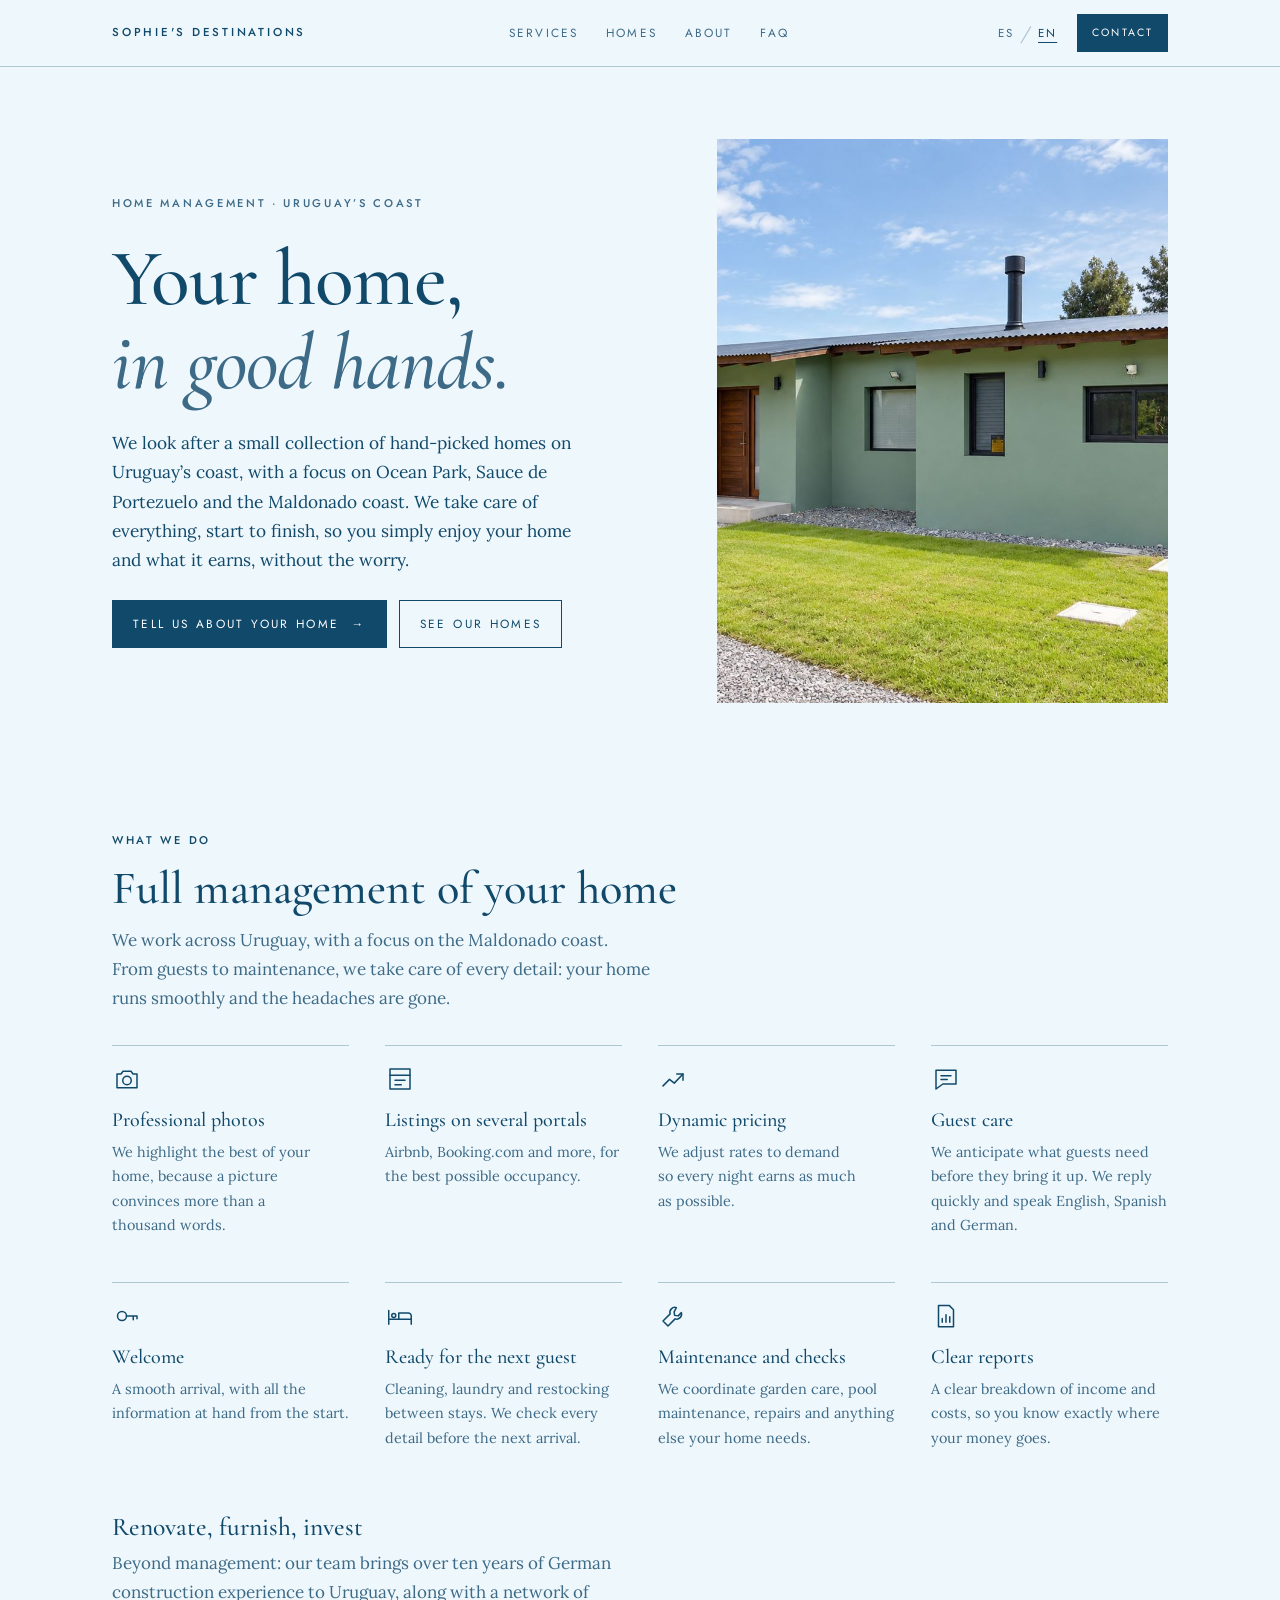
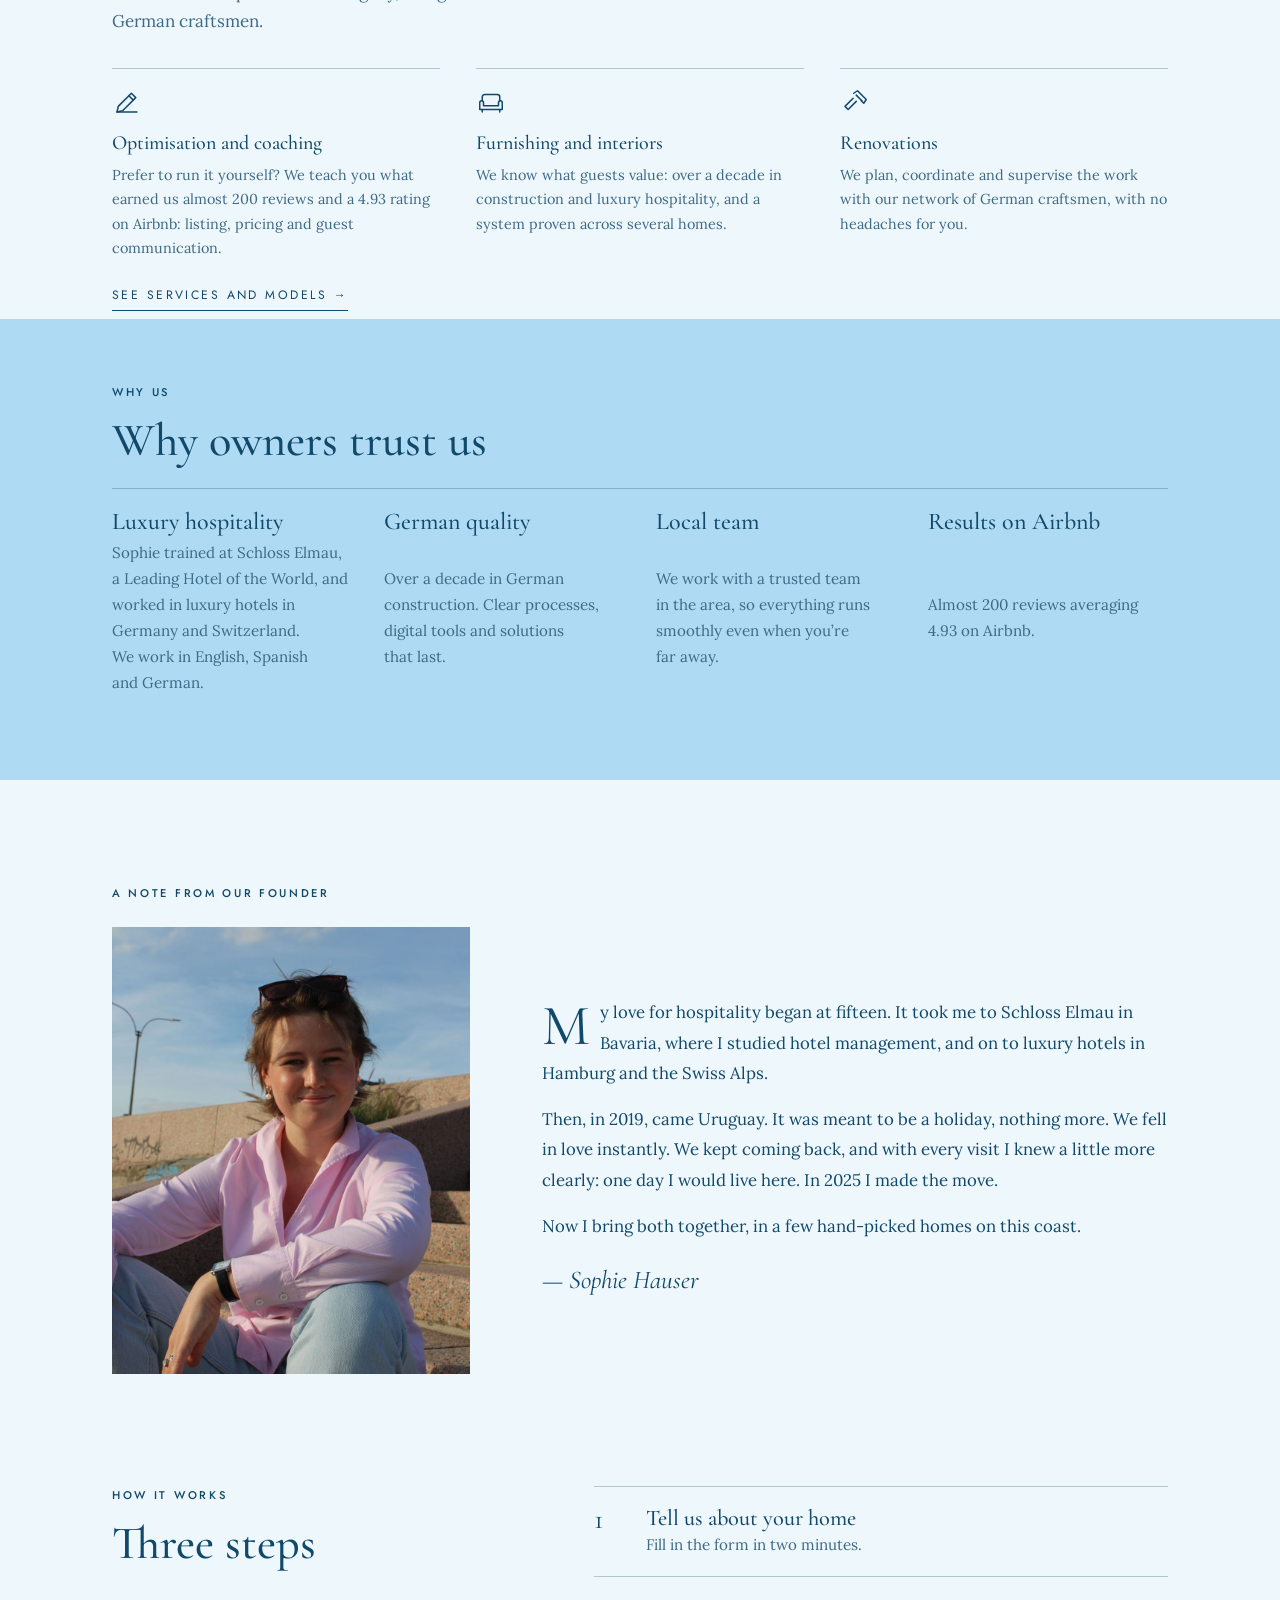
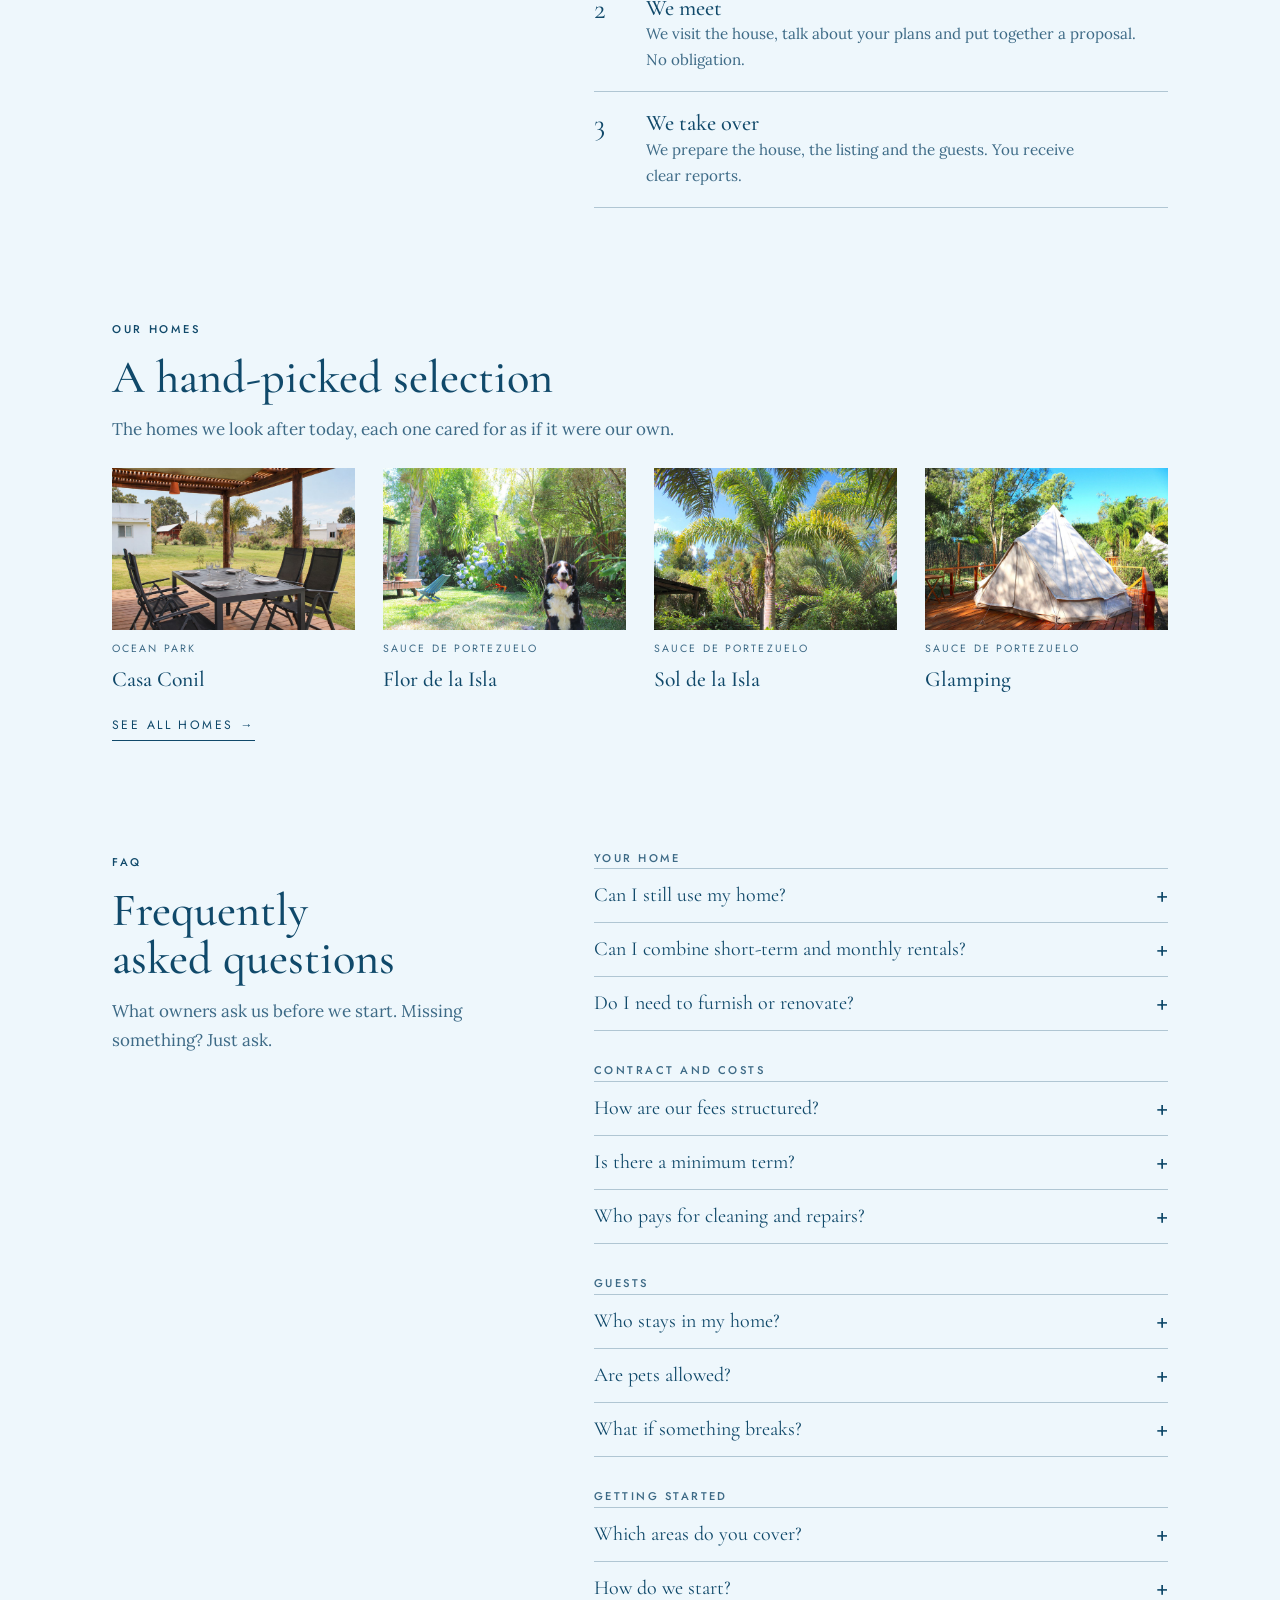
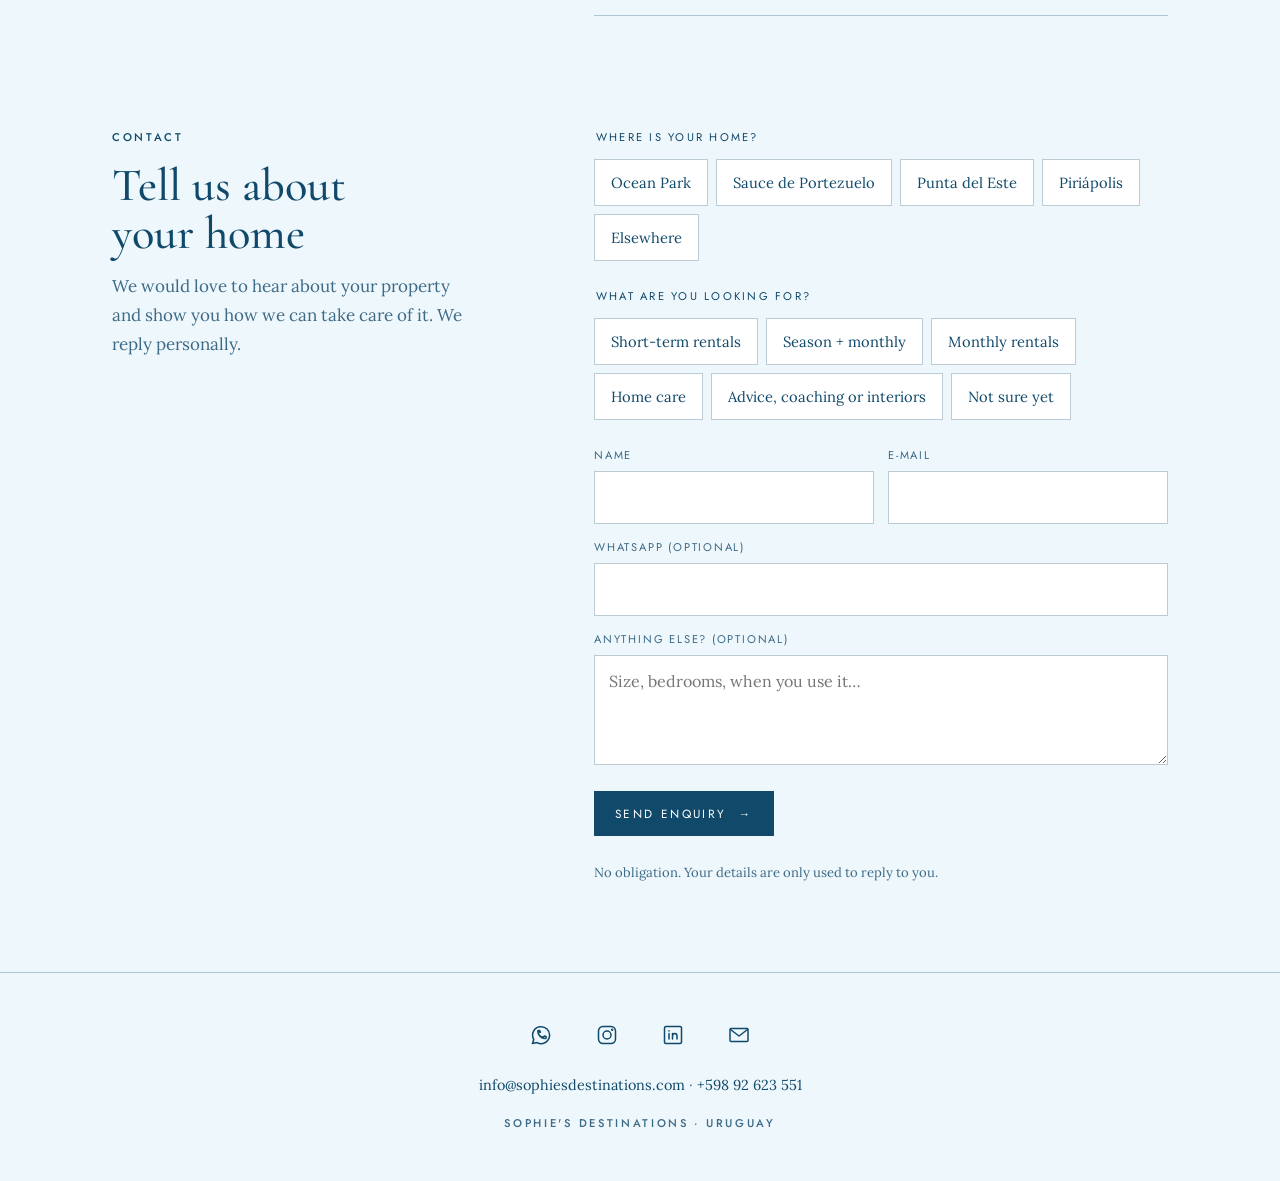
==== index.html @ c4e12b9b "FAQ Mindestlaufzeit Co-Authored-By: Claude Opus 5.5 <noreply@anthropic.com> Claude-Session: https://" ====
<!doctype html>
<html lang="es">
<head>
<meta charset="utf-8">
<meta name="viewport" content="width=device-width, initial-scale=1, viewport-fit=cover">
<title>Sophie's Destinations</title>
<meta name="description" content="Gestión de casas en la costa uruguaya: alquiler por temporada, alquiler mensual y cuidado de la casa. Ocean Park, Sauce de Portezuelo y Maldonado.">
<meta property="og:title" content="Sophie's Destinations">
<meta property="og:description" content="Gestión de casas en la costa uruguaya: alquiler por temporada, alquiler mensual y cuidado de la casa. Ocean Park, Sauce de Portezuelo y Maldonado.">
<meta property="og:image" content="https://sophiesdestinations.com/img/conil-1.jpg">
<meta property="og:type" content="website">
<link rel="preconnect" href="https://fonts.googleapis.com">
<link rel="preconnect" href="https://fonts.gstatic.com" crossorigin>
<link rel="stylesheet" href="https://fonts.googleapis.com/css2?family=Cormorant+Garamond:ital,wght@0,400;0,500;0,600;1,400;1,500&family=Lora:ital,wght@0,400;0,500;1,400&family=Jost:wght@400;500&display=swap">
<link rel="stylesheet" href="styles.css">
</head>
<body>
<header class="site-head">
  <div class="col">
    <a class="brand" href="index.html">Sophie's Destinations</a>
    <nav class="nav" aria-label="Principal"><a href="servicios.html"><span data-l="es">Servicios</span><span data-l="en">Services</span></a><a href="casas.html"><span data-l="es">Casas</span><span data-l="en">Homes</span></a><a href="index.html#nosotros"><span data-l="es">Nosotros</span><span data-l="en">About</span></a><a href="index.html#faq"><span data-l="es">FAQ</span><span data-l="en">FAQ</span></a></nav>
    <div class="head-right">
      <div class="lang" role="group" aria-label="Idioma / Language"><button type="button" id="b-es" aria-pressed="true">ES</button><span>/</span><button type="button" id="b-en" aria-pressed="false">EN</button></div>
      <a class="btn small" href="index.html#contacto"><span data-l="es">Contacto</span><span data-l="en">Contact</span></a>
    </div>
  </div>
  <div class="col mobile-nav"><a href="servicios.html"><span data-l="es">Servicios</span><span data-l="en">Services</span></a><a href="casas.html"><span data-l="es">Casas</span><span data-l="en">Homes</span></a><a href="index.html#nosotros"><span data-l="es">Nosotros</span><span data-l="en">About</span></a><a href="index.html#faq"><span data-l="es">FAQ</span><span data-l="en">FAQ</span></a><a href="index.html#contacto"><span data-l="es">Contacto</span><span data-l="en">Contact</span></a></div>
</header>
<main>
<div class="col">
  <section class="hero">
    <div class="hero-img"><img src="img/conil-1.jpg" alt="Casa Conil, Ocean Park"></div>
    <div style="display:grid;gap:24px">
      <span class="label soft"><span data-l="es">Gestión de casas · Costa uruguaya</span><span data-l="en">Home management · Uruguay’s coast</span></span>
      <h1><span data-l="es">Tu casa, <em>en buenas manos.</em></span><span data-l="en">Your home, <em>in good hands.</em></span></h1>
      <p class="lead"><span data-l="es">Cuidamos una pequeña colección de casas elegidas a mano en la costa uruguaya, con foco en Ocean Park, Sauce de Portezuelo y la costa de Maldonado. Nos ocupamos de todo, de principio a fin, para que vos solo disfrutes tu casa y lo que te deja, sin preocupaciones.</span><span data-l="en">We look after a small collection of hand-picked homes on Uruguay’s coast, with a focus on Ocean Park, Sauce de Portezuelo and the Maldonado coast. We take care of everything, start to finish, so you simply enjoy your home and what it earns, without the worry.</span></p>
      <div class="ctas"><a class="btn" href="#contacto"><span data-l="es">Contanos sobre tu casa</span><span data-l="en">Tell us about your home</span> <span aria-hidden="true">→</span></a><a class="btn ghost" href="casas.html"><span data-l="es">Ver nuestras casas</span><span data-l="en">See our homes</span></a></div>
    </div>
  </section>

  <section class="sec">
    <div class="sec-head">
      <span class="label"><span data-l="es">Qué hacemos</span><span data-l="en">What we do</span></span>
      <h2><span data-l="es">Gestión integral de tu casa</span><span data-l="en">Full management of your home</span></h2>
      <p><span data-l="es">Trabajamos en todo Uruguay, con foco en la costa de Maldonado.<br>De los huéspedes al mantenimiento, nos ocupamos de cada detalle: tu casa funciona sola y vos te olvidás de los dolores de cabeza.</span><span data-l="en">We work across Uruguay, with a focus on the Maldonado coast.<br>From guests to maintenance, we take care of every detail: your home runs smoothly and the headaches are gone.</span></p>
    </div>
    <div class="tiles"><div class="tile"><svg viewBox="0 0 24 24" aria-hidden="true"><path d="M4 8h3.2l1.6-2.2h6.4L16.8 8H20v11H4z"/><circle cx="12" cy="13.2" r="3.4"/></svg><h3><span data-l="es">Fotos profesionales</span><span data-l="en">Professional photos</span></h3><p><span data-l="es">Destacamos lo mejor de tu casa, porque una imagen convence más que mil palabras.</span><span data-l="en">We highlight the best of your home, because a picture convinces more than a thousand words.</span></p></div><div class="tile"><svg viewBox="0 0 24 24" aria-hidden="true"><rect x="4" y="4" width="16" height="16"/><path d="M4 9h16M8 13h8M8 16.5h5"/></svg><h3><span data-l="es">Anuncios en varios portales</span><span data-l="en">Listings on several portals</span></h3><p><span data-l="es">Airbnb, Booking.com y más, para lograr la mejor ocupación.</span><span data-l="en">Airbnb, Booking.com and more, for the best possible occupancy.</span></p></div><div class="tile"><svg viewBox="0 0 24 24" aria-hidden="true"><path d="M4 17.5l5.2-5.2 3.8 3 7-7.3"/><path d="M15 8h5v5"/></svg><h3><span data-l="es">Precios dinámicos</span><span data-l="en">Dynamic pricing</span></h3><p><span data-l="es">Ajustamos las tarifas a la demanda para que cada noche rinda al máximo.</span><span data-l="en">We adjust rates to demand so every night earns as much as possible.</span></p></div><div class="tile"><svg viewBox="0 0 24 24" aria-hidden="true"><path d="M4 5h16v11H9.5L4 20z"/><path d="M8 9.3h8M8 12.3h5"/></svg><h3><span data-l="es">Atención al huésped</span><span data-l="en">Guest care</span></h3><p><span data-l="es">Nos anticipamos a lo que el huésped necesita antes de que lo pida. Respondemos rápido, en español, inglés y alemán.</span><span data-l="en">We anticipate what guests need before they bring it up. We reply quickly and speak English, Spanish and German.</span></p></div><div class="tile"><svg viewBox="0 0 24 24" aria-hidden="true"><circle cx="8" cy="12" r="3.6"/><path d="M11.6 12H20M17 12v3M20 12v2.2"/></svg><h3><span data-l="es">Bienvenida</span><span data-l="en">Welcome</span></h3><p><span data-l="es">Una llegada fluida, con toda la información a mano desde el primer momento.</span><span data-l="en">A smooth arrival, with all the information at hand from the start.</span></p></div><div class="tile"><svg viewBox="0 0 24 24" aria-hidden="true"><path d="M3 18.5V7.5M3 14.5h18v4M21 14.5V12a2.5 2.5 0 0 0-2.5-2.5H11v5"/><circle cx="7" cy="11.5" r="1.6"/></svg><h3><span data-l="es">Lista para el próximo huésped</span><span data-l="en">Ready for the next guest</span></h3><p><span data-l="es">Limpieza, lavandería y reposición entre estadías. Revisamos cada detalle antes de la próxima llegada.</span><span data-l="en">Cleaning, laundry and restocking between stays. We check every detail before the next arrival.</span></p></div><div class="tile"><svg viewBox="0 0 24 24" aria-hidden="true"><path d="M14.7 5.3a4 4 0 0 0-5 5L4 16l4 4 5.7-5.7a4 4 0 0 0 5-5l-2.6 2.6-2.8-.4-.4-2.8z"/></svg><h3><span data-l="es">Mantenimiento y controles</span><span data-l="en">Maintenance and checks</span></h3><p><span data-l="es">Coordinamos el jardín, la piscina, las reparaciones y todo lo que tu casa necesite.</span><span data-l="en">We coordinate garden care, pool maintenance, repairs and anything else your home needs.</span></p></div><div class="tile"><svg viewBox="0 0 24 24" aria-hidden="true"><path d="M6 3.5h8.5L18 7v13.5H6z"/><path d="M9 17v-3M12 17v-6M15 17v-4.5"/></svg><h3><span data-l="es">Informes claros</span><span data-l="en">Clear reports</span></h3><p><span data-l="es">Un desglose claro de ingresos y gastos, para que sepas exactamente adónde va tu dinero.</span><span data-l="en">A clear breakdown of income and costs, so you know exactly where your money goes.</span></p></div></div>
    <div class="sub-head">
      <h3><span data-l="es">Renovar, equipar, invertir</span><span data-l="en">Renovate, furnish, invest</span></h3>
      <p><span data-l="es">Más allá de la gestión: nuestro equipo trae más de diez años de experiencia en la construcción alemana a Uruguay, junto con una red de artesanos alemanes.</span><span data-l="en">Beyond management: our team brings over ten years of German construction experience to Uruguay, along with a network of German craftsmen.</span></p>
    </div>
    <div class="tiles tiles-5"><div class="tile"><svg viewBox="0 0 24 24" aria-hidden="true"><path d="M4 20l1-4.5L15.5 5l3.5 3.5L8.5 19z"/><path d="M13.5 7l3.5 3.5M4 20h16"/></svg><h3><span data-l="es">Optimización y coaching</span><span data-l="en">Optimisation and coaching</span></h3><p><span data-l="es">¿Preferís gestionar vos? Te enseñamos lo que nos dio casi 200 reseñas y un 4,93 en Airbnb: anuncio, precios y comunicación con los huéspedes.</span><span data-l="en">Prefer to run it yourself? We teach you what earned us almost 200 reviews and a 4.93 rating on Airbnb: listing, pricing and guest communication.</span></p></div><div class="tile"><svg viewBox="0 0 24 24" aria-hidden="true"><path d="M5 11V8a2 2 0 0 1 2-2h10a2 2 0 0 1 2 2v3"/><path d="M3 12.5a1.5 1.5 0 0 1 3 0V15h12v-2.5a1.5 1.5 0 0 1 3 0V18H3z"/><path d="M5 18v2M19 18v2"/></svg><h3><span data-l="es">Equipamiento e interiorismo</span><span data-l="en">Furnishing and interiors</span></h3><p><span data-l="es">Sabemos qué valoran los huéspedes: más de una década en la construcción y en la hotelería de lujo, y un sistema probado en varias casas.</span><span data-l="en">We know what guests value: over a decade in construction and luxury hospitality, and a system proven across several homes.</span></p></div><div class="tile"><svg viewBox="0 0 24 24" aria-hidden="true"><path d="M13 6.5l4.5 4.5M10.5 9L4 15.5 6.5 18 13 11.5"/><path d="M11 5l3-2 7 7-2 3-2-2"/></svg><h3><span data-l="es">Renovaciones</span><span data-l="en">Renovations</span></h3><p><span data-l="es">Planificamos, coordinamos y supervisamos la obra con nuestra red de artesanos alemanes, sin dolores de cabeza para vos.</span><span data-l="en">We plan, coordinate and supervise the work with our network of German craftsmen, with no headaches for you.</span></p></div></div>
    <a class="more" href="servicios.html"><span data-l="es">Ver servicios y modelos →</span><span data-l="en">See services and models →</span></a>
  </section>
</div>

<div class="band">
  <div class="col">
    <section class="sec">
      <div class="sec-head">
        <span class="label"><span data-l="es">Por qué nosotros</span><span data-l="en">Why us</span></span>
        <h2><span data-l="es">Por qué confiar en nosotros</span><span data-l="en">Why owners trust us</span></h2>
      </div>
      <div class="pillars pillars-4">
        <div class="pillar"><h3><span data-l="es">Hotelería de lujo</span><span data-l="en">Luxury hospitality</span></h3><p><span data-l="es">Sophie se formó en Schloss Elmau, un Leading Hotel of the World, y trabajó en hoteles de lujo en Alemania y Suiza. Atendemos en español, inglés y alemán.</span><span data-l="en">Sophie trained at Schloss Elmau, a Leading Hotel of the World, and worked in luxury hotels in Germany and Switzerland. We work in English, Spanish and German.</span></p></div>
        <div class="pillar"><h3><span data-l="es">Calidad alemana</span><span data-l="en">German quality</span></h3><p><span data-l="es">Más de una década en la construcción alemana. Procesos claros, herramientas digitales y soluciones que duran.</span><span data-l="en">Over a decade in German construction. Clear processes, digital tools and solutions that last.</span></p></div>
        <div class="pillar"><h3><span data-l="es">Equipo local</span><span data-l="en">Local team</span></h3><p><span data-l="es">Trabajamos con un equipo de confianza en la zona, para que todo funcione aunque vos estés lejos.</span><span data-l="en">We work with a trusted team in the area, so everything runs smoothly even when you’re far away.</span></p></div>
        <div class="pillar"><h3><span data-l="es">Resultados en Airbnb</span><span data-l="en">Results on Airbnb</span></h3><p><span data-l="es">Casi 200 reseñas con un promedio de 4,93 en Airbnb.</span><span data-l="en">Almost 200 reviews averaging 4.93 on Airbnb.</span></p></div>
      </div>
    </section>
  </div>
</div>

<div class="col">
  <section class="sec" id="nosotros">
    <div class="sec-head"><span class="label"><span data-l="es">Una nota de la fundadora</span><span data-l="en">A note from our founder</span></span></div>
    <div class="note">
      <img src="img/sophie.jpg" alt="Sophie Hauser">
      <div>
        <div class="letter" data-l="es">
          <p>Mi amor por la hotelería empezó a los quince años. Me llevó a Schloss Elmau, en Baviera, donde estudié hotelería, y después a hoteles de lujo en Hamburgo y en los Alpes suizos.</p>
          <p>Y en 2019 llegó Uruguay. Iban a ser unas vacaciones, nada más. Nos enamoramos al instante. Volvimos una y otra vez, y con cada viaje lo tenía más claro: un día iba a vivir acá. En 2025 di el paso.</p>
          <p>Hoy uno las dos cosas, en unas pocas casas elegidas en esta costa.</p>
          <p class="sign">— Sophie Hauser</p>
        </div>
        <div class="letter" data-l="en">
          <p>My love for hospitality began at fifteen. It took me to Schloss Elmau in Bavaria, where I studied hotel management, and on to luxury hotels in Hamburg and the Swiss Alps.</p>
          <p>Then, in 2019, came Uruguay. It was meant to be a holiday, nothing more. We fell in love instantly. We kept coming back, and with every visit I knew a little more clearly: one day I would live here. In 2025 I made the move.</p>
          <p>Now I bring both together, in a few hand-picked homes on this coast.</p>
          <p class="sign">— Sophie Hauser</p>
        </div>
      </div>
    </div>
  </section>

  <section class="sec split">
    <div class="sec-head">
      <span class="label"><span data-l="es">Cómo funciona</span><span data-l="en">How it works</span></span>
      <h2><span data-l="es">Tres pasos</span><span data-l="en">Three steps</span></h2>
    </div>
    <ol class="steps">
      <li><span class="n">1</span><div><b><span data-l="es">Contanos sobre tu casa</span><span data-l="en">Tell us about your home</span></b><p><span data-l="es">Completás el formulario en dos minutos.</span><span data-l="en">Fill in the form in two minutes.</span></p></div></li>
      <li><span class="n">2</span><div><b><span data-l="es">Nos conocemos</span><span data-l="en">We meet</span></b><p><span data-l="es">Visitamos la casa, hablamos de tus ideas y te armamos una propuesta. Sin compromiso.</span><span data-l="en">We visit the house, talk about your plans and put together a proposal. No obligation.</span></p></div></li>
      <li><span class="n">3</span><div><b><span data-l="es">Nos ocupamos</span><span data-l="en">We take over</span></b><p><span data-l="es">Preparamos la casa, el anuncio y los huéspedes. Vos recibís informes claros.</span><span data-l="en">We prepare the house, the listing and the guests. You receive clear reports.</span></p></div></li>
    </ol>
  </section>

  <section class="sec">
    <div class="sec-head">
      <span class="label"><span data-l="es">Nuestras casas</span><span data-l="en">Our homes</span></span>
      <h2><span data-l="es">Una selección elegida a mano</span><span data-l="en">A hand-picked selection</span></h2>
      <p><span data-l="es">Las casas que cuidamos hoy, cada una como si fuera nuestra.</span><span data-l="en">The homes we look after today, each one cared for as if it were our own.</span></p>
    </div>
    <div class="teaser">
      <a href="casas.html#casa-conil"><img src="img/conil-3.jpg" alt="" loading="lazy"><span class="meta">Ocean Park</span><h3>Casa Conil</h3></a>
      <a href="casas.html#flor"><img src="img/flor-1.jpg" alt="" loading="lazy"><span class="meta">Sauce de Portezuelo</span><h3>Flor de la Isla</h3></a>
      <a href="casas.html#sol"><img src="img/sol-1.jpg" alt="" loading="lazy"><span class="meta">Sauce de Portezuelo</span><h3>Sol de la Isla</h3></a>
      <a href="casas.html#glamping"><img src="img/glamping-1.jpg" alt="" loading="lazy"><span class="meta">Sauce de Portezuelo</span><h3>Glamping</h3></a>
    </div>
    <a class="more" href="casas.html"><span data-l="es">Ver todas las casas →</span><span data-l="en">See all homes →</span></a>
  </section>

<section class="sec split faq" id="faq">
    <div class="sec-head">
      <span class="label">FAQ</span>
      <h2><span data-l="es">Preguntas frecuentes</span><span data-l="en">Frequently asked questions</span></h2>
      <p><span data-l="es">Lo que los propietarios nos preguntan antes de empezar. ¿Falta algo? Escribinos.</span><span data-l="en">What owners ask us before we start. Missing something? Just ask.</span></p>
    </div>
    <div class="faq-groups"><div class="faq-group"><h3><span data-l="es">Tu casa</span><span data-l="en">Your home</span></h3><details><summary><span data-l="es">¿Puedo seguir usando mi casa?</span><span data-l="en">Can I still use my home?</span></summary><p><span data-l="es">Sí, siempre en coordinación con nosotros. Nos avisás tus fechas con anticipación, las bloqueamos en el calendario y te preparamos la casa. Las reservas de huéspedes ya confirmadas se respetan.</span><span data-l="en">Yes, always in coordination with us. Tell us your dates in advance, we block them in the calendar and get the house ready for you. Guest bookings that are already confirmed are honoured.</span></p></details><details><summary><span data-l="es">¿Puedo combinar alquiler por temporada y mensual?</span><span data-l="en">Can I combine short-term and monthly rentals?</span></summary><p><span data-l="es">Sí. Un modelo muy común es alquilar por noche en verano y por meses el resto del año. Armamos el plan según tu casa, tus fechas y tus objetivos.</span><span data-l="en">Yes. A common model is short stays in summer and monthly tenants the rest of the year. We build the plan around your home, your dates and your goals.</span></p></details><details><summary><span data-l="es">¿Tengo que equipar o renovar la casa?</span><span data-l="en">Do I need to furnish or renovate?</span></summary><p><span data-l="es">No necesariamente. En la primera visita te decimos qué conviene mejorar para alquilar bien, desde la ropa de cama hasta pequeños detalles. Vos decidís qué se hace.</span><span data-l="en">Not necessarily. On our first visit we tell you what is worth improving to rent well, from bed linen to small details. You decide what gets done.</span></p></details></div><div class="faq-group"><h3><span data-l="es">Contrato y costos</span><span data-l="en">Contract and costs</span></h3><details><summary><span data-l="es">¿Cómo trabajamos los honorarios?</span><span data-l="en">How are our fees structured?</span></summary><p><span data-l="es">Para alquiler por temporada solemos trabajar con un porcentaje de las reservas; para el resto, con un precio fijo. Como cada propietario busca algo distinto, te preparamos una propuesta a medida.</span><span data-l="en">For short-term rentals we usually work with a percentage of bookings; otherwise, a fixed price. Since every owner is looking for something different, we prepare a tailored proposal for you.</span></p></details><details><summary><span data-l="es">¿Hay un plazo mínimo?</span><span data-l="en">Is there a minimum term?</span></summary><p><span data-l="es">Sin contratos largos. Después de los primeros 3 meses, podés cancelar con 30 días de aviso.</span><span data-l="en">No long contracts. After the first 3 months, you can cancel with 30 days’ notice.</span></p></details><details><summary><span data-l="es">¿Quién paga la limpieza y las reparaciones?</span><span data-l="en">Who pays for cleaning and repairs?</span></summary><p><span data-l="es">El propietario. Nosotros lo organizamos y lo ves detallado en tu informe. Las reparaciones que no son urgentes se hacen solo con tu aprobación.</span><span data-l="en">The owner. We organise it and you see it itemised in your report. Non-urgent repairs only go ahead with your approval.</span></p></details></div><div class="faq-group"><h3><span data-l="es">Huéspedes</span><span data-l="en">Guests</span></h3><details><summary><span data-l="es">¿Quién se queda en mi casa?</span><span data-l="en">Who stays in my home?</span></summary><p><span data-l="es">Revisamos perfiles y reseñas antes de aceptar una reserva y fijamos reglas claras: cantidad de huéspedes, ruido, fiestas y mascotas.</span><span data-l="en">We check profiles and reviews before accepting a booking and set clear house rules: number of guests, noise, parties and pets.</span></p></details><details><summary><span data-l="es">¿Se aceptan mascotas?</span><span data-l="en">Are pets allowed?</span></summary><p><span data-l="es">Vos decidís. Si las aceptás, lo indicamos en el anuncio con sus propias reglas.</span><span data-l="en">You decide. If you allow them, we state it in the listing with its own rules.</span></p></details><details><summary><span data-l="es">¿Qué pasa si se rompe algo?</span><span data-l="en">What if something breaks?</span></summary><p><span data-l="es">Te avisamos, pedimos presupuesto y coordinamos la reparación. Si lo causó un huésped, documentamos el daño y gestionamos el reclamo con la plataforma.</span><span data-l="en">We let you know, get a quote and coordinate the repair. If a guest caused it, we document the damage and handle the claim with the platform.</span></p></details></div><div class="faq-group"><h3><span data-l="es">Para empezar</span><span data-l="en">Getting started</span></h3><details><summary><span data-l="es">¿En qué zonas trabajan?</span><span data-l="en">Which areas do you cover?</span></summary><p><span data-l="es">La costa uruguaya, con foco en Ocean Park, Sauce de Portezuelo y la costa de Maldonado. Si tu casa está en otra zona, escribinos igual.</span><span data-l="en">Uruguay’s coast, with a focus on Ocean Park, Sauce de Portezuelo and the Maldonado coast. If your home is elsewhere, get in touch anyway.</span></p></details><details><summary><span data-l="es">¿Cómo empezamos?</span><span data-l="en">How do we start?</span></summary><p><span data-l="es">Completás el formulario, te contactamos personalmente y coordinamos una visita sin compromiso.</span><span data-l="en">Fill in the form, we get in touch personally and arrange a visit with no obligation.</span></p></details></div></div>
  </section>

  <section class="sec split" id="contacto">
    <div class="sec-head">
      <span class="label"><span data-l="es">Contacto</span><span data-l="en">Contact</span></span>
      <h2><span data-l="es">Contanos sobre tu casa</span><span data-l="en">Tell us about your home</span></h2>
      <p><span data-l="es">Nos encantaría conocer tu propiedad y mostrarte cómo podemos cuidarla. Te respondemos personalmente.</span><span data-l="en">We would love to hear about your property and show you how we can take care of it. We reply personally.</span></p>
    </div>
    <form class="form" action="https://formsubmit.co/sophie@isladelasrosas.com" method="POST">
      <input type="hidden" name="_subject" value="Nueva consulta – Sophie's Destinations">
      <input type="hidden" name="_next" value="https://sophiesdestinations.com/gracias.html">
      <input type="hidden" name="_template" value="table">
      <input type="hidden" name="_captcha" value="false">
      <input type="hidden" name="idioma" id="f-lang" value="es">
      <input type="text" name="_honey" class="hp" tabindex="-1" autocomplete="off" aria-hidden="true">
      <fieldset>
        <legend><span data-l="es">¿Dónde está tu casa?</span><span data-l="en">Where is your home?</span></legend>
        <div class="chips">
          <label class="chip"><input type="radio" name="ubicacion" value="Ocean Park" required><span>Ocean Park</span></label>
          <label class="chip"><input type="radio" name="ubicacion" value="Sauce de Portezuelo"><span>Sauce de Portezuelo</span></label>
          <label class="chip"><input type="radio" name="ubicacion" value="Punta del Este"><span>Punta del Este</span></label>
          <label class="chip"><input type="radio" name="ubicacion" value="Piriápolis"><span>Piriápolis</span></label>
          <label class="chip"><input type="radio" name="ubicacion" value="Otra zona"><span><span data-l="es">Otra zona</span><span data-l="en">Elsewhere</span></span></label>
        </div>
      </fieldset>
      <fieldset>
        <legend><span data-l="es">¿Qué estás buscando?</span><span data-l="en">What are you looking for?</span></legend>
        <div class="chips">
          <label class="chip"><input type="radio" name="servicio" value="Alquiler por temporada" required><span><span data-l="es">Alquiler por temporada</span><span data-l="en">Short-term rentals</span></span></label>
          <label class="chip"><input type="radio" name="servicio" value="Temporada + mensual"><span><span data-l="es">Temporada + mensual</span><span data-l="en">Season + monthly</span></span></label>
          <label class="chip"><input type="radio" name="servicio" value="Alquiler mensual"><span><span data-l="es">Alquiler mensual</span><span data-l="en">Monthly rentals</span></span></label>
          <label class="chip"><input type="radio" name="servicio" value="Cuidado de la casa"><span><span data-l="es">Cuidado de la casa</span><span data-l="en">Home care</span></span></label>
          <label class="chip"><input type="radio" name="servicio" value="Servicio individual"><span><span data-l="es">Asesoría, coaching o interiorismo</span><span data-l="en">Advice, coaching or interiors</span></span></label>
          <label class="chip"><input type="radio" name="servicio" value="Todavía no sé"><span><span data-l="es">Todavía no sé</span><span data-l="en">Not sure yet</span></span></label>
        </div>
      </fieldset>
      <div class="fields">
        <label class="field"><span data-l="es">Nombre</span><span data-l="en">Name</span><input type="text" name="nombre" autocomplete="name" required></label>
        <label class="field">E-mail<input type="email" name="email" autocomplete="email" required></label>
        <label class="field wide"><span data-l="es">WhatsApp (opcional)</span><span data-l="en">WhatsApp (optional)</span><input type="tel" name="whatsapp" autocomplete="tel"></label>
        <label class="field wide"><span data-l="es">Contanos un poco más (opcional)</span><span data-l="en">Anything else? (optional)</span><textarea name="mensaje" data-ph-es="Tamaño, dormitorios, cuándo la usás…" data-ph-en="Size, bedrooms, when you use it…"></textarea></label>
      </div>
      <div class="ctas"><button class="btn" type="submit"><span data-l="es">Enviar consulta</span><span data-l="en">Send enquiry</span> <span aria-hidden="true">→</span></button></div>
      <p class="fine"><span data-l="es">Sin compromiso. Tus datos solo se usan para responderte.</span><span data-l="en">No obligation. Your details are only used to reply to you.</span></p>
    </form>
  </section>
</div>
</main>
<footer>
  <div class="col">
    <div class="icons">
      <a href="https://wa.me/59892623551" target="_blank" rel="noopener" aria-label="WhatsApp"><svg viewBox="0 0 24 24" aria-hidden="true"><path d="M3.5 20.5l1.3-4A8.5 8.5 0 1 1 8 19.6z"/><path d="M9 8.8c.3 2.6 2.4 4.9 5.2 5.4l1.2-1.2 1.8.8-.4 1.8c-4.4.3-8.2-3.4-8-7.8l1.8-.4.8 1.8z"/></svg></a>
      <a href="https://www.instagram.com/sophie.hrs" target="_blank" rel="noopener" aria-label="Instagram"><svg viewBox="0 0 24 24" aria-hidden="true"><rect x="3.5" y="3.5" width="17" height="17" rx="4.5"/><circle cx="12" cy="12" r="4"/><circle cx="17.2" cy="6.8" r=".5"/></svg></a>
      <a href="https://www.linkedin.com/in/sophiehauser/" target="_blank" rel="noopener" aria-label="LinkedIn"><svg viewBox="0 0 24 24" aria-hidden="true"><rect x="3.5" y="3.5" width="17" height="17" rx="1.5"/><path d="M8 10.5V16M8 7.8v.1M11.5 16v-5.5M11.5 13c0-1.6 1-2.6 2.3-2.6s2.2.9 2.2 2.6V16"/></svg></a>
      <a href="mailto:info@sophiesdestinations.com" aria-label="E-mail"><svg viewBox="0 0 24 24" aria-hidden="true"><rect x="3" y="5.5" width="18" height="13" rx="1"/><path d="M3.5 6.5l8.5 6.5 8.5-6.5"/></svg></a>
    </div>
    <p class="mail"><a href="mailto:info@sophiesdestinations.com">info@sophiesdestinations.com</a> · <a href="https://wa.me/59892623551">+598 92 623 551</a></p>
    <span class="label soft">Sophie's Destinations · Uruguay</span>
  </div>
</footer>
<script src="script.js"></script>
</body>
</html>
---- styles.css ----
/* Sophie's Destinations: editorial, pale sky ground, navy ink, hairline rules, square edges. */
:root{
  --bg:#EEF7FC; --sky:#AFDAF3; --ink:#10496A; --ink-soft:#3D6A86; --rule:rgba(16,73,106,.28); --paper:#FFFFFF;
  --display:"Cormorant Garamond", "Iowan Old Style", Georgia, serif;
  --body:"Lora", Georgia, "Times New Roman", serif;
  --label:"Jost", "Futura", "Avenir Next", "Helvetica Neue", sans-serif;
  color-scheme:light;
}
*{box-sizing:border-box}
html{scroll-behavior:smooth}
@media (prefers-reduced-motion:reduce){html{scroll-behavior:auto}}
body{margin:0;background:var(--bg);color:var(--ink);font-family:var(--body);font-size:16.5px;line-height:1.7;overflow-x:hidden}
.col{max-width:620px;margin:0 auto;padding-inline:20px}
h1,h2,h3{font-family:var(--display);font-weight:500;line-height:1.05;margin:0;text-wrap:balance}
p{margin:0;text-wrap:pretty}
a{color:var(--ink)}
img{max-width:100%;display:block}
.label{font-family:var(--label);font-size:.7rem;letter-spacing:.24em;text-transform:uppercase;font-weight:500}
.soft{color:var(--ink-soft)}
:focus-visible{outline:2px solid var(--ink);outline-offset:4px}

/* header */
.site-head{position:sticky;top:0;z-index:10;background:rgba(238,247,252,.94);backdrop-filter:blur(8px);-webkit-backdrop-filter:blur(8px);border-bottom:1px solid var(--rule)}
.site-head .col{display:flex;align-items:center;justify-content:space-between;gap:16px;padding-block:14px}
.brand{font-family:var(--label);font-size:.72rem;letter-spacing:.24em;text-transform:uppercase;font-weight:500;text-decoration:none;white-space:nowrap}
.nav{display:none;gap:28px}
.nav a{font-family:var(--label);font-size:.74rem;letter-spacing:.18em;text-transform:uppercase;text-decoration:none;color:var(--ink-soft)}
.nav a:hover,.nav a[aria-current="page"]{color:var(--ink)}
.head-right{display:flex;align-items:center;gap:14px}
.lang{display:flex;align-items:center}
.lang button{border:0;background:none;font-family:var(--label);font-size:.72rem;letter-spacing:.18em;color:var(--ink-soft);padding:6px;cursor:pointer}
.lang button[aria-pressed="true"]{color:var(--ink);text-decoration:underline;text-underline-offset:5px}
.lang span{color:var(--rule)}
.btn{display:inline-flex;align-items:center;justify-content:center;gap:12px;padding:13px 20px;border:1px solid var(--ink);background:var(--ink);color:var(--paper);text-decoration:none;font-family:var(--label);font-size:.74rem;letter-spacing:.2em;text-transform:uppercase;cursor:pointer;white-space:nowrap}
.btn:hover{background:transparent;color:var(--ink)}
.btn.ghost{background:transparent;color:var(--ink)}
.btn.ghost:hover{background:var(--ink);color:var(--paper)}
.btn.small{padding:9px 14px;font-size:.66rem}
@media (max-width:520px){.head-right .btn.small{display:none}.site-head .col{gap:10px}}
.mobile-nav{display:flex;gap:20px;padding-block:0 12px;overflow-x:auto}
.mobile-nav a{font-family:var(--label);font-size:.68rem;letter-spacing:.18em;text-transform:uppercase;text-decoration:none;color:var(--ink-soft);white-space:nowrap}
.mobile-nav a[aria-current="page"]{color:var(--ink)}

/* hero */
.hero{padding-block:44px 8px;display:grid;gap:28px}
.hero-img{margin-inline:-20px}
.hero-img img{width:100%;aspect-ratio:4/3;object-fit:cover}
.hero h1{font-size:clamp(2.8rem,12vw,5rem);letter-spacing:-.01em}
.hero h1 em{font-style:italic;color:var(--ink-soft)}
.hero .lead{font-size:1.08rem;max-width:44ch}
.ctas{display:flex;flex-wrap:wrap;gap:12px}

/* sections */
.sec{padding-block:72px 8px;display:grid;gap:24px;scroll-margin-top:80px}
.sec-head{display:grid;gap:14px}
.sec-head h2{font-size:clamp(2rem,8vw,2.9rem)}
.sec-head p{color:var(--ink-soft);max-width:52ch}

/* options */
.opts{list-style:none;margin:0;padding:0;display:grid}
.opts a{display:grid;grid-template-columns:44px 1fr auto;gap:8px;align-items:baseline;padding:18px 0;border-bottom:1px solid var(--rule);text-decoration:none}
.opts .n{font-family:var(--label);font-size:.75rem;letter-spacing:.12em;color:var(--ink-soft)}
.opts .t{font-family:var(--display);font-size:1.6rem;line-height:1.15}
.opts .d{grid-column:2;font-size:.95rem;color:var(--ink-soft)}
.opts .arr{font-family:var(--label)}
.opts a:hover .t{text-decoration:underline;text-underline-offset:6px;text-decoration-thickness:1px}

/* pillars */
.pillars{display:grid;gap:0;border-top:1px solid var(--rule)}
.pillar{padding:20px 0;border-bottom:1px solid var(--rule);display:grid;gap:6px}
.pillar h3{font-size:1.5rem}
.pillar p{font-size:.95rem;color:var(--ink-soft)}

/* band */
.band{background:var(--sky)}
.band .sec{padding-block:64px}

/* founder note */
.note{display:grid;gap:24px}
.note img{width:min(70%,300px);aspect-ratio:4/5;object-fit:cover;object-position:50% 25%}
.letter{display:grid;gap:16px;font-size:1.05rem;line-height:1.8}
.letter p:first-child::first-letter{font-family:var(--display);font-size:3.4em;float:left;line-height:.8;padding:6px 10px 0 0}
.sign{font-family:var(--display);font-style:italic;font-size:1.6rem}

/* steps */
.steps{list-style:none;margin:0;padding:0;display:grid;border-top:1px solid var(--rule)}
.steps li{display:grid;grid-template-columns:44px 1fr;gap:8px;padding:18px 0;border-bottom:1px solid var(--rule)}
.steps .n{font-family:var(--display);font-size:1.8rem;line-height:1}
.steps b{display:block;font-family:var(--display);font-weight:500;font-size:1.4rem;line-height:1.2}
.steps p{font-size:.95rem;color:var(--ink-soft)}

/* homes teaser */
.teaser{display:grid;grid-template-columns:repeat(2,minmax(0,1fr));gap:22px 14px}
.teaser a{display:grid;gap:10px;text-decoration:none}
.teaser img{width:100%;aspect-ratio:3/2;object-fit:cover}
.teaser .meta{font-family:var(--label);font-size:.66rem;letter-spacing:.2em;text-transform:uppercase;color:var(--ink-soft)}
.teaser h3{font-size:1.35rem}
.more{justify-self:start;font-family:var(--label);font-size:.76rem;letter-spacing:.2em;text-transform:uppercase;text-decoration:none;border-bottom:1px solid var(--ink);padding-bottom:4px}

/* form */
.form{display:grid;gap:26px}
fieldset{border:0;margin:0;padding:0;display:grid;gap:12px;min-width:0}
legend{font-family:var(--label);font-size:.7rem;letter-spacing:.2em;text-transform:uppercase;margin-bottom:12px}
.chips{display:flex;flex-wrap:wrap;gap:8px}
.chip{position:relative}
.chip input{position:absolute;opacity:0;inset:0;margin:0;cursor:pointer}
.chip > span{display:inline-block;padding:10px 16px;border:1px solid var(--rule);font-size:.92rem;background:var(--paper)}
.chip input:checked + span{border-color:var(--ink);background:var(--ink);color:var(--paper)}
.chip input:focus-visible + span{outline:2px solid var(--ink);outline-offset:3px}
.fields{display:grid;gap:14px}
.field{display:grid;gap:6px;font-family:var(--label);font-size:.7rem;letter-spacing:.16em;text-transform:uppercase;color:var(--ink-soft)}
.field input,.field textarea{font:inherit;font-family:var(--body);font-size:1rem;letter-spacing:0;text-transform:none;color:var(--ink);background:var(--paper);border:1px solid var(--rule);padding:12px 14px;border-radius:0;width:100%}
.field textarea{min-height:110px;resize:vertical}
.field input:focus,.field textarea:focus{outline:none;border-color:var(--ink)}
.hp{position:absolute;left:-9999px}
.fine{font-size:.82rem;color:var(--ink-soft)}

/* services page */
.svc-block{display:grid;gap:16px;padding-block:28px;border-bottom:1px solid var(--rule)}
.svc-block h3{font-size:2rem}
.svc-block ul{margin:0;padding:0;list-style:none;display:grid;gap:8px}
.svc-block li{padding-left:22px;position:relative;font-size:.98rem}
.svc-block li::before{content:"";position:absolute;left:0;top:.8em;width:12px;height:1px;background:var(--ink)}
.faq details{border-bottom:1px solid var(--rule);padding:16px 0}
.faq summary{cursor:pointer;list-style:none;display:block;position:relative;padding-right:28px;font-family:var(--display);font-size:1.35rem;line-height:1.25}
.faq summary::-webkit-details-marker{display:none}
.faq summary::after{content:"+";position:absolute;right:0;top:0;font-family:var(--label)}
.faq details[open] > summary::after{content:"–"}
.faq details p{margin-top:10px;color:var(--ink-soft)}

/* homes page */
.stay{display:grid;gap:14px;padding-bottom:44px}
.gal{display:flex;overflow-x:auto;scroll-snap-type:x mandatory;margin-inline:-20px;scrollbar-width:none;outline:none}
.gal::-webkit-scrollbar{display:none}
.gal img{flex:0 0 100%;width:100%;aspect-ratio:3/2;object-fit:cover;scroll-snap-align:start}
.galbar{display:flex;justify-content:space-between;align-items:center;border-bottom:1px solid var(--rule);padding-bottom:10px}
.galbar .count{font-family:var(--label);font-size:.72rem;letter-spacing:.18em;color:var(--ink-soft);font-variant-numeric:tabular-nums}
.galbar button{border:1px solid var(--ink);background:transparent;color:var(--ink);width:40px;height:40px;font-family:var(--label);font-size:1rem;cursor:pointer}
.galbar button + button{margin-left:6px}
.galbar button:hover{background:var(--ink);color:var(--paper)}
.stay h3{font-size:2.3rem}
.stay .meta{font-family:var(--label);font-size:.68rem;letter-spacing:.2em;text-transform:uppercase;color:var(--ink-soft)}
.facts-line{font-family:var(--label);font-size:.72rem;letter-spacing:.12em;text-transform:uppercase}
.booklinks{display:flex;flex-wrap:wrap;gap:12px 24px;align-items:baseline}
.book{font-family:var(--label);font-size:.76rem;letter-spacing:.2em;text-transform:uppercase;text-decoration:none;border-bottom:1px solid var(--ink);padding-bottom:4px}
.book.soft{border-bottom-color:var(--rule);color:var(--ink-soft)}

/* footer */
footer{margin-top:80px;border-top:1px solid var(--rule)}
footer .col{padding-block:40px 48px;display:grid;gap:16px;justify-items:center;text-align:center}
.icons{display:flex;gap:22px}
.icons a{width:44px;height:44px;display:grid;place-items:center;color:var(--ink)}
.icons a:hover{color:var(--ink-soft)}
.icons svg{width:24px;height:24px;stroke:currentColor;fill:none;stroke-width:1.5;stroke-linecap:round;stroke-linejoin:round}
.mail{font-size:.9rem;color:var(--ink-soft);user-select:all}

html[lang="es"] [data-l="en"], html[lang="en"] [data-l="es"]{display:none !important}

@media (min-width:900px){
  body{font-size:17px}
  .col{max-width:1120px;padding-inline:32px}
  .nav{display:flex}
  .site-head .mobile-nav{display:none}
  .hero{grid-template-columns:minmax(0,6fr) minmax(0,5fr);gap:64px;align-items:center;padding-block:72px 24px}
  .hero-img{margin-inline:0;order:2}
  .hero-img img{aspect-ratio:4/5}
  .sec{padding-block:104px 8px}
  .sec.split{grid-template-columns:minmax(0,5fr) minmax(0,7fr);column-gap:72px;align-items:start}
  .sec.split > .sec-head{position:sticky;top:110px}
  .pillars{grid-template-columns:repeat(3,minmax(0,1fr));column-gap:40px}
  .pillar{border-bottom:0}
  .note{grid-template-columns:minmax(0,4fr) minmax(0,7fr);gap:72px;align-items:center}
  .note img{width:100%}
  .teaser{grid-template-columns:repeat(4,minmax(0,1fr));gap:28px}
  .fields{grid-template-columns:repeat(2,minmax(0,1fr))}
  .fields .wide{grid-column:1/-1}
  .gal{margin-inline:0}
  .stays{display:grid;grid-template-columns:repeat(2,minmax(0,1fr));column-gap:56px}
  .svc-grid{display:grid;grid-template-columns:repeat(3,minmax(0,1fr));column-gap:40px}
  .svc-block{border-bottom:0;border-top:1px solid var(--ink)}
}

/* models + service groups */
.models{display:grid;border-top:1px solid var(--rule)}
.model{display:grid;grid-template-columns:44px 1fr;column-gap:8px;row-gap:8px;padding:22px 0;border-bottom:1px solid var(--rule);scroll-margin-top:90px}
.model .n{font-family:var(--label);font-size:.75rem;letter-spacing:.12em;color:var(--ink-soft);padding-top:.5em}
.model h3{font-size:1.7rem}
.model p{grid-column:2;color:var(--ink-soft);font-size:.98rem}
.model:target h3{text-decoration:underline;text-underline-offset:6px;text-decoration-thickness:1px}
.svc-groups{display:grid;gap:8px}
.svc-group{display:grid;gap:10px;padding-block:18px;border-top:1px solid var(--ink)}
.svc-group h3{font-family:var(--label);font-size:.72rem;letter-spacing:.22em;text-transform:uppercase;font-weight:500}
.svc-group ul{list-style:none;margin:0;padding:0;display:grid}
.svc-group li{display:grid;gap:2px;padding:12px 0;border-bottom:1px solid var(--rule)}
.svc-group li:last-child{border-bottom:0}
.svc-group b{font-family:var(--display);font-weight:500;font-size:1.3rem;line-height:1.2}
.svc-group li > span{font-size:.94rem;color:var(--ink-soft)}
.mail a{text-decoration:none}
@media (min-width:900px){
  .svc-groups{grid-template-columns:repeat(4,minmax(0,1fr));column-gap:32px}
}

/* tiles with line icons */
.tiles{display:grid;grid-template-columns:repeat(2,minmax(0,1fr));gap:30px 18px;margin-top:8px}
.tile{display:grid;gap:8px;align-content:start;padding-top:18px;border-top:1px solid var(--rule)}
.tile svg{width:30px;height:30px;fill:none;stroke:var(--ink);stroke-width:1.2;stroke-linecap:round;stroke-linejoin:round;margin-bottom:6px}
.tile h3{font-size:1.25rem;line-height:1.2}
.tile p{font-size:.9rem;color:var(--ink-soft)}
/* grouped FAQ */
.faq-groups{display:grid;gap:34px}
.faq-group h3{font-family:var(--label);font-size:.7rem;letter-spacing:.22em;text-transform:uppercase;font-weight:500;color:var(--ink-soft);padding-bottom:4px;border-bottom:1px solid var(--rule)}
.faq-group details{border-bottom:1px solid var(--rule);padding:14px 0}
.faq-group summary{font-size:1.25rem}
@media (min-width:900px){
  .tiles{grid-template-columns:repeat(4,minmax(0,1fr));gap:44px 36px}
}
.sub-head{display:grid;gap:8px;margin-top:40px}
.sub-head h3{font-size:1.6rem}
.sub-head p{color:var(--ink-soft);max-width:52ch}
@media (min-width:900px){.tiles-5{grid-template-columns:repeat(3,minmax(0,1fr));gap:44px 36px}}
@media (min-width:900px){.pillars.pillars-4{grid-template-columns:repeat(4,minmax(0,1fr));column-gap:32px}}
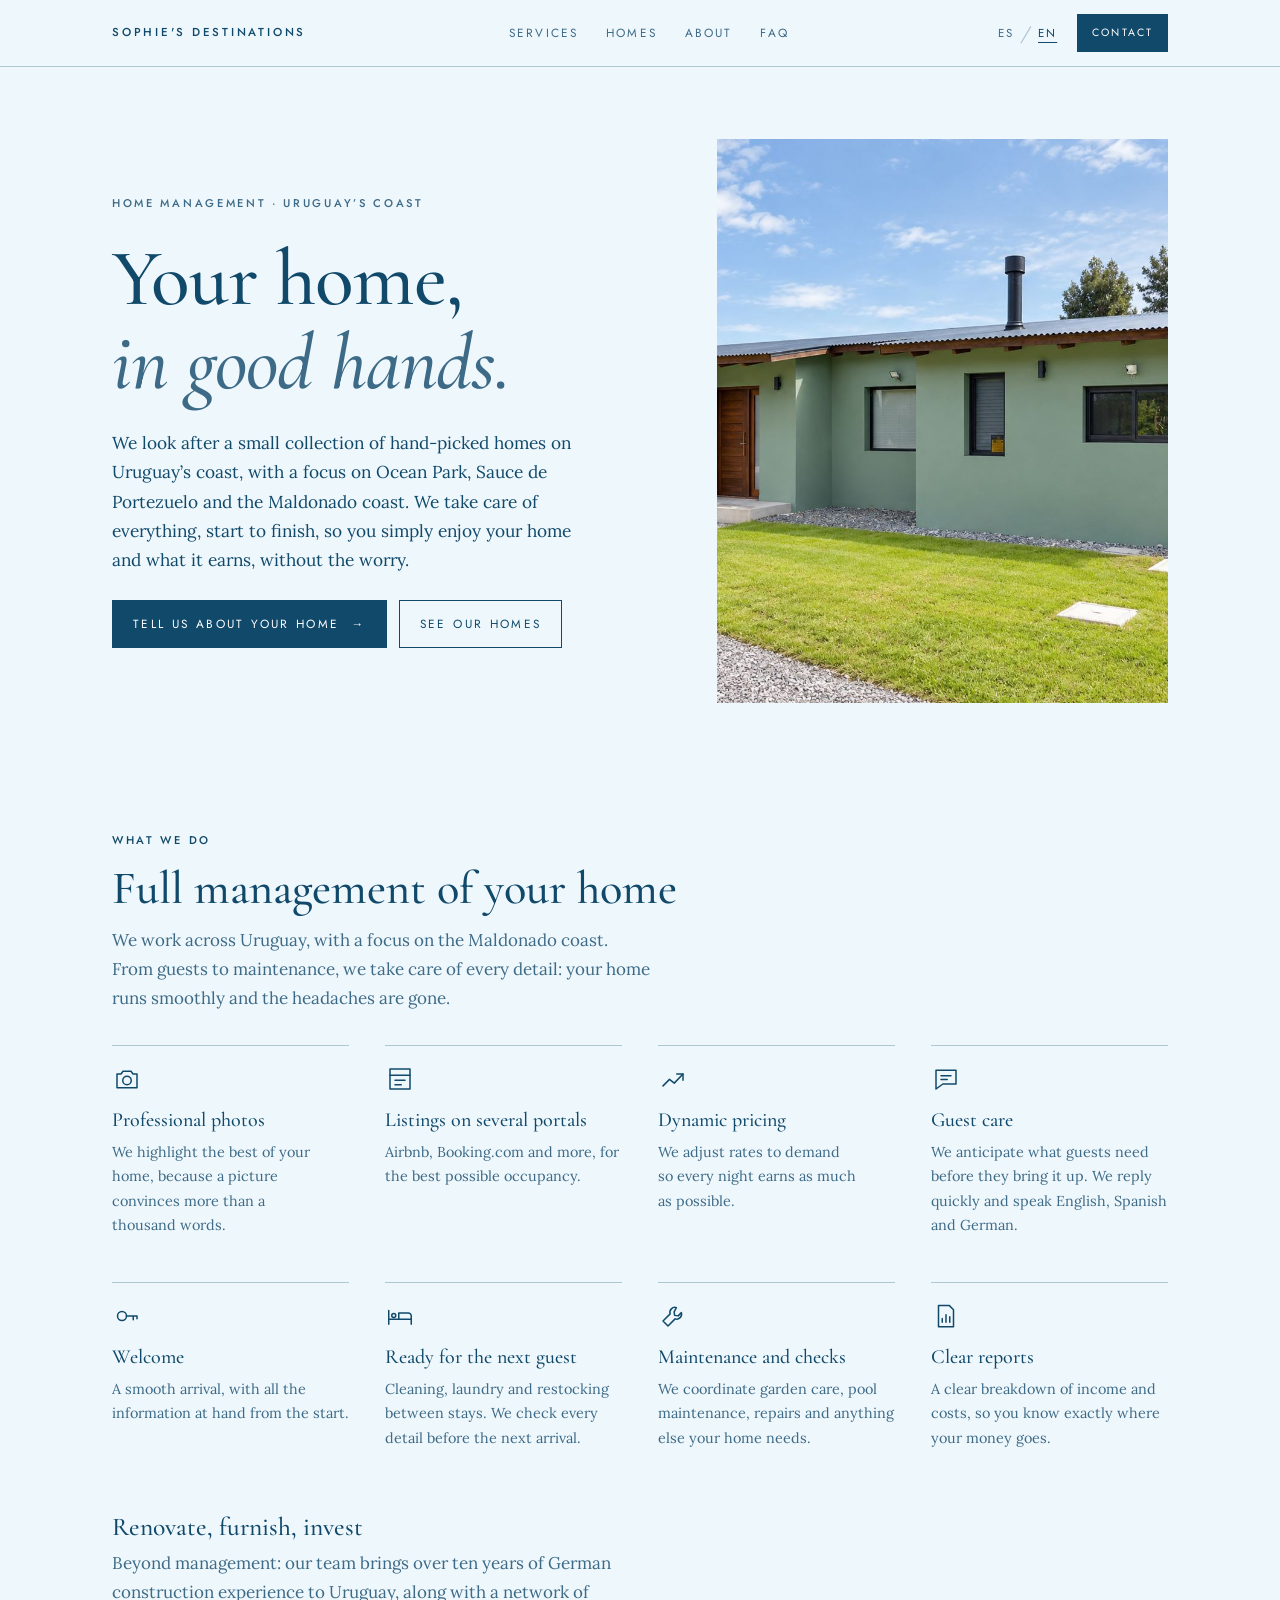
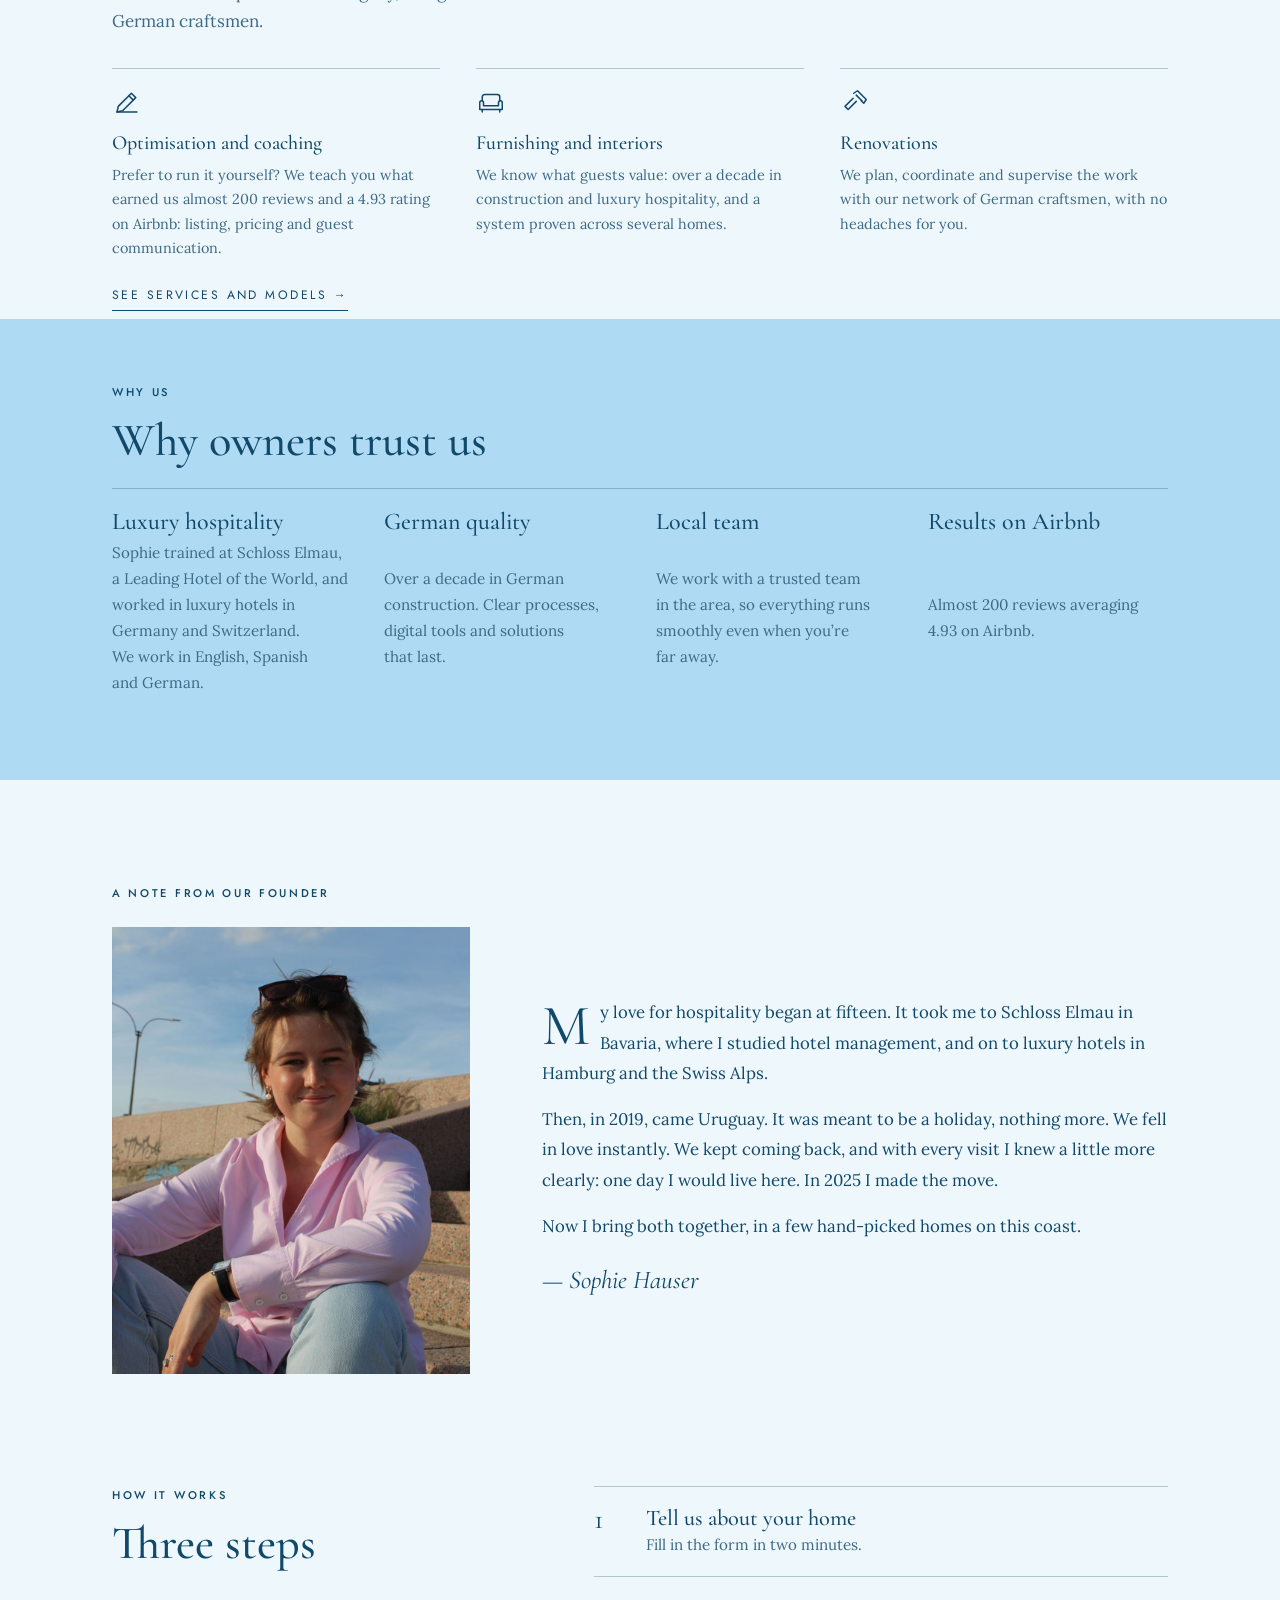
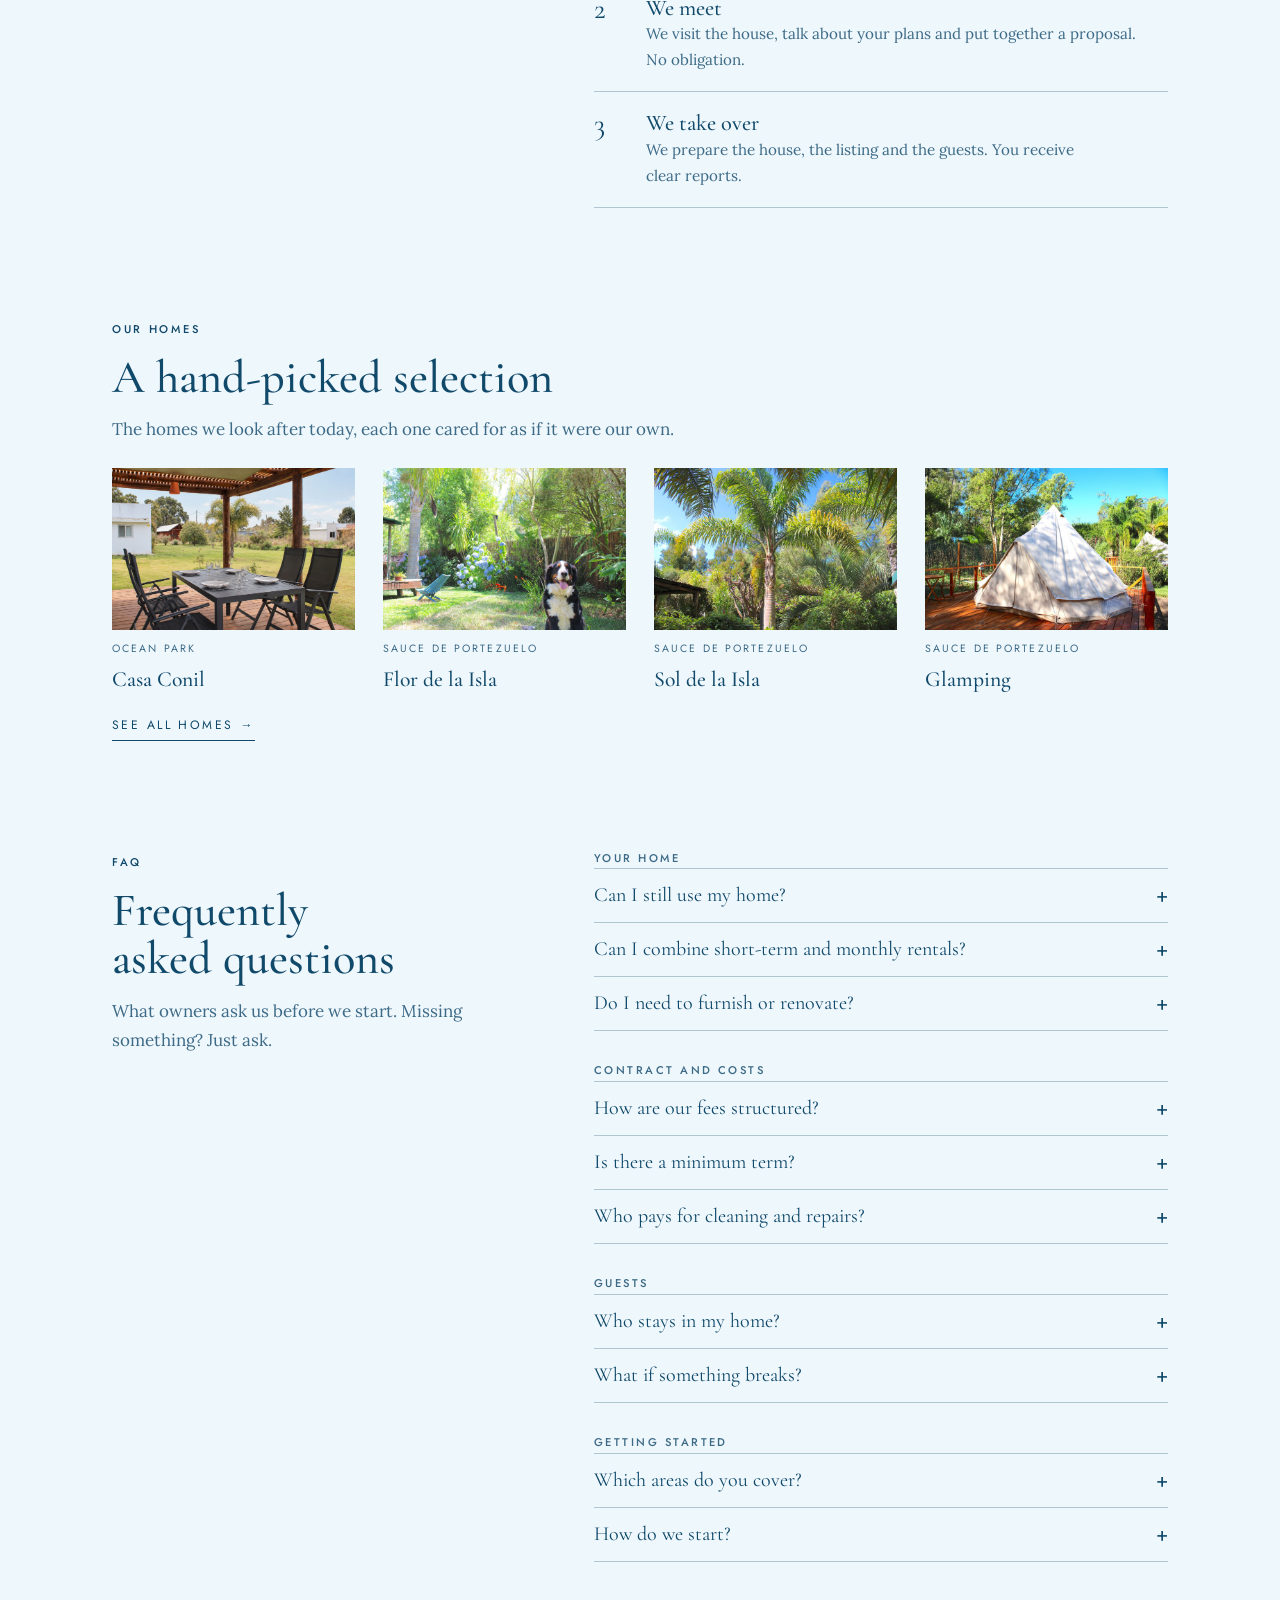
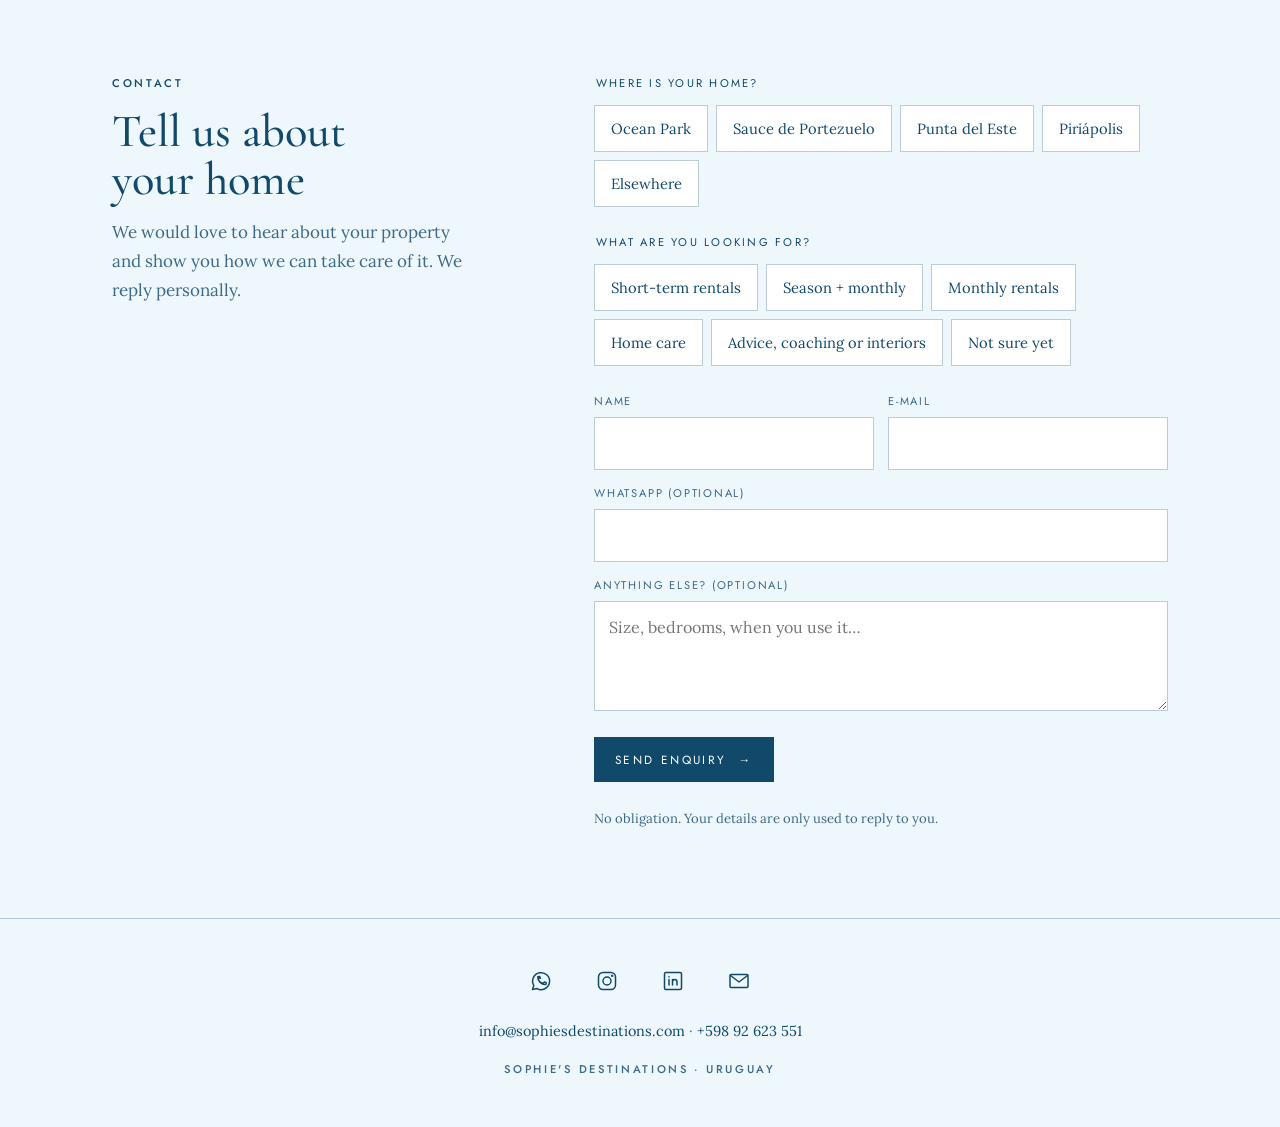
==== commit c31e10a0: "FAQ Haustiere entfernt Co-Authored-By: Claude Opus 5.5 <noreply@anthropic.com> Claude-Session: https" ====
--- a/index.html
+++ b/index.html
@@ -126,7 +126,7 @@
       <h2><span data-l="es">Preguntas frecuentes</span><span data-l="en">Frequently asked questions</span></h2>
       <p><span data-l="es">Lo que los propietarios nos preguntan antes de empezar. ¿Falta algo? Escribinos.</span><span data-l="en">What owners ask us before we start. Missing something? Just ask.</span></p>
     </div>
-    <div class="faq-groups"><div class="faq-group"><h3><span data-l="es">Tu casa</span><span data-l="en">Your home</span></h3><details><summary><span data-l="es">¿Puedo seguir usando mi casa?</span><span data-l="en">Can I still use my home?</span></summary><p><span data-l="es">Sí, siempre en coordinación con nosotros. Nos avisás tus fechas con anticipación, las bloqueamos en el calendario y te preparamos la casa. Las reservas de huéspedes ya confirmadas se respetan.</span><span data-l="en">Yes, always in coordination with us. Tell us your dates in advance, we block them in the calendar and get the house ready for you. Guest bookings that are already confirmed are honoured.</span></p></details><details><summary><span data-l="es">¿Puedo combinar alquiler por temporada y mensual?</span><span data-l="en">Can I combine short-term and monthly rentals?</span></summary><p><span data-l="es">Sí. Un modelo muy común es alquilar por noche en verano y por meses el resto del año. Armamos el plan según tu casa, tus fechas y tus objetivos.</span><span data-l="en">Yes. A common model is short stays in summer and monthly tenants the rest of the year. We build the plan around your home, your dates and your goals.</span></p></details><details><summary><span data-l="es">¿Tengo que equipar o renovar la casa?</span><span data-l="en">Do I need to furnish or renovate?</span></summary><p><span data-l="es">No necesariamente. En la primera visita te decimos qué conviene mejorar para alquilar bien, desde la ropa de cama hasta pequeños detalles. Vos decidís qué se hace.</span><span data-l="en">Not necessarily. On our first visit we tell you what is worth improving to rent well, from bed linen to small details. You decide what gets done.</span></p></details></div><div class="faq-group"><h3><span data-l="es">Contrato y costos</span><span data-l="en">Contract and costs</span></h3><details><summary><span data-l="es">¿Cómo trabajamos los honorarios?</span><span data-l="en">How are our fees structured?</span></summary><p><span data-l="es">Para alquiler por temporada solemos trabajar con un porcentaje de las reservas; para el resto, con un precio fijo. Como cada propietario busca algo distinto, te preparamos una propuesta a medida.</span><span data-l="en">For short-term rentals we usually work with a percentage of bookings; otherwise, a fixed price. Since every owner is looking for something different, we prepare a tailored proposal for you.</span></p></details><details><summary><span data-l="es">¿Hay un plazo mínimo?</span><span data-l="en">Is there a minimum term?</span></summary><p><span data-l="es">Sin contratos largos. Después de los primeros 3 meses, podés cancelar con 30 días de aviso.</span><span data-l="en">No long contracts. After the first 3 months, you can cancel with 30 days’ notice.</span></p></details><details><summary><span data-l="es">¿Quién paga la limpieza y las reparaciones?</span><span data-l="en">Who pays for cleaning and repairs?</span></summary><p><span data-l="es">El propietario. Nosotros lo organizamos y lo ves detallado en tu informe. Las reparaciones que no son urgentes se hacen solo con tu aprobación.</span><span data-l="en">The owner. We organise it and you see it itemised in your report. Non-urgent repairs only go ahead with your approval.</span></p></details></div><div class="faq-group"><h3><span data-l="es">Huéspedes</span><span data-l="en">Guests</span></h3><details><summary><span data-l="es">¿Quién se queda en mi casa?</span><span data-l="en">Who stays in my home?</span></summary><p><span data-l="es">Revisamos perfiles y reseñas antes de aceptar una reserva y fijamos reglas claras: cantidad de huéspedes, ruido, fiestas y mascotas.</span><span data-l="en">We check profiles and reviews before accepting a booking and set clear house rules: number of guests, noise, parties and pets.</span></p></details><details><summary><span data-l="es">¿Se aceptan mascotas?</span><span data-l="en">Are pets allowed?</span></summary><p><span data-l="es">Vos decidís. Si las aceptás, lo indicamos en el anuncio con sus propias reglas.</span><span data-l="en">You decide. If you allow them, we state it in the listing with its own rules.</span></p></details><details><summary><span data-l="es">¿Qué pasa si se rompe algo?</span><span data-l="en">What if something breaks?</span></summary><p><span data-l="es">Te avisamos, pedimos presupuesto y coordinamos la reparación. Si lo causó un huésped, documentamos el daño y gestionamos el reclamo con la plataforma.</span><span data-l="en">We let you know, get a quote and coordinate the repair. If a guest caused it, we document the damage and handle the claim with the platform.</span></p></details></div><div class="faq-group"><h3><span data-l="es">Para empezar</span><span data-l="en">Getting started</span></h3><details><summary><span data-l="es">¿En qué zonas trabajan?</span><span data-l="en">Which areas do you cover?</span></summary><p><span data-l="es">La costa uruguaya, con foco en Ocean Park, Sauce de Portezuelo y la costa de Maldonado. Si tu casa está en otra zona, escribinos igual.</span><span data-l="en">Uruguay’s coast, with a focus on Ocean Park, Sauce de Portezuelo and the Maldonado coast. If your home is elsewhere, get in touch anyway.</span></p></details><details><summary><span data-l="es">¿Cómo empezamos?</span><span data-l="en">How do we start?</span></summary><p><span data-l="es">Completás el formulario, te contactamos personalmente y coordinamos una visita sin compromiso.</span><span data-l="en">Fill in the form, we get in touch personally and arrange a visit with no obligation.</span></p></details></div></div>
+    <div class="faq-groups"><div class="faq-group"><h3><span data-l="es">Tu casa</span><span data-l="en">Your home</span></h3><details><summary><span data-l="es">¿Puedo seguir usando mi casa?</span><span data-l="en">Can I still use my home?</span></summary><p><span data-l="es">Sí, siempre en coordinación con nosotros. Nos avisás tus fechas con anticipación, las bloqueamos en el calendario y te preparamos la casa. Las reservas de huéspedes ya confirmadas se respetan.</span><span data-l="en">Yes, always in coordination with us. Tell us your dates in advance, we block them in the calendar and get the house ready for you. Guest bookings that are already confirmed are honoured.</span></p></details><details><summary><span data-l="es">¿Puedo combinar alquiler por temporada y mensual?</span><span data-l="en">Can I combine short-term and monthly rentals?</span></summary><p><span data-l="es">Sí. Un modelo muy común es alquilar por noche en verano y por meses el resto del año. Armamos el plan según tu casa, tus fechas y tus objetivos.</span><span data-l="en">Yes. A common model is short stays in summer and monthly tenants the rest of the year. We build the plan around your home, your dates and your goals.</span></p></details><details><summary><span data-l="es">¿Tengo que equipar o renovar la casa?</span><span data-l="en">Do I need to furnish or renovate?</span></summary><p><span data-l="es">No necesariamente. En la primera visita te decimos qué conviene mejorar para alquilar bien, desde la ropa de cama hasta pequeños detalles. Vos decidís qué se hace.</span><span data-l="en">Not necessarily. On our first visit we tell you what is worth improving to rent well, from bed linen to small details. You decide what gets done.</span></p></details></div><div class="faq-group"><h3><span data-l="es">Contrato y costos</span><span data-l="en">Contract and costs</span></h3><details><summary><span data-l="es">¿Cómo trabajamos los honorarios?</span><span data-l="en">How are our fees structured?</span></summary><p><span data-l="es">Para alquiler por temporada solemos trabajar con un porcentaje de las reservas; para el resto, con un precio fijo. Como cada propietario busca algo distinto, te preparamos una propuesta a medida.</span><span data-l="en">For short-term rentals we usually work with a percentage of bookings; otherwise, a fixed price. Since every owner is looking for something different, we prepare a tailored proposal for you.</span></p></details><details><summary><span data-l="es">¿Hay un plazo mínimo?</span><span data-l="en">Is there a minimum term?</span></summary><p><span data-l="es">Sin contratos largos. Después de los primeros 3 meses, podés cancelar con 30 días de aviso.</span><span data-l="en">No long contracts. After the first 3 months, you can cancel with 30 days’ notice.</span></p></details><details><summary><span data-l="es">¿Quién paga la limpieza y las reparaciones?</span><span data-l="en">Who pays for cleaning and repairs?</span></summary><p><span data-l="es">El propietario. Nosotros lo organizamos y lo ves detallado en tu informe. Las reparaciones que no son urgentes se hacen solo con tu aprobación.</span><span data-l="en">The owner. We organise it and you see it itemised in your report. Non-urgent repairs only go ahead with your approval.</span></p></details></div><div class="faq-group"><h3><span data-l="es">Huéspedes</span><span data-l="en">Guests</span></h3><details><summary><span data-l="es">¿Quién se queda en mi casa?</span><span data-l="en">Who stays in my home?</span></summary><p><span data-l="es">Revisamos perfiles y reseñas antes de aceptar una reserva y fijamos reglas claras: cantidad de huéspedes, ruido, fiestas y mascotas.</span><span data-l="en">We check profiles and reviews before accepting a booking and set clear house rules: number of guests, noise, parties and pets.</span></p></details><details><summary><span data-l="es">¿Qué pasa si se rompe algo?</span><span data-l="en">What if something breaks?</span></summary><p><span data-l="es">Te avisamos, pedimos presupuesto y coordinamos la reparación. Si lo causó un huésped, documentamos el daño y gestionamos el reclamo con la plataforma.</span><span data-l="en">We let you know, get a quote and coordinate the repair. If a guest caused it, we document the damage and handle the claim with the platform.</span></p></details></div><div class="faq-group"><h3><span data-l="es">Para empezar</span><span data-l="en">Getting started</span></h3><details><summary><span data-l="es">¿En qué zonas trabajan?</span><span data-l="en">Which areas do you cover?</span></summary><p><span data-l="es">La costa uruguaya, con foco en Ocean Park, Sauce de Portezuelo y la costa de Maldonado. Si tu casa está en otra zona, escribinos igual.</span><span data-l="en">Uruguay’s coast, with a focus on Ocean Park, Sauce de Portezuelo and the Maldonado coast. If your home is elsewhere, get in touch anyway.</span></p></details><details><summary><span data-l="es">¿Cómo empezamos?</span><span data-l="en">How do we start?</span></summary><p><span data-l="es">Completás el formulario, te contactamos personalmente y coordinamos una visita sin compromiso.</span><span data-l="en">Fill in the form, we get in touch personally and arrange a visit with no obligation.</span></p></details></div></div>
   </section>
 
   <section class="sec split" id="contacto">
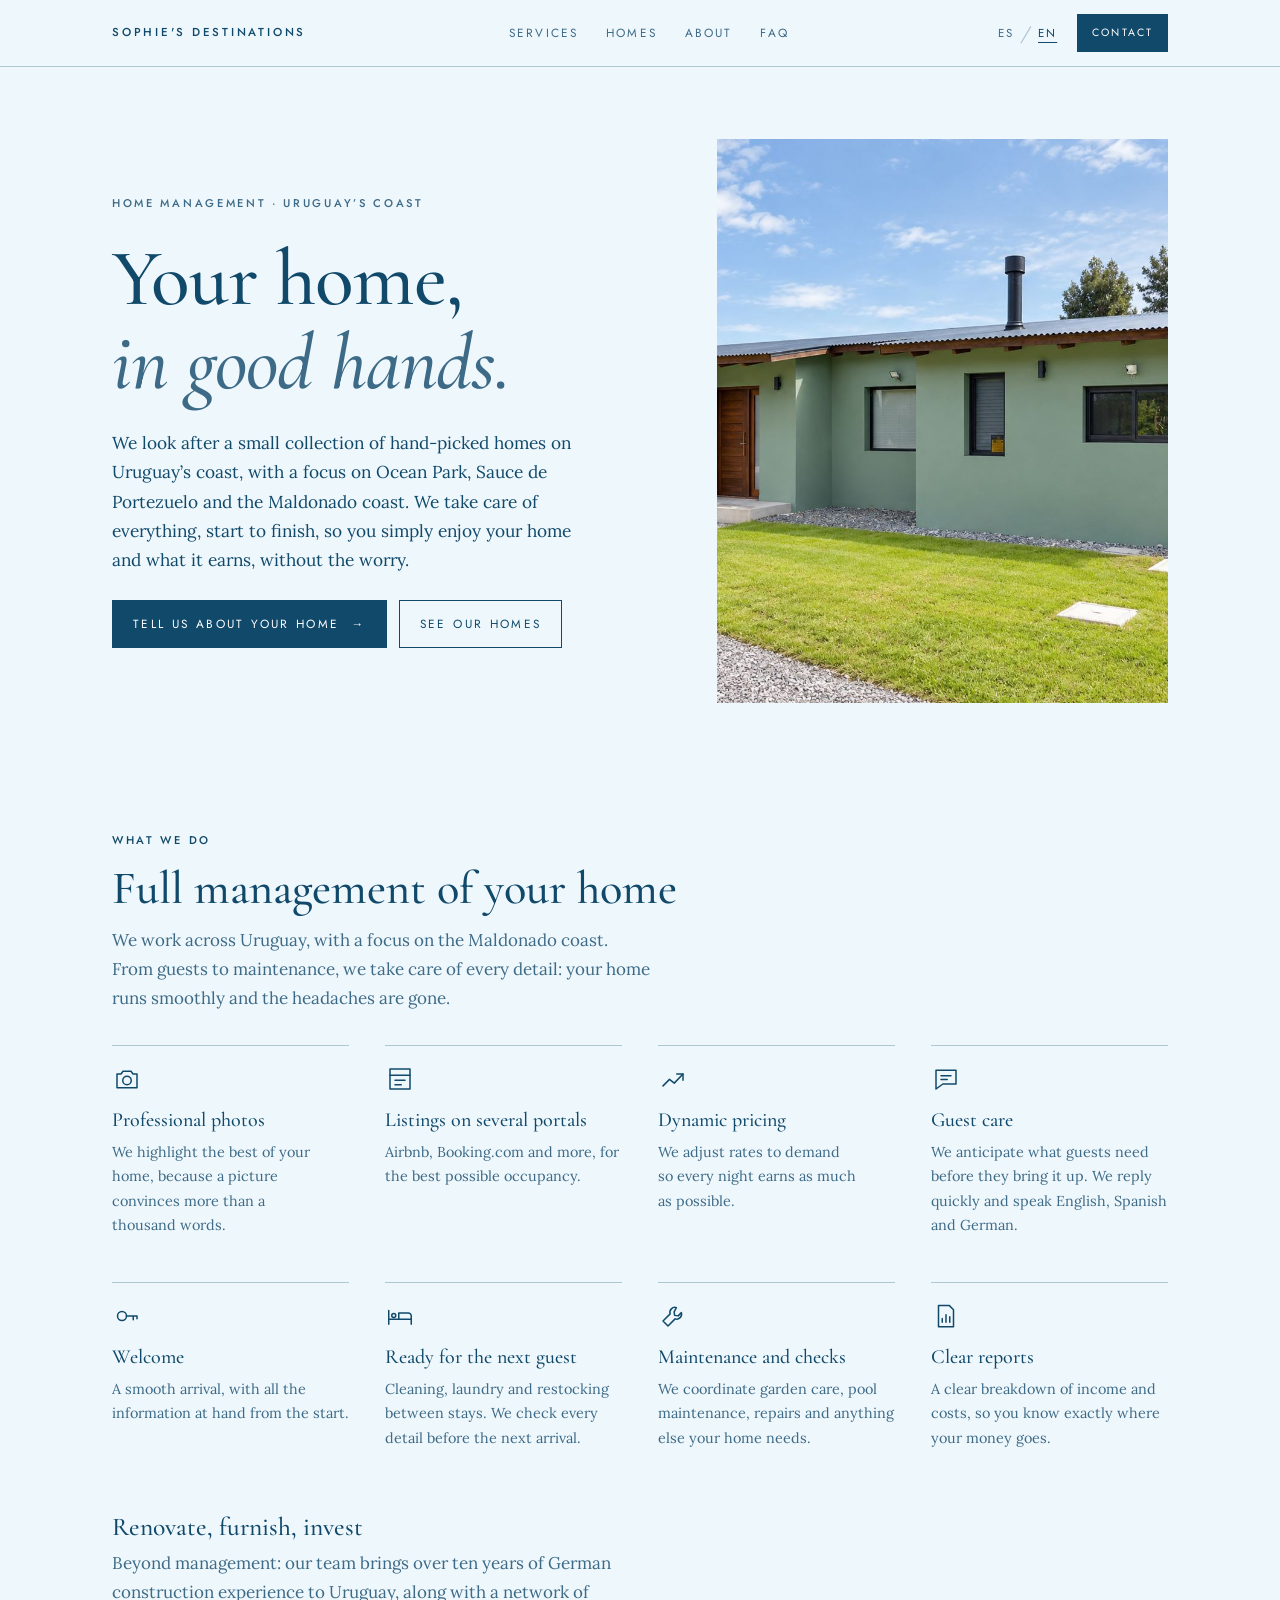
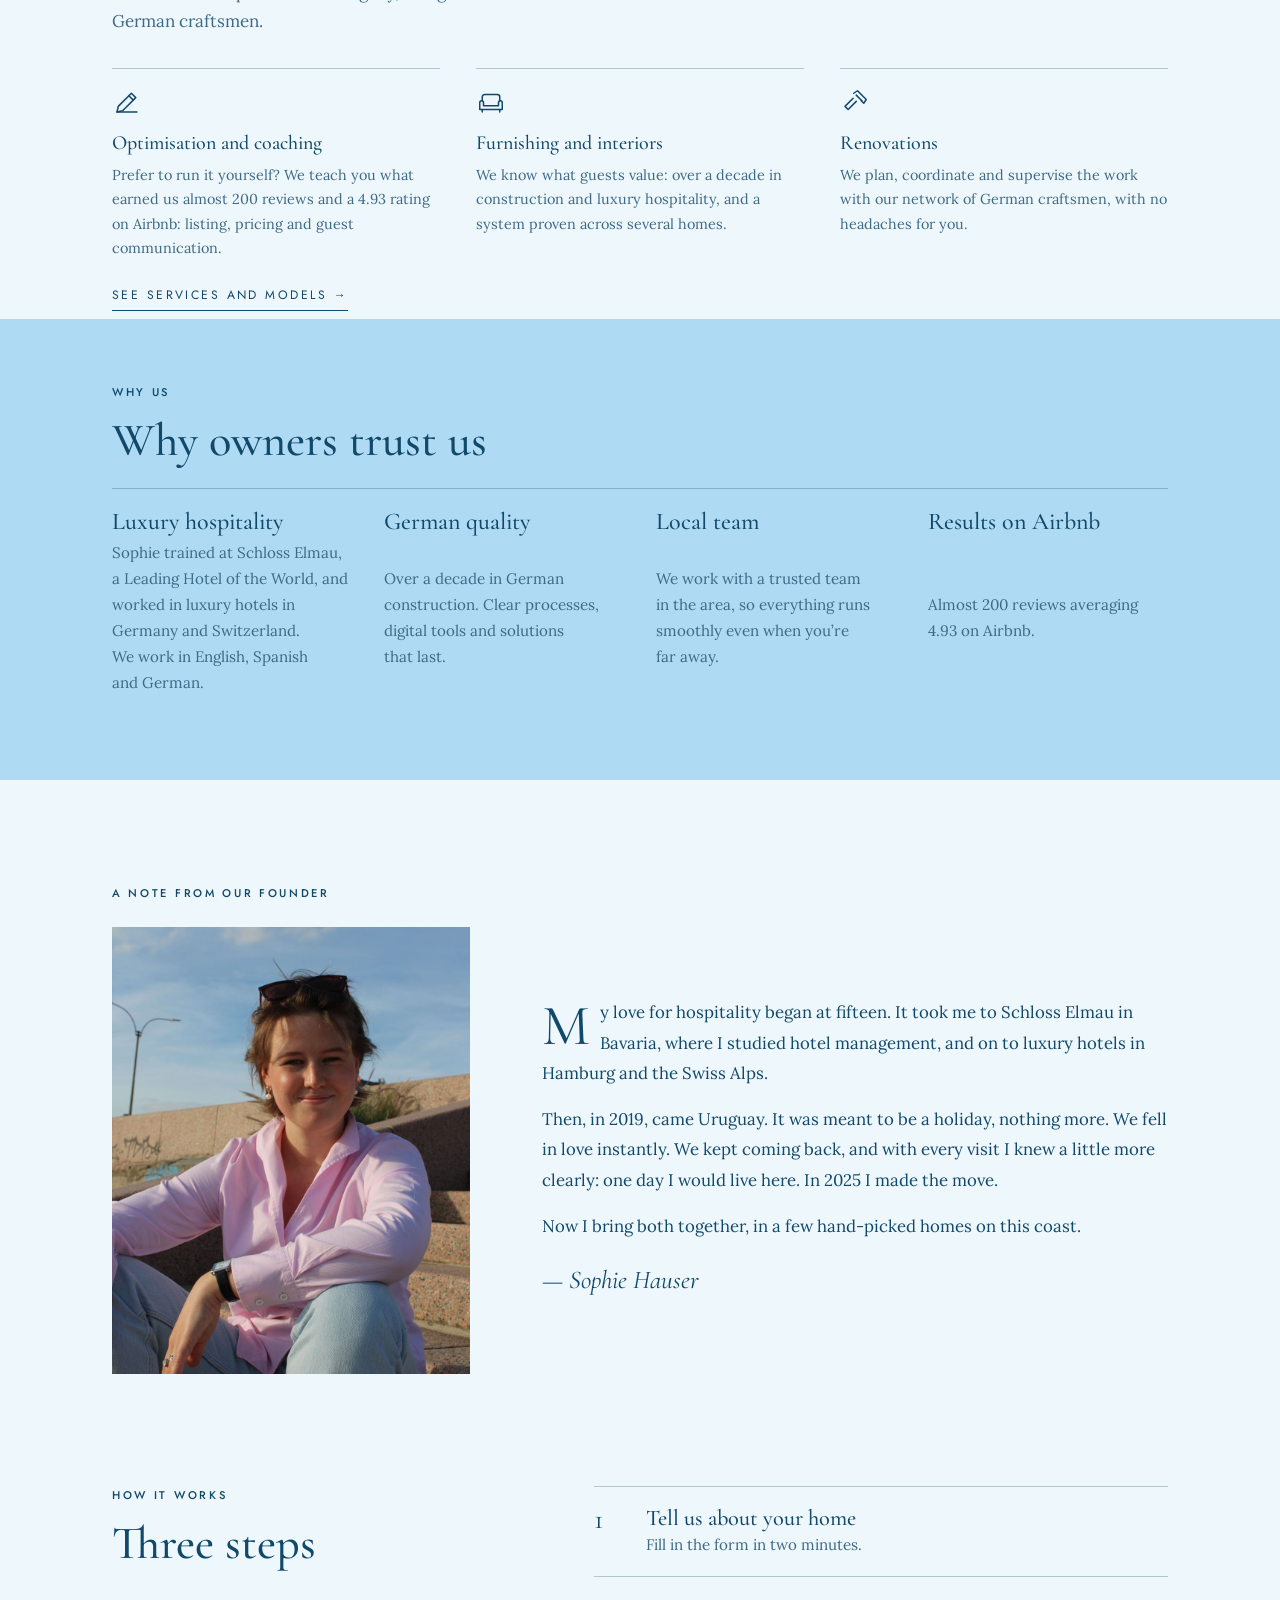
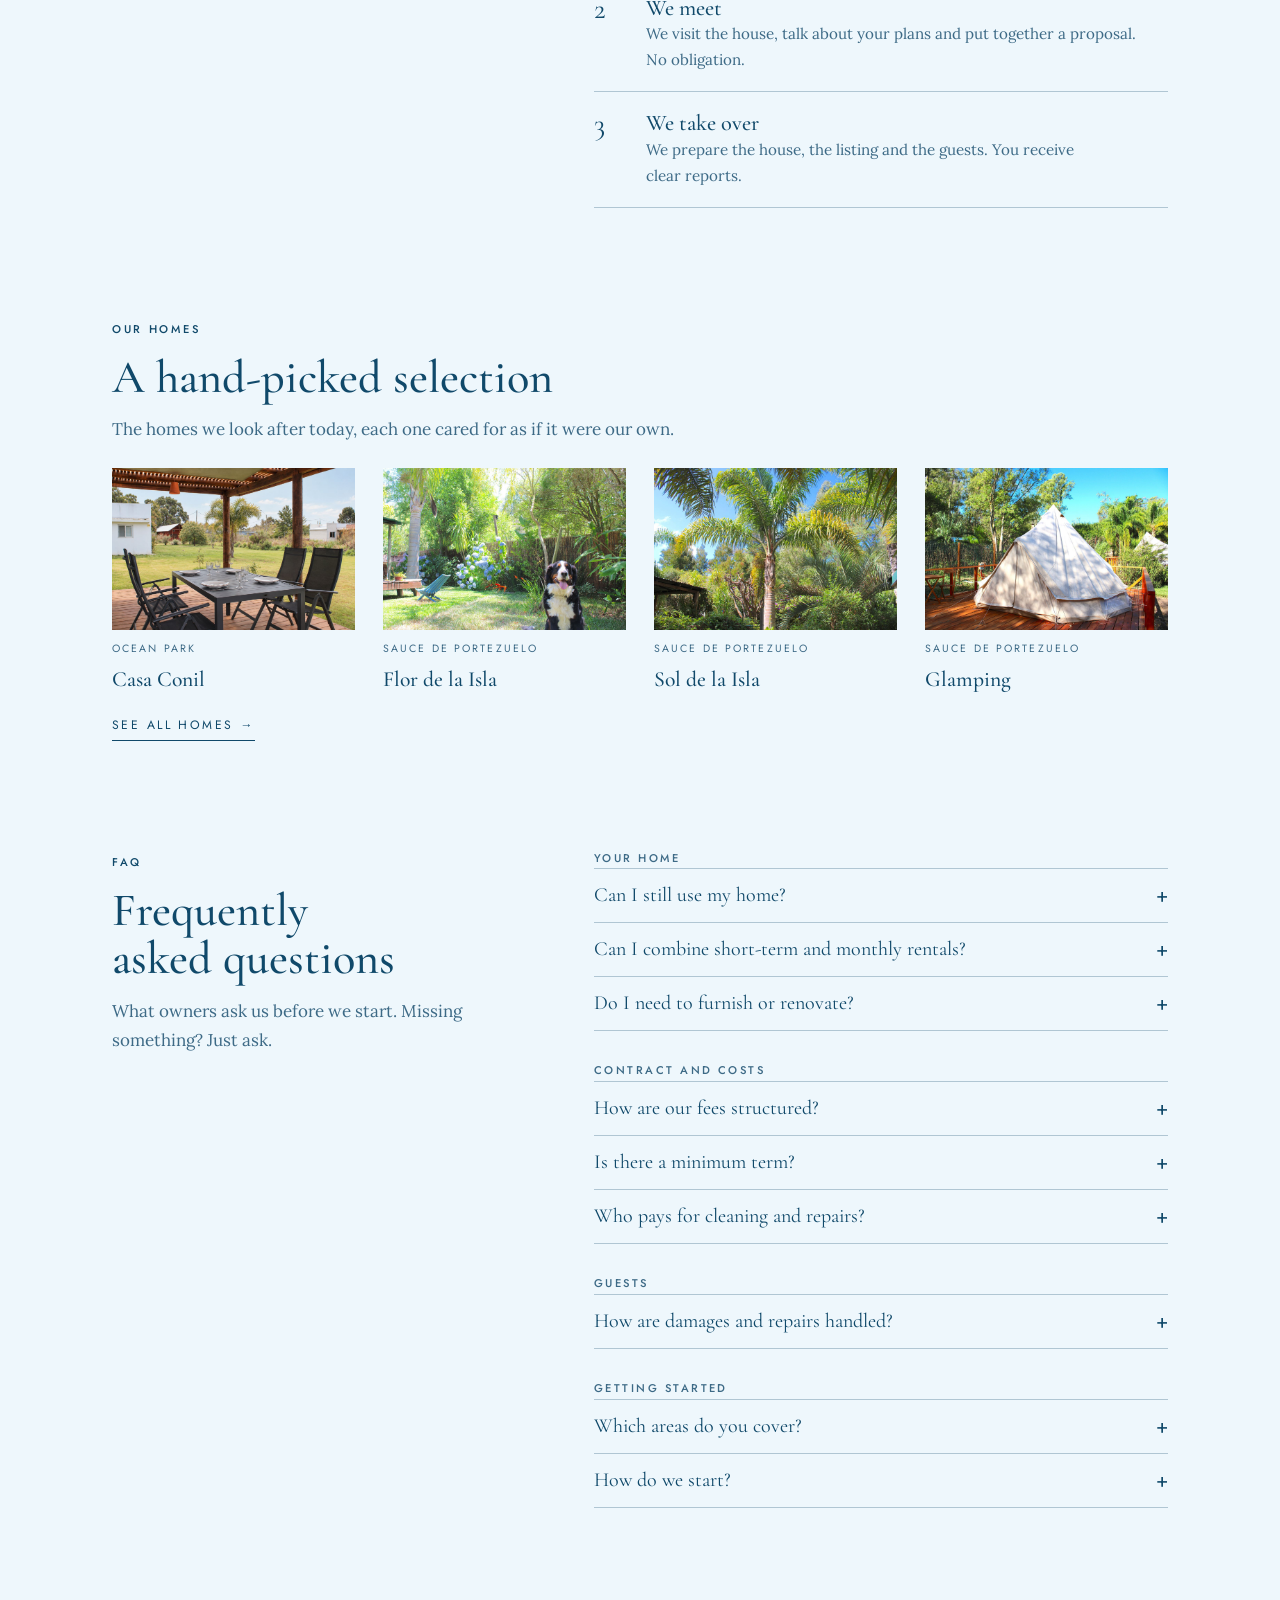
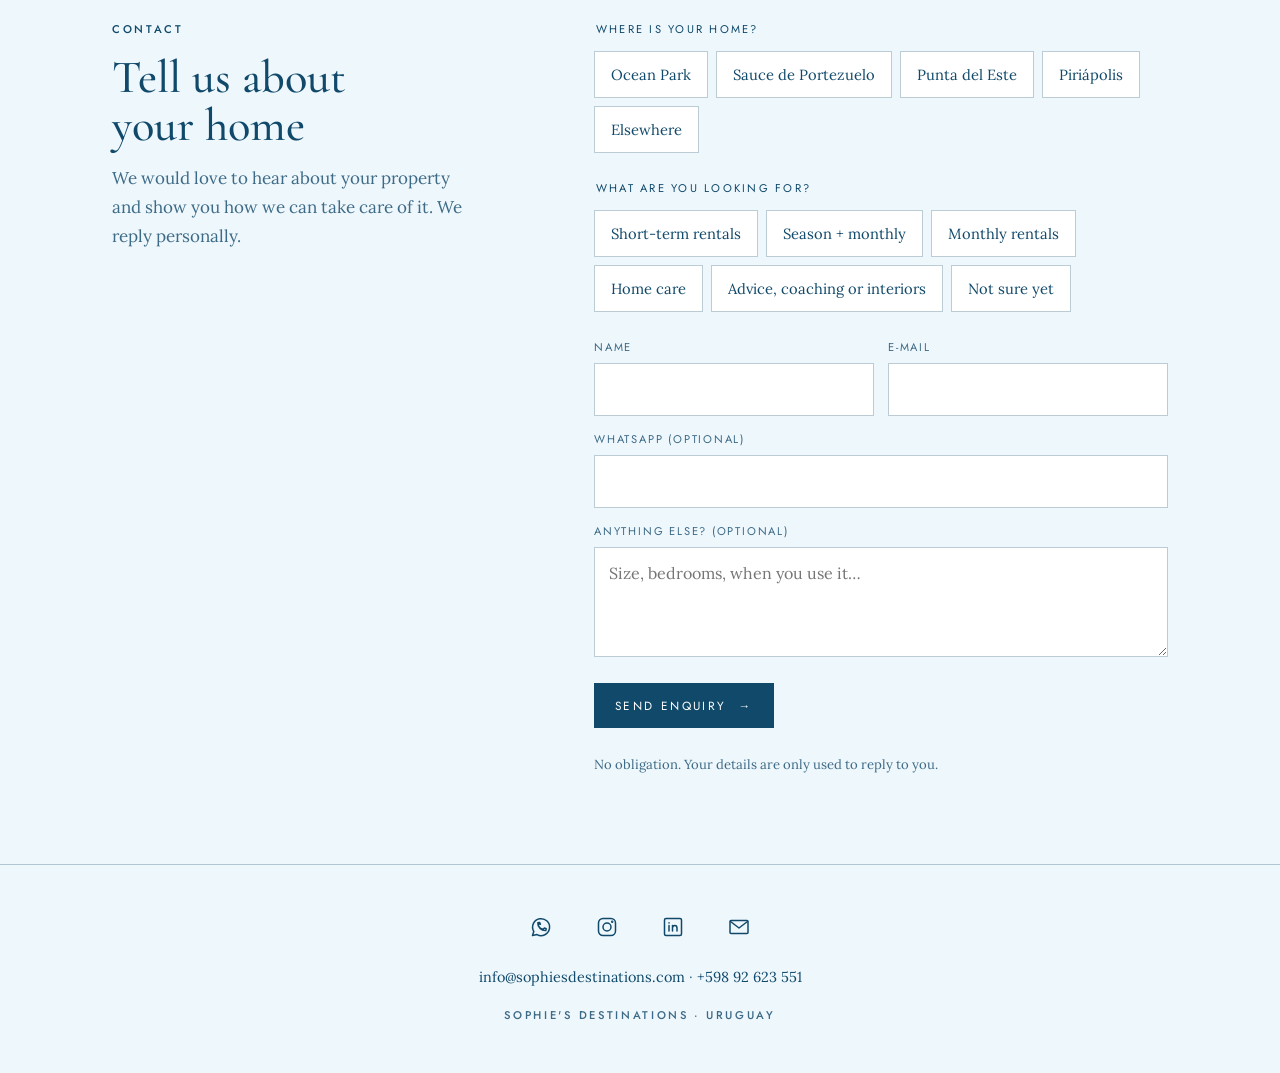
==== commit a5f50b60: "FAQ: Schäden umbenannt, Gäste-Frage entfernt Co-Authored-By: Claude Opus 5.5 <noreply@anthropic.com>" ====
--- a/index.html
+++ b/index.html
@@ -126,7 +126,7 @@
       <h2><span data-l="es">Preguntas frecuentes</span><span data-l="en">Frequently asked questions</span></h2>
       <p><span data-l="es">Lo que los propietarios nos preguntan antes de empezar. ¿Falta algo? Escribinos.</span><span data-l="en">What owners ask us before we start. Missing something? Just ask.</span></p>
     </div>
-    <div class="faq-groups"><div class="faq-group"><h3><span data-l="es">Tu casa</span><span data-l="en">Your home</span></h3><details><summary><span data-l="es">¿Puedo seguir usando mi casa?</span><span data-l="en">Can I still use my home?</span></summary><p><span data-l="es">Sí, siempre en coordinación con nosotros. Nos avisás tus fechas con anticipación, las bloqueamos en el calendario y te preparamos la casa. Las reservas de huéspedes ya confirmadas se respetan.</span><span data-l="en">Yes, always in coordination with us. Tell us your dates in advance, we block them in the calendar and get the house ready for you. Guest bookings that are already confirmed are honoured.</span></p></details><details><summary><span data-l="es">¿Puedo combinar alquiler por temporada y mensual?</span><span data-l="en">Can I combine short-term and monthly rentals?</span></summary><p><span data-l="es">Sí. Un modelo muy común es alquilar por noche en verano y por meses el resto del año. Armamos el plan según tu casa, tus fechas y tus objetivos.</span><span data-l="en">Yes. A common model is short stays in summer and monthly tenants the rest of the year. We build the plan around your home, your dates and your goals.</span></p></details><details><summary><span data-l="es">¿Tengo que equipar o renovar la casa?</span><span data-l="en">Do I need to furnish or renovate?</span></summary><p><span data-l="es">No necesariamente. En la primera visita te decimos qué conviene mejorar para alquilar bien, desde la ropa de cama hasta pequeños detalles. Vos decidís qué se hace.</span><span data-l="en">Not necessarily. On our first visit we tell you what is worth improving to rent well, from bed linen to small details. You decide what gets done.</span></p></details></div><div class="faq-group"><h3><span data-l="es">Contrato y costos</span><span data-l="en">Contract and costs</span></h3><details><summary><span data-l="es">¿Cómo trabajamos los honorarios?</span><span data-l="en">How are our fees structured?</span></summary><p><span data-l="es">Para alquiler por temporada solemos trabajar con un porcentaje de las reservas; para el resto, con un precio fijo. Como cada propietario busca algo distinto, te preparamos una propuesta a medida.</span><span data-l="en">For short-term rentals we usually work with a percentage of bookings; otherwise, a fixed price. Since every owner is looking for something different, we prepare a tailored proposal for you.</span></p></details><details><summary><span data-l="es">¿Hay un plazo mínimo?</span><span data-l="en">Is there a minimum term?</span></summary><p><span data-l="es">Sin contratos largos. Después de los primeros 3 meses, podés cancelar con 30 días de aviso.</span><span data-l="en">No long contracts. After the first 3 months, you can cancel with 30 days’ notice.</span></p></details><details><summary><span data-l="es">¿Quién paga la limpieza y las reparaciones?</span><span data-l="en">Who pays for cleaning and repairs?</span></summary><p><span data-l="es">El propietario. Nosotros lo organizamos y lo ves detallado en tu informe. Las reparaciones que no son urgentes se hacen solo con tu aprobación.</span><span data-l="en">The owner. We organise it and you see it itemised in your report. Non-urgent repairs only go ahead with your approval.</span></p></details></div><div class="faq-group"><h3><span data-l="es">Huéspedes</span><span data-l="en">Guests</span></h3><details><summary><span data-l="es">¿Quién se queda en mi casa?</span><span data-l="en">Who stays in my home?</span></summary><p><span data-l="es">Revisamos perfiles y reseñas antes de aceptar una reserva y fijamos reglas claras: cantidad de huéspedes, ruido, fiestas y mascotas.</span><span data-l="en">We check profiles and reviews before accepting a booking and set clear house rules: number of guests, noise, parties and pets.</span></p></details><details><summary><span data-l="es">¿Qué pasa si se rompe algo?</span><span data-l="en">What if something breaks?</span></summary><p><span data-l="es">Te avisamos, pedimos presupuesto y coordinamos la reparación. Si lo causó un huésped, documentamos el daño y gestionamos el reclamo con la plataforma.</span><span data-l="en">We let you know, get a quote and coordinate the repair. If a guest caused it, we document the damage and handle the claim with the platform.</span></p></details></div><div class="faq-group"><h3><span data-l="es">Para empezar</span><span data-l="en">Getting started</span></h3><details><summary><span data-l="es">¿En qué zonas trabajan?</span><span data-l="en">Which areas do you cover?</span></summary><p><span data-l="es">La costa uruguaya, con foco en Ocean Park, Sauce de Portezuelo y la costa de Maldonado. Si tu casa está en otra zona, escribinos igual.</span><span data-l="en">Uruguay’s coast, with a focus on Ocean Park, Sauce de Portezuelo and the Maldonado coast. If your home is elsewhere, get in touch anyway.</span></p></details><details><summary><span data-l="es">¿Cómo empezamos?</span><span data-l="en">How do we start?</span></summary><p><span data-l="es">Completás el formulario, te contactamos personalmente y coordinamos una visita sin compromiso.</span><span data-l="en">Fill in the form, we get in touch personally and arrange a visit with no obligation.</span></p></details></div></div>
+    <div class="faq-groups"><div class="faq-group"><h3><span data-l="es">Tu casa</span><span data-l="en">Your home</span></h3><details><summary><span data-l="es">¿Puedo seguir usando mi casa?</span><span data-l="en">Can I still use my home?</span></summary><p><span data-l="es">Sí, siempre en coordinación con nosotros. Nos avisás tus fechas con anticipación, las bloqueamos en el calendario y te preparamos la casa. Las reservas de huéspedes ya confirmadas se respetan.</span><span data-l="en">Yes, always in coordination with us. Tell us your dates in advance, we block them in the calendar and get the house ready for you. Guest bookings that are already confirmed are honoured.</span></p></details><details><summary><span data-l="es">¿Puedo combinar alquiler por temporada y mensual?</span><span data-l="en">Can I combine short-term and monthly rentals?</span></summary><p><span data-l="es">Sí. Un modelo muy común es alquilar por noche en verano y por meses el resto del año. Armamos el plan según tu casa, tus fechas y tus objetivos.</span><span data-l="en">Yes. A common model is short stays in summer and monthly tenants the rest of the year. We build the plan around your home, your dates and your goals.</span></p></details><details><summary><span data-l="es">¿Tengo que equipar o renovar la casa?</span><span data-l="en">Do I need to furnish or renovate?</span></summary><p><span data-l="es">No necesariamente. En la primera visita te decimos qué conviene mejorar para alquilar bien, desde la ropa de cama hasta pequeños detalles. Vos decidís qué se hace.</span><span data-l="en">Not necessarily. On our first visit we tell you what is worth improving to rent well, from bed linen to small details. You decide what gets done.</span></p></details></div><div class="faq-group"><h3><span data-l="es">Contrato y costos</span><span data-l="en">Contract and costs</span></h3><details><summary><span data-l="es">¿Cómo trabajamos los honorarios?</span><span data-l="en">How are our fees structured?</span></summary><p><span data-l="es">Para alquiler por temporada solemos trabajar con un porcentaje de las reservas; para el resto, con un precio fijo. Como cada propietario busca algo distinto, te preparamos una propuesta a medida.</span><span data-l="en">For short-term rentals we usually work with a percentage of bookings; otherwise, a fixed price. Since every owner is looking for something different, we prepare a tailored proposal for you.</span></p></details><details><summary><span data-l="es">¿Hay un plazo mínimo?</span><span data-l="en">Is there a minimum term?</span></summary><p><span data-l="es">Sin contratos largos. Después de los primeros 3 meses, podés cancelar con 30 días de aviso.</span><span data-l="en">No long contracts. After the first 3 months, you can cancel with 30 days’ notice.</span></p></details><details><summary><span data-l="es">¿Quién paga la limpieza y las reparaciones?</span><span data-l="en">Who pays for cleaning and repairs?</span></summary><p><span data-l="es">El propietario. Nosotros lo organizamos y lo ves detallado en tu informe. Las reparaciones que no son urgentes se hacen solo con tu aprobación.</span><span data-l="en">The owner. We organise it and you see it itemised in your report. Non-urgent repairs only go ahead with your approval.</span></p></details></div><div class="faq-group"><h3><span data-l="es">Huéspedes</span><span data-l="en">Guests</span></h3><details><summary><span data-l="es">¿Cómo se gestionan los daños y reparaciones?</span><span data-l="en">How are damages and repairs handled?</span></summary><p><span data-l="es">Te avisamos, pedimos presupuesto y coordinamos la reparación. Si lo causó un huésped, documentamos el daño y gestionamos el reclamo con la plataforma.</span><span data-l="en">We let you know, get a quote and coordinate the repair. If a guest caused it, we document the damage and handle the claim with the platform.</span></p></details></div><div class="faq-group"><h3><span data-l="es">Para empezar</span><span data-l="en">Getting started</span></h3><details><summary><span data-l="es">¿En qué zonas trabajan?</span><span data-l="en">Which areas do you cover?</span></summary><p><span data-l="es">La costa uruguaya, con foco en Ocean Park, Sauce de Portezuelo y la costa de Maldonado. Si tu casa está en otra zona, escribinos igual.</span><span data-l="en">Uruguay’s coast, with a focus on Ocean Park, Sauce de Portezuelo and the Maldonado coast. If your home is elsewhere, get in touch anyway.</span></p></details><details><summary><span data-l="es">¿Cómo empezamos?</span><span data-l="en">How do we start?</span></summary><p><span data-l="es">Completás el formulario, te contactamos personalmente y coordinamos una visita sin compromiso.</span><span data-l="en">Fill in the form, we get in touch personally and arrange a visit with no obligation.</span></p></details></div></div>
   </section>
 
   <section class="sec split" id="contacto">
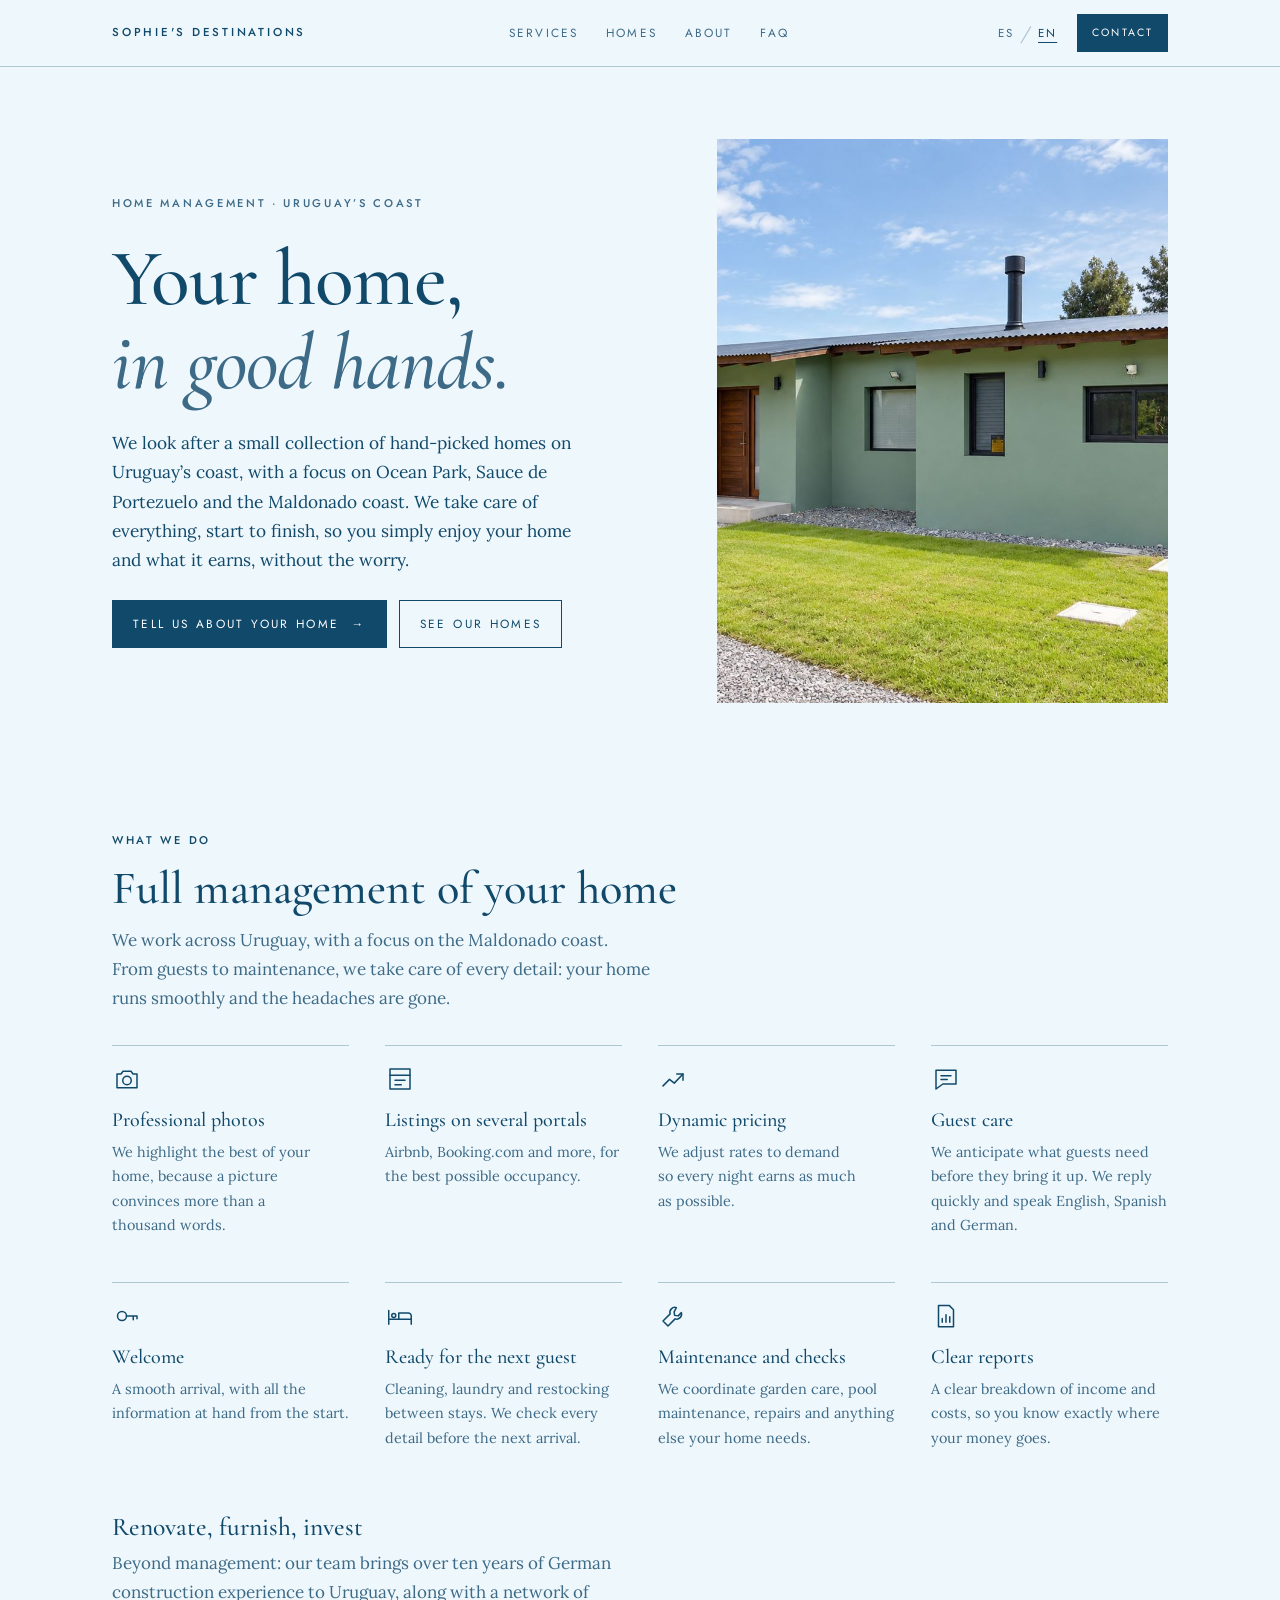
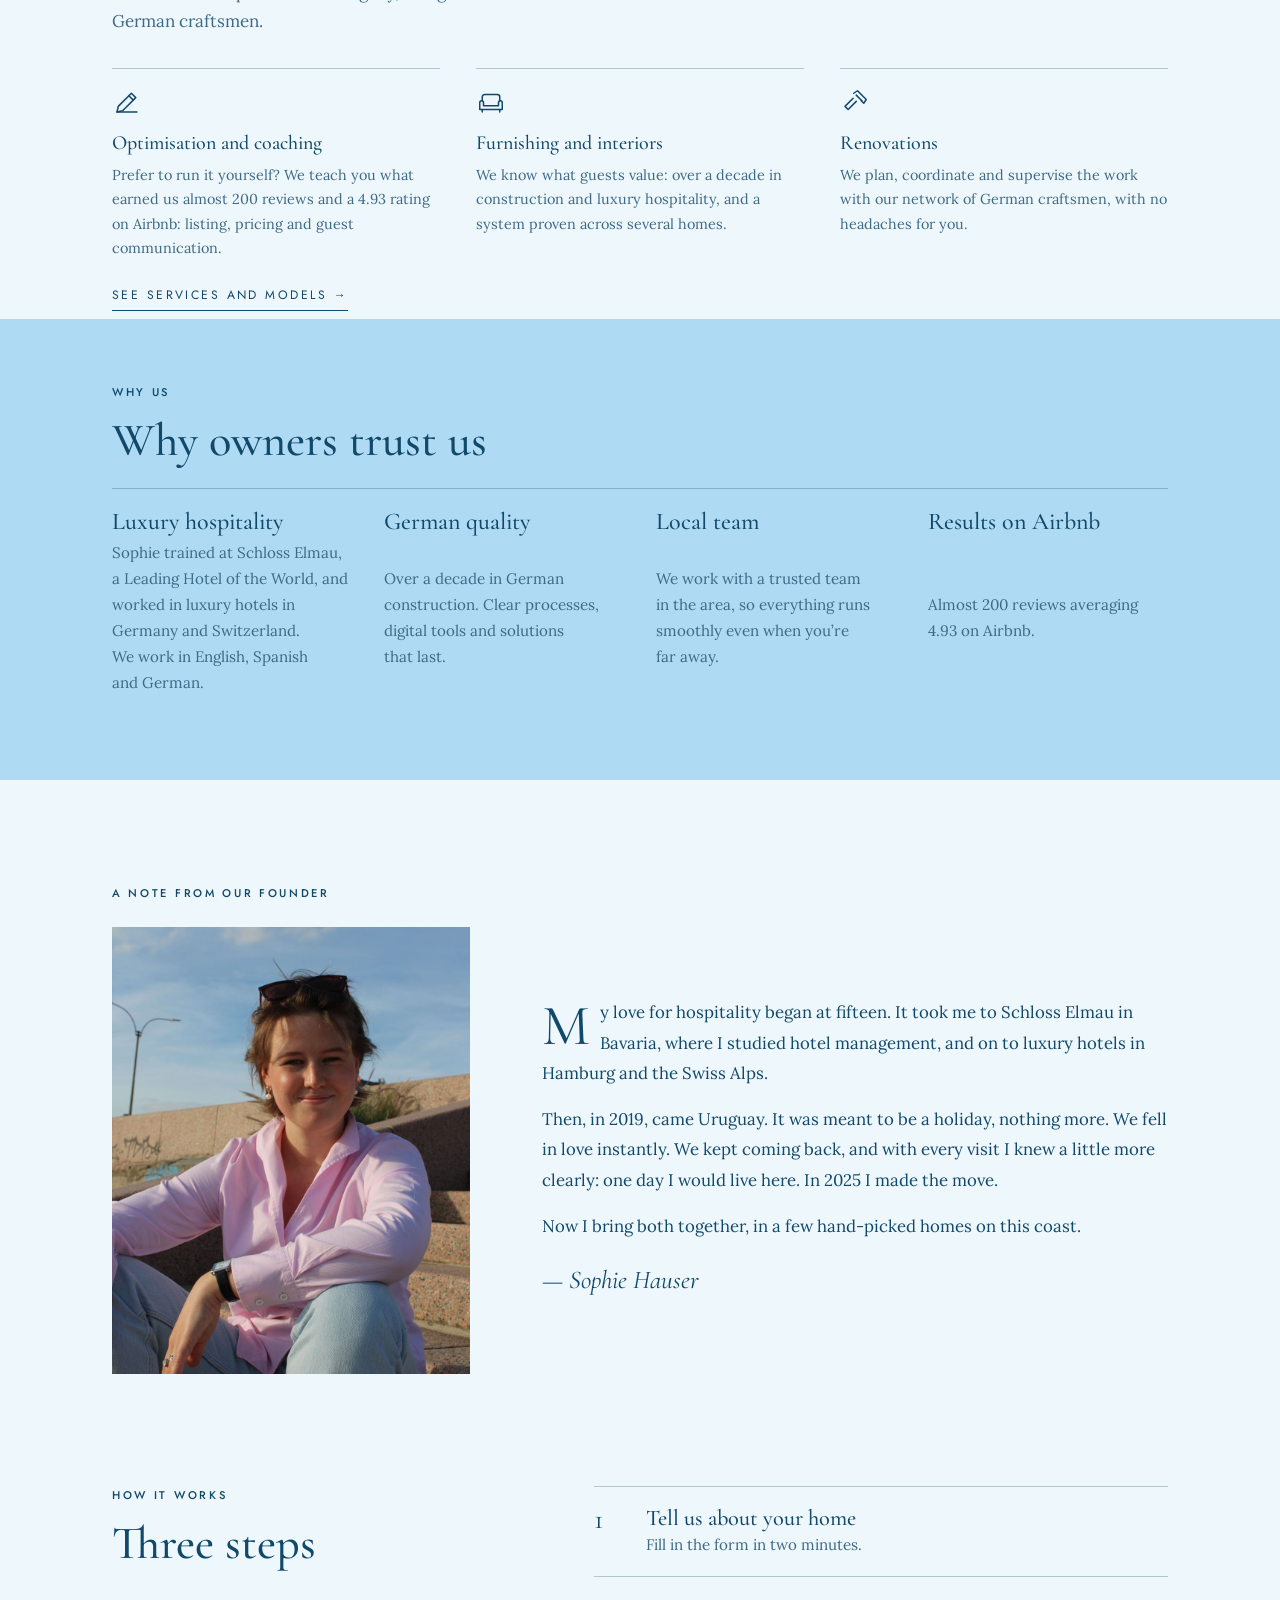
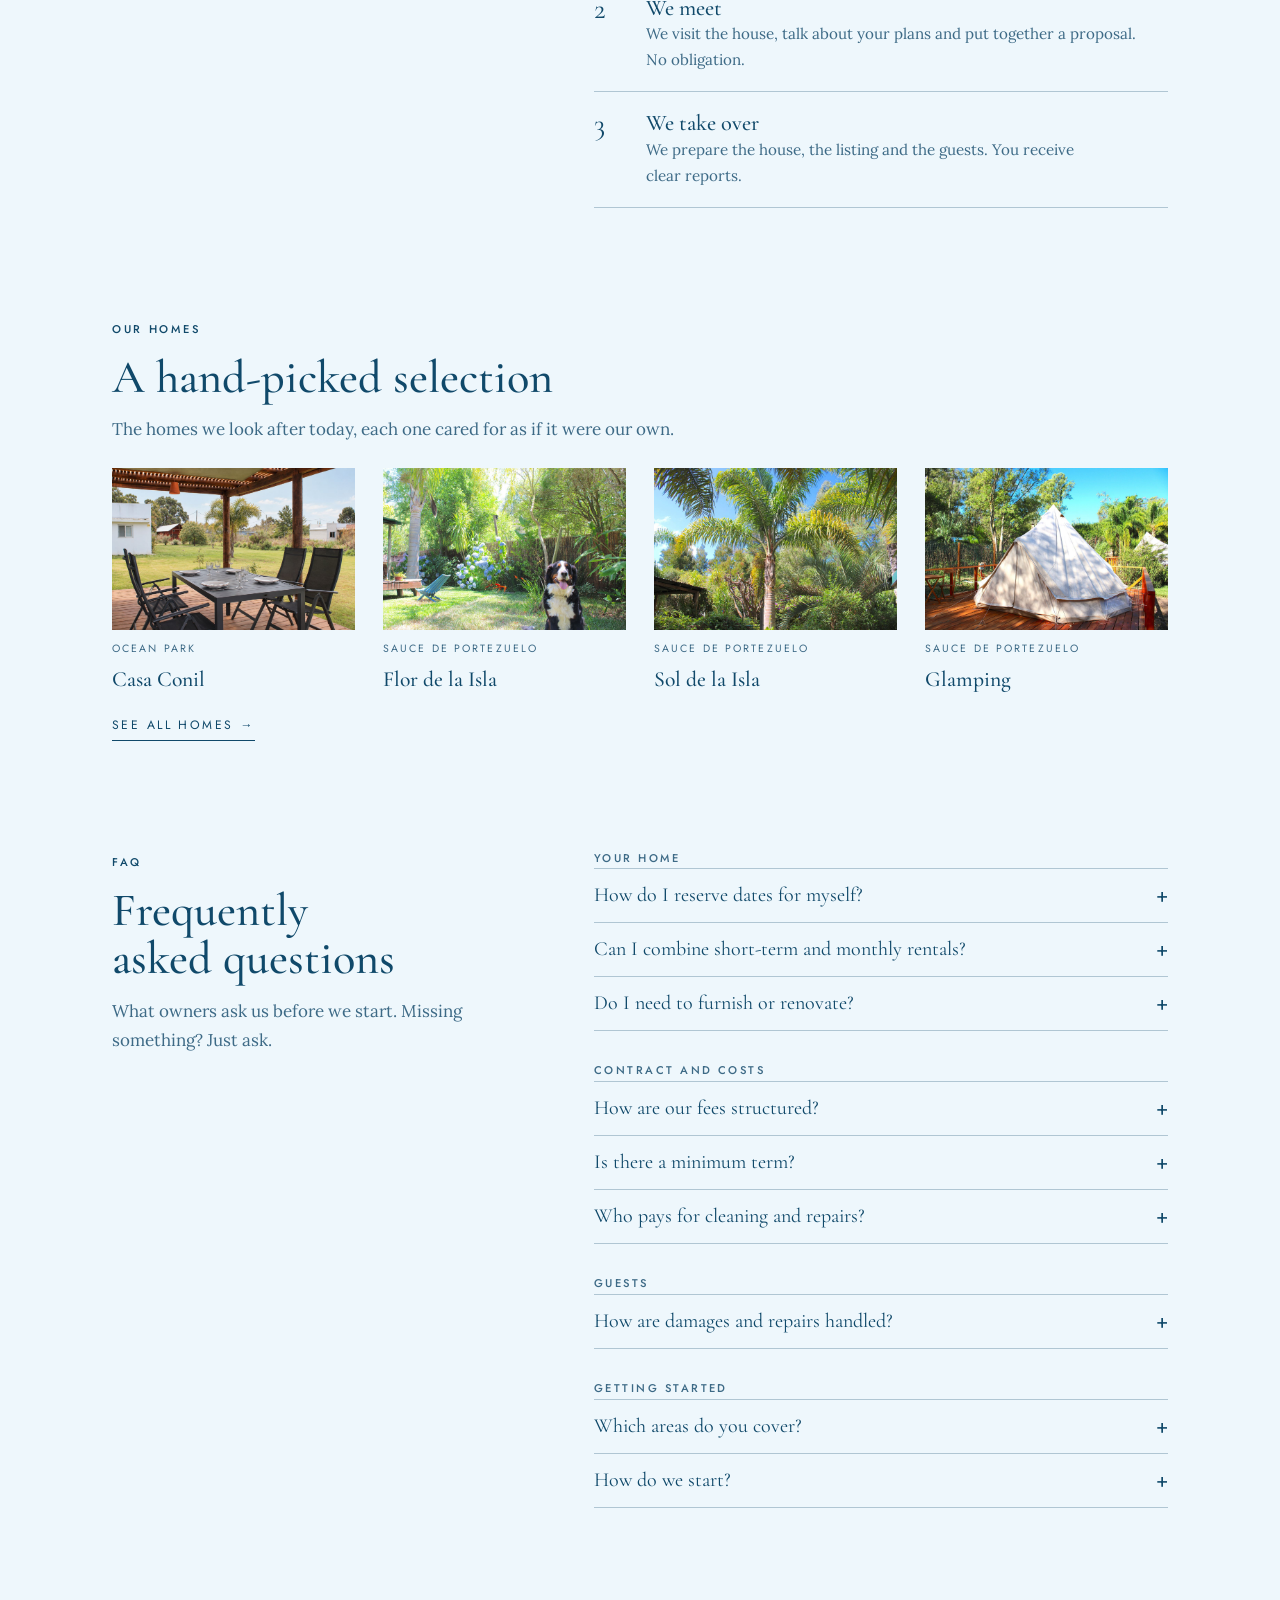
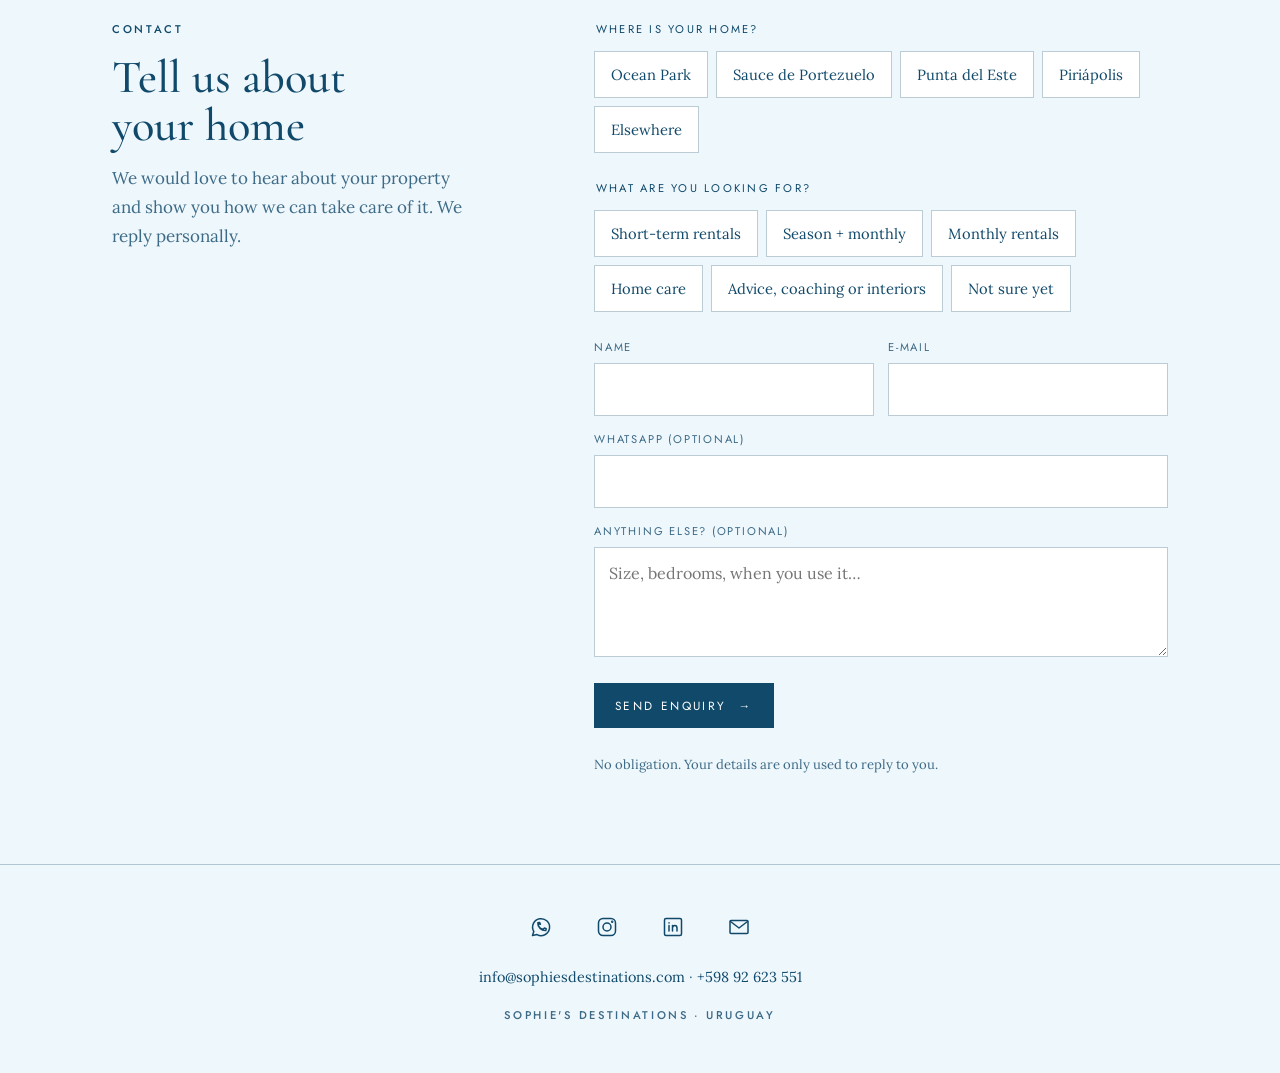
==== commit 2214eb7e: "FAQ Eigennutzung Co-Authored-By: Claude Opus 5.5 <noreply@anthropic.com> Claude-Session: https://cla" ====
--- a/index.html
+++ b/index.html
@@ -126,7 +126,7 @@
       <h2><span data-l="es">Preguntas frecuentes</span><span data-l="en">Frequently asked questions</span></h2>
       <p><span data-l="es">Lo que los propietarios nos preguntan antes de empezar. ¿Falta algo? Escribinos.</span><span data-l="en">What owners ask us before we start. Missing something? Just ask.</span></p>
     </div>
-    <div class="faq-groups"><div class="faq-group"><h3><span data-l="es">Tu casa</span><span data-l="en">Your home</span></h3><details><summary><span data-l="es">¿Puedo seguir usando mi casa?</span><span data-l="en">Can I still use my home?</span></summary><p><span data-l="es">Sí, siempre en coordinación con nosotros. Nos avisás tus fechas con anticipación, las bloqueamos en el calendario y te preparamos la casa. Las reservas de huéspedes ya confirmadas se respetan.</span><span data-l="en">Yes, always in coordination with us. Tell us your dates in advance, we block them in the calendar and get the house ready for you. Guest bookings that are already confirmed are honoured.</span></p></details><details><summary><span data-l="es">¿Puedo combinar alquiler por temporada y mensual?</span><span data-l="en">Can I combine short-term and monthly rentals?</span></summary><p><span data-l="es">Sí. Un modelo muy común es alquilar por noche en verano y por meses el resto del año. Armamos el plan según tu casa, tus fechas y tus objetivos.</span><span data-l="en">Yes. A common model is short stays in summer and monthly tenants the rest of the year. We build the plan around your home, your dates and your goals.</span></p></details><details><summary><span data-l="es">¿Tengo que equipar o renovar la casa?</span><span data-l="en">Do I need to furnish or renovate?</span></summary><p><span data-l="es">No necesariamente. En la primera visita te decimos qué conviene mejorar para alquilar bien, desde la ropa de cama hasta pequeños detalles. Vos decidís qué se hace.</span><span data-l="en">Not necessarily. On our first visit we tell you what is worth improving to rent well, from bed linen to small details. You decide what gets done.</span></p></details></div><div class="faq-group"><h3><span data-l="es">Contrato y costos</span><span data-l="en">Contract and costs</span></h3><details><summary><span data-l="es">¿Cómo trabajamos los honorarios?</span><span data-l="en">How are our fees structured?</span></summary><p><span data-l="es">Para alquiler por temporada solemos trabajar con un porcentaje de las reservas; para el resto, con un precio fijo. Como cada propietario busca algo distinto, te preparamos una propuesta a medida.</span><span data-l="en">For short-term rentals we usually work with a percentage of bookings; otherwise, a fixed price. Since every owner is looking for something different, we prepare a tailored proposal for you.</span></p></details><details><summary><span data-l="es">¿Hay un plazo mínimo?</span><span data-l="en">Is there a minimum term?</span></summary><p><span data-l="es">Sin contratos largos. Después de los primeros 3 meses, podés cancelar con 30 días de aviso.</span><span data-l="en">No long contracts. After the first 3 months, you can cancel with 30 days’ notice.</span></p></details><details><summary><span data-l="es">¿Quién paga la limpieza y las reparaciones?</span><span data-l="en">Who pays for cleaning and repairs?</span></summary><p><span data-l="es">El propietario. Nosotros lo organizamos y lo ves detallado en tu informe. Las reparaciones que no son urgentes se hacen solo con tu aprobación.</span><span data-l="en">The owner. We organise it and you see it itemised in your report. Non-urgent repairs only go ahead with your approval.</span></p></details></div><div class="faq-group"><h3><span data-l="es">Huéspedes</span><span data-l="en">Guests</span></h3><details><summary><span data-l="es">¿Cómo se gestionan los daños y reparaciones?</span><span data-l="en">How are damages and repairs handled?</span></summary><p><span data-l="es">Te avisamos, pedimos presupuesto y coordinamos la reparación. Si lo causó un huésped, documentamos el daño y gestionamos el reclamo con la plataforma.</span><span data-l="en">We let you know, get a quote and coordinate the repair. If a guest caused it, we document the damage and handle the claim with the platform.</span></p></details></div><div class="faq-group"><h3><span data-l="es">Para empezar</span><span data-l="en">Getting started</span></h3><details><summary><span data-l="es">¿En qué zonas trabajan?</span><span data-l="en">Which areas do you cover?</span></summary><p><span data-l="es">La costa uruguaya, con foco en Ocean Park, Sauce de Portezuelo y la costa de Maldonado. Si tu casa está en otra zona, escribinos igual.</span><span data-l="en">Uruguay’s coast, with a focus on Ocean Park, Sauce de Portezuelo and the Maldonado coast. If your home is elsewhere, get in touch anyway.</span></p></details><details><summary><span data-l="es">¿Cómo empezamos?</span><span data-l="en">How do we start?</span></summary><p><span data-l="es">Completás el formulario, te contactamos personalmente y coordinamos una visita sin compromiso.</span><span data-l="en">Fill in the form, we get in touch personally and arrange a visit with no obligation.</span></p></details></div></div>
+    <div class="faq-groups"><div class="faq-group"><h3><span data-l="es">Tu casa</span><span data-l="en">Your home</span></h3><details><summary><span data-l="es">¿Cómo reservo fechas para mí?</span><span data-l="en">How do I reserve dates for myself?</span></summary><p><span data-l="es">Siempre en coordinación con nosotros: nos avisás tus fechas con anticipación, las bloqueamos en el calendario y te preparamos la casa. Las reservas de huéspedes ya confirmadas se respetan.</span><span data-l="en">Always in coordination with us: tell us your dates in advance, we block them in the calendar and get the house ready for you. Guest bookings that are already confirmed are honoured.</span></p></details><details><summary><span data-l="es">¿Puedo combinar alquiler por temporada y mensual?</span><span data-l="en">Can I combine short-term and monthly rentals?</span></summary><p><span data-l="es">Sí. Un modelo muy común es alquilar por noche en verano y por meses el resto del año. Armamos el plan según tu casa, tus fechas y tus objetivos.</span><span data-l="en">Yes. A common model is short stays in summer and monthly tenants the rest of the year. We build the plan around your home, your dates and your goals.</span></p></details><details><summary><span data-l="es">¿Tengo que equipar o renovar la casa?</span><span data-l="en">Do I need to furnish or renovate?</span></summary><p><span data-l="es">No necesariamente. En la primera visita te decimos qué conviene mejorar para alquilar bien, desde la ropa de cama hasta pequeños detalles. Vos decidís qué se hace.</span><span data-l="en">Not necessarily. On our first visit we tell you what is worth improving to rent well, from bed linen to small details. You decide what gets done.</span></p></details></div><div class="faq-group"><h3><span data-l="es">Contrato y costos</span><span data-l="en">Contract and costs</span></h3><details><summary><span data-l="es">¿Cómo trabajamos los honorarios?</span><span data-l="en">How are our fees structured?</span></summary><p><span data-l="es">Para alquiler por temporada solemos trabajar con un porcentaje de las reservas; para el resto, con un precio fijo. Como cada propietario busca algo distinto, te preparamos una propuesta a medida.</span><span data-l="en">For short-term rentals we usually work with a percentage of bookings; otherwise, a fixed price. Since every owner is looking for something different, we prepare a tailored proposal for you.</span></p></details><details><summary><span data-l="es">¿Hay un plazo mínimo?</span><span data-l="en">Is there a minimum term?</span></summary><p><span data-l="es">Sin contratos largos. Después de los primeros 3 meses, podés cancelar con 30 días de aviso.</span><span data-l="en">No long contracts. After the first 3 months, you can cancel with 30 days’ notice.</span></p></details><details><summary><span data-l="es">¿Quién paga la limpieza y las reparaciones?</span><span data-l="en">Who pays for cleaning and repairs?</span></summary><p><span data-l="es">El propietario. Nosotros lo organizamos y lo ves detallado en tu informe. Las reparaciones que no son urgentes se hacen solo con tu aprobación.</span><span data-l="en">The owner. We organise it and you see it itemised in your report. Non-urgent repairs only go ahead with your approval.</span></p></details></div><div class="faq-group"><h3><span data-l="es">Huéspedes</span><span data-l="en">Guests</span></h3><details><summary><span data-l="es">¿Cómo se gestionan los daños y reparaciones?</span><span data-l="en">How are damages and repairs handled?</span></summary><p><span data-l="es">Te avisamos, pedimos presupuesto y coordinamos la reparación. Si lo causó un huésped, documentamos el daño y gestionamos el reclamo con la plataforma.</span><span data-l="en">We let you know, get a quote and coordinate the repair. If a guest caused it, we document the damage and handle the claim with the platform.</span></p></details></div><div class="faq-group"><h3><span data-l="es">Para empezar</span><span data-l="en">Getting started</span></h3><details><summary><span data-l="es">¿En qué zonas trabajan?</span><span data-l="en">Which areas do you cover?</span></summary><p><span data-l="es">La costa uruguaya, con foco en Ocean Park, Sauce de Portezuelo y la costa de Maldonado. Si tu casa está en otra zona, escribinos igual.</span><span data-l="en">Uruguay’s coast, with a focus on Ocean Park, Sauce de Portezuelo and the Maldonado coast. If your home is elsewhere, get in touch anyway.</span></p></details><details><summary><span data-l="es">¿Cómo empezamos?</span><span data-l="en">How do we start?</span></summary><p><span data-l="es">Completás el formulario, te contactamos personalmente y coordinamos una visita sin compromiso.</span><span data-l="en">Fill in the form, we get in touch personally and arrange a visit with no obligation.</span></p></details></div></div>
   </section>
 
   <section class="sec split" id="contacto">
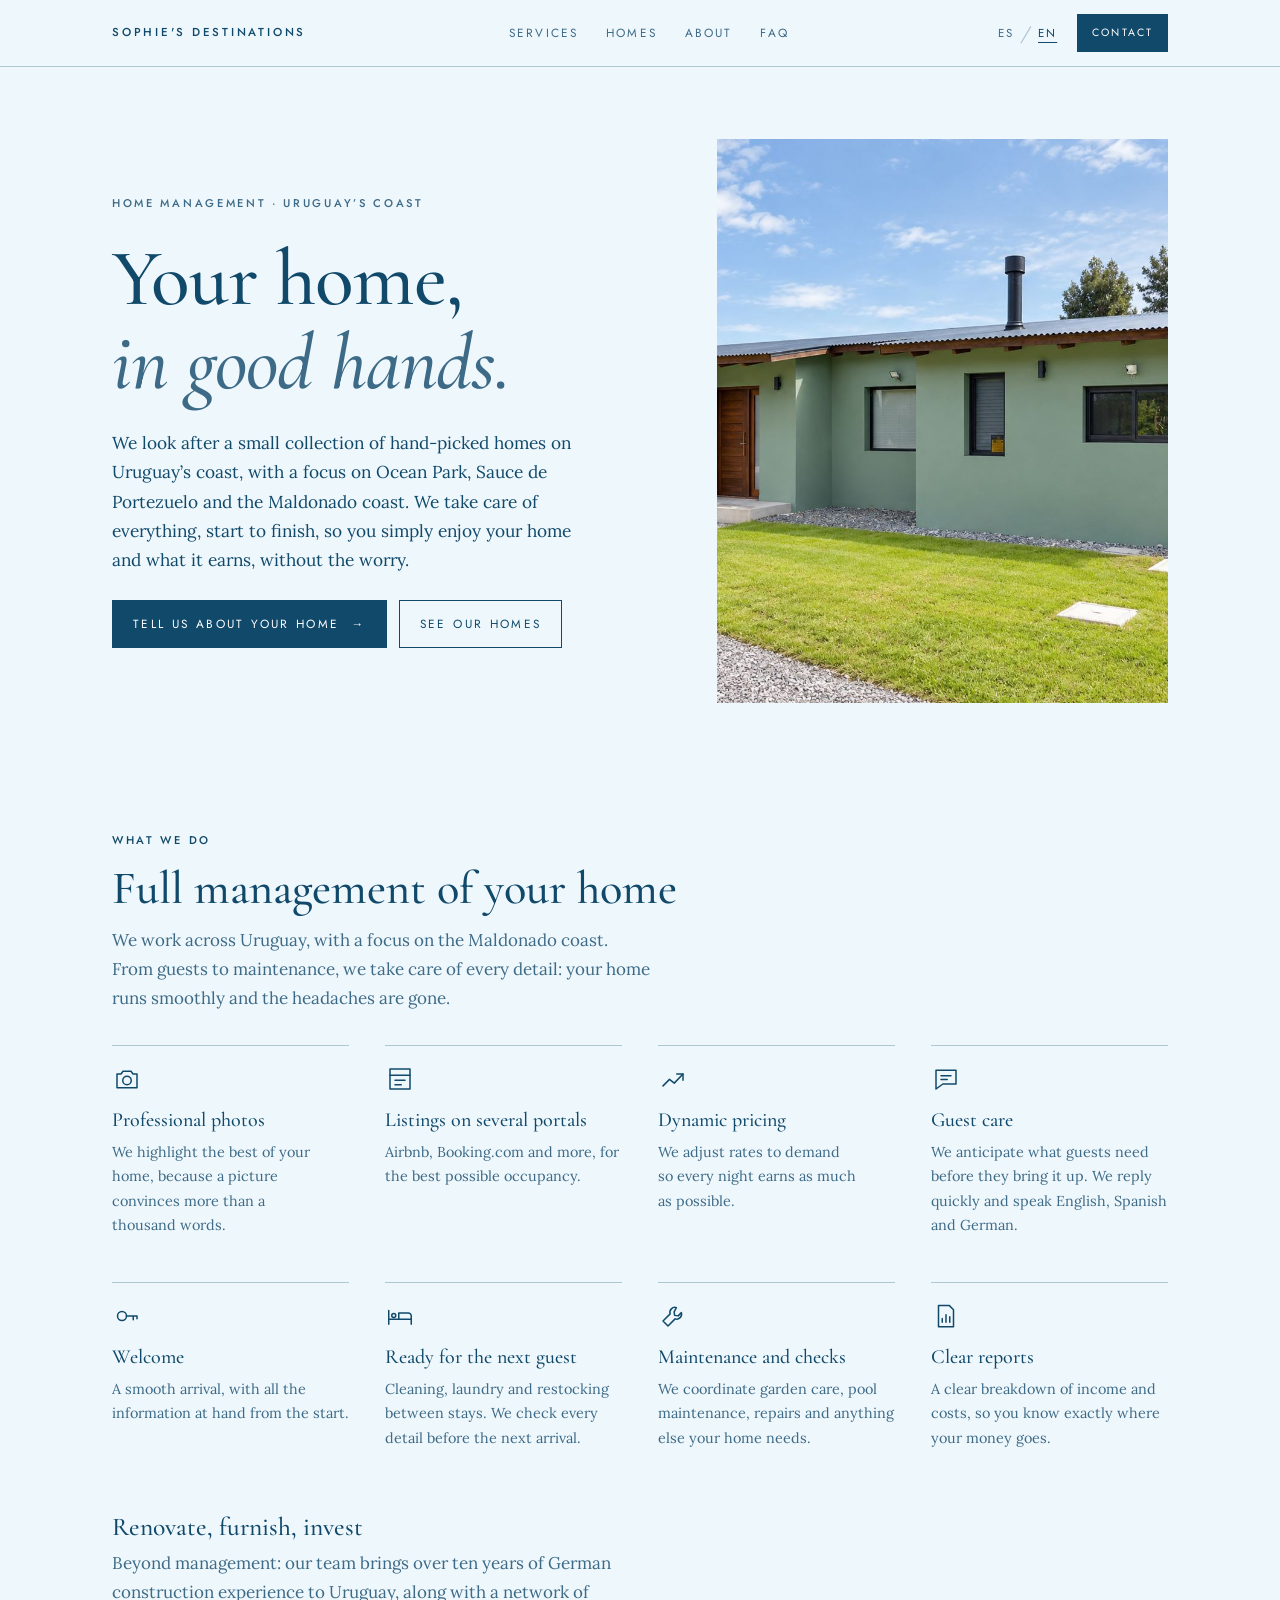
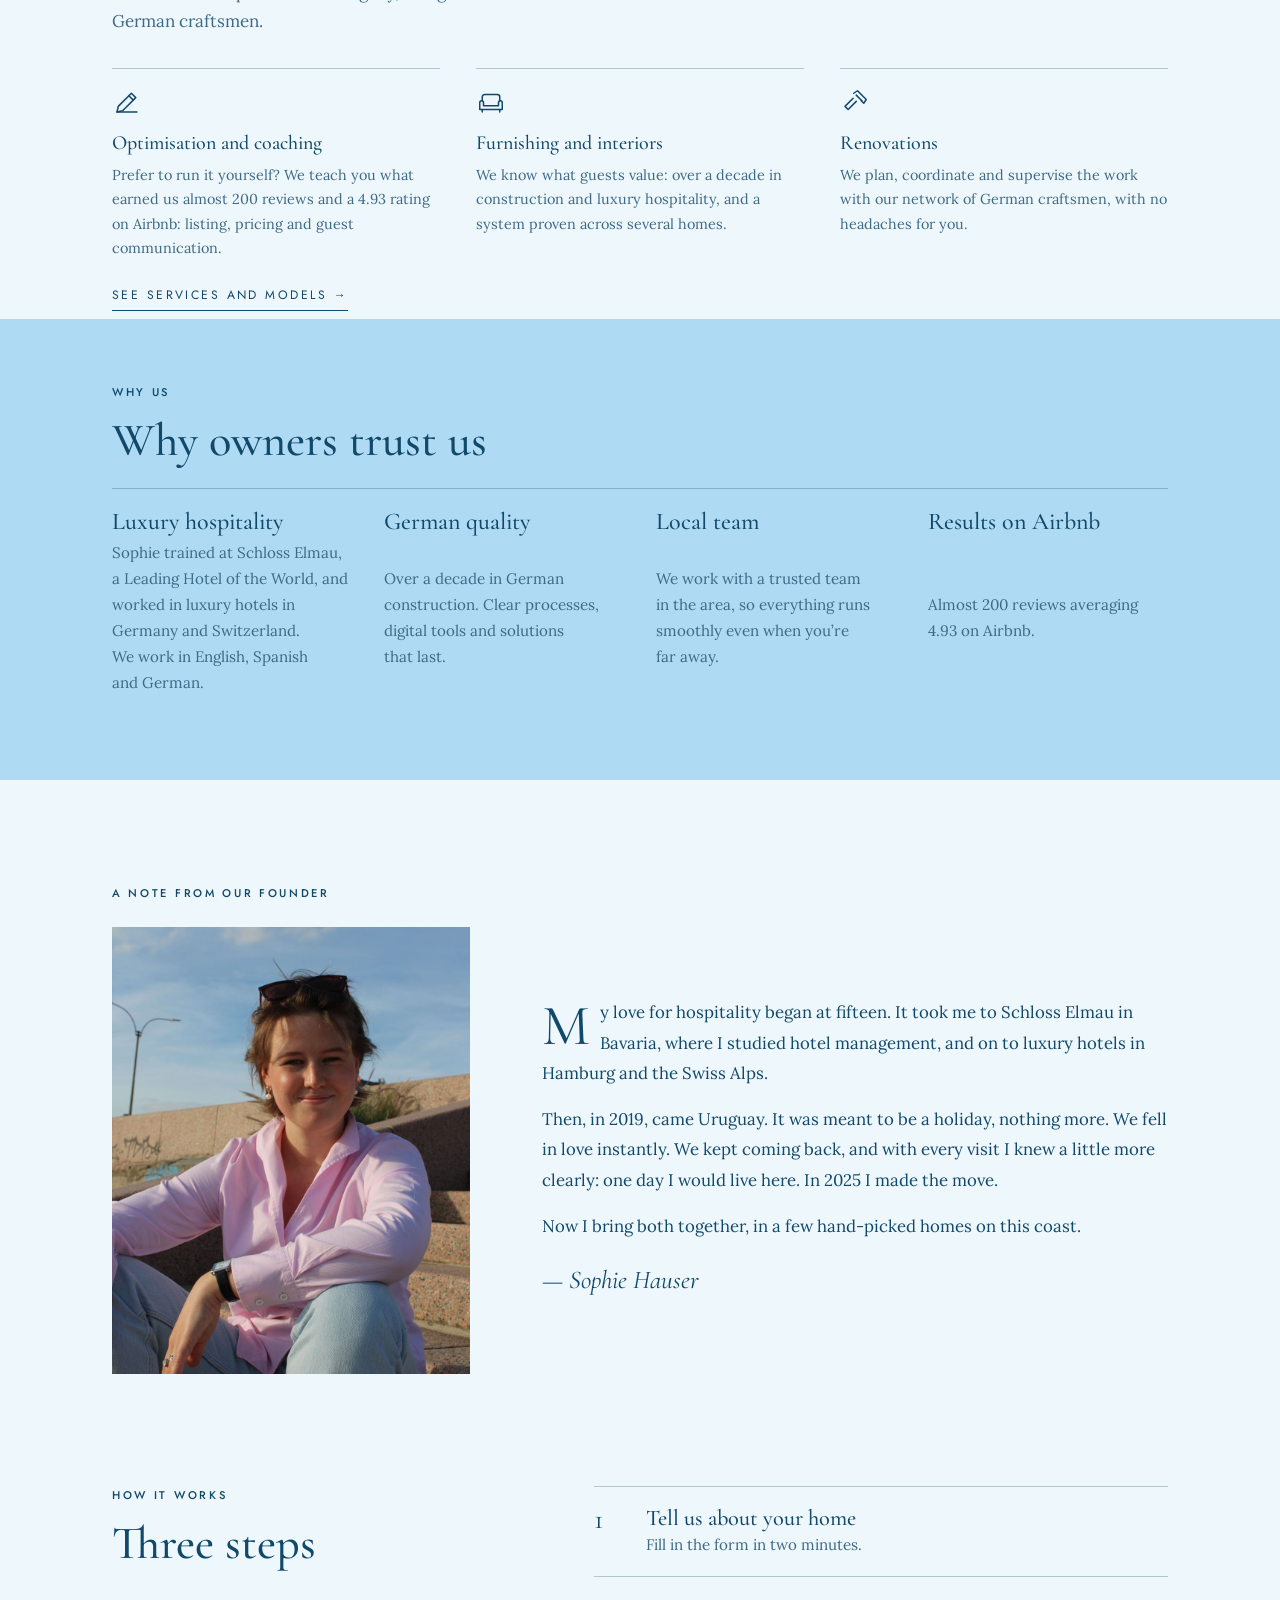
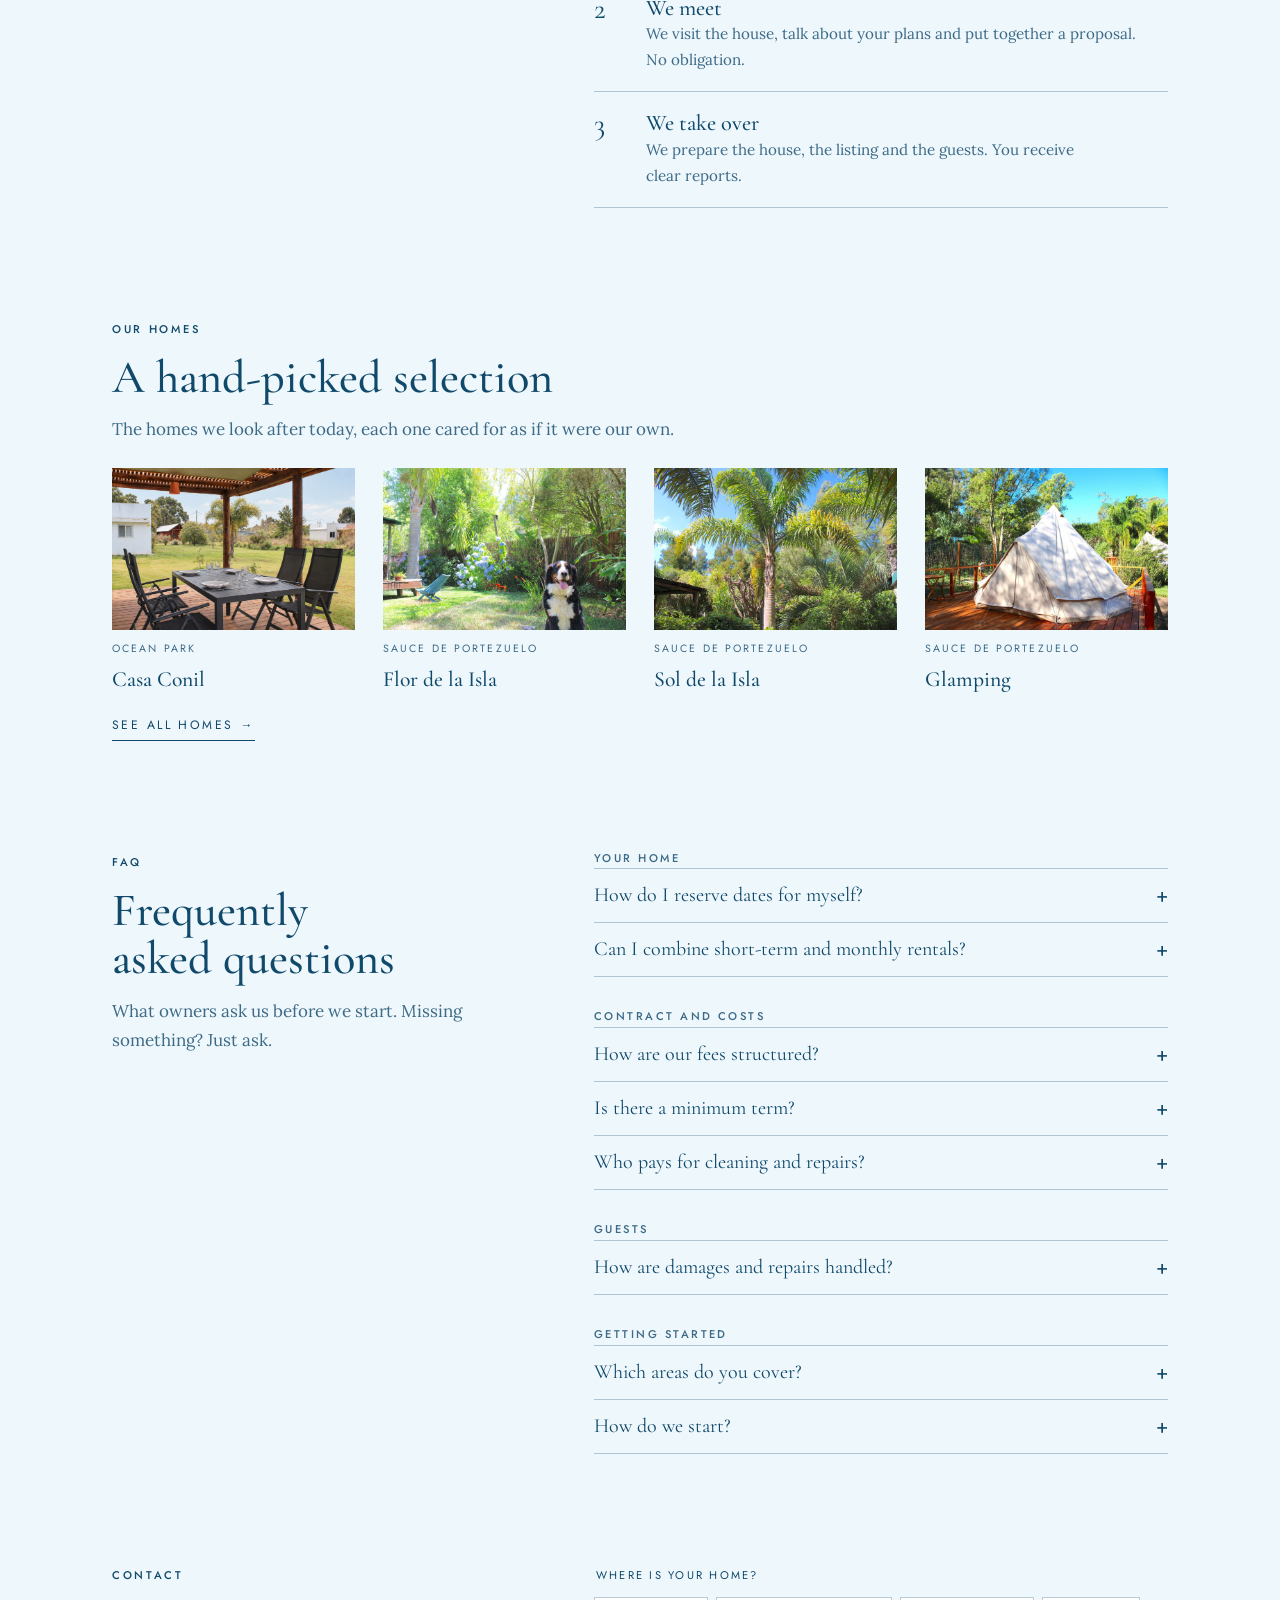
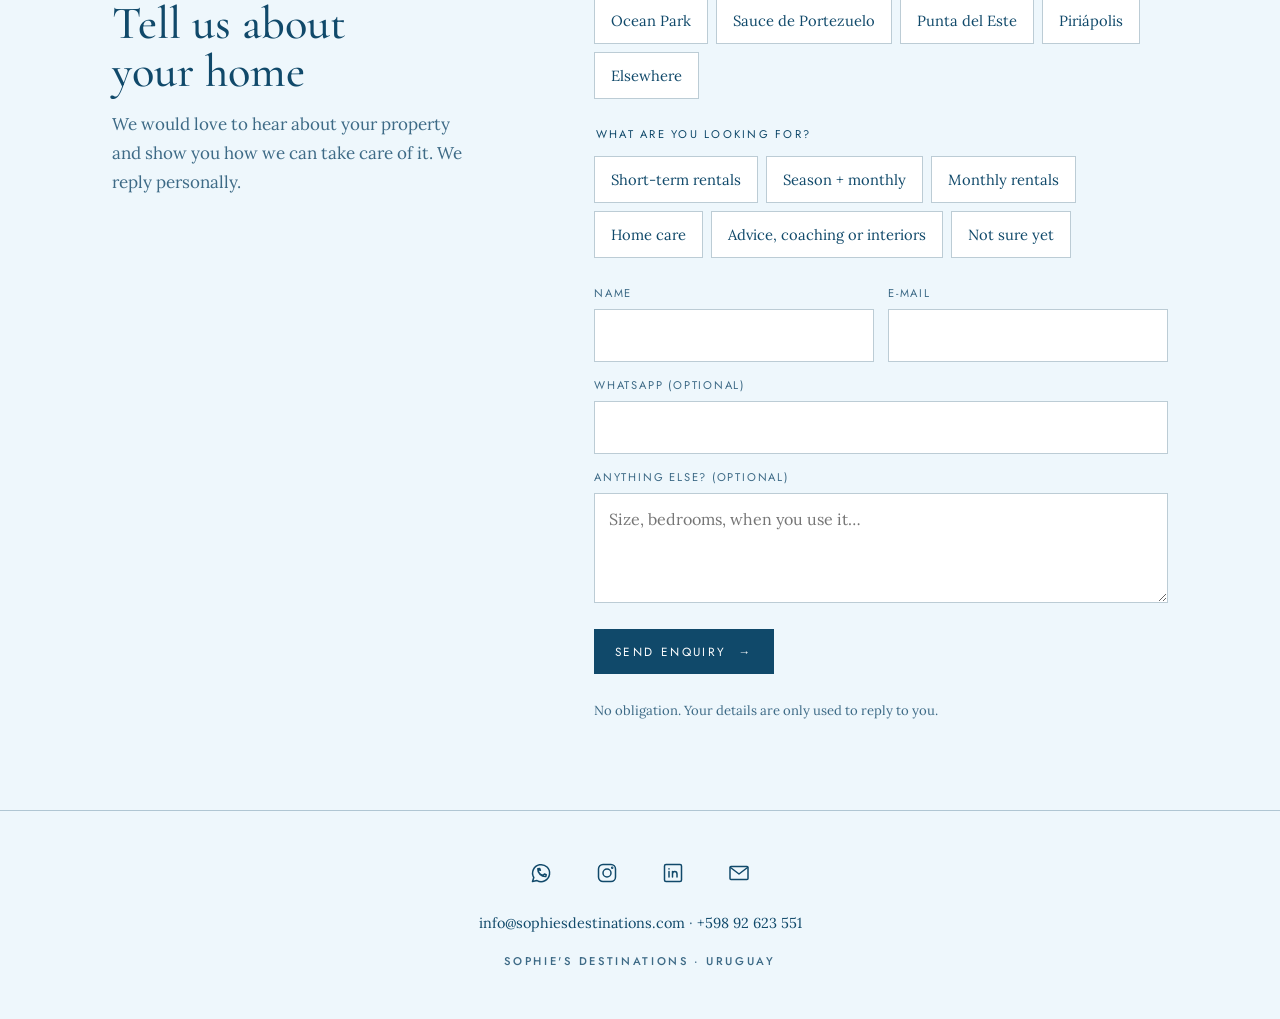
==== commit 3ac648d2: "FAQ Renovieren entfernt Co-Authored-By: Claude Opus 5.5 <noreply@anthropic.com> Claude-Session: http" ====
--- a/index.html
+++ b/index.html
@@ -126,7 +126,7 @@
       <h2><span data-l="es">Preguntas frecuentes</span><span data-l="en">Frequently asked questions</span></h2>
       <p><span data-l="es">Lo que los propietarios nos preguntan antes de empezar. ¿Falta algo? Escribinos.</span><span data-l="en">What owners ask us before we start. Missing something? Just ask.</span></p>
     </div>
-    <div class="faq-groups"><div class="faq-group"><h3><span data-l="es">Tu casa</span><span data-l="en">Your home</span></h3><details><summary><span data-l="es">¿Cómo reservo fechas para mí?</span><span data-l="en">How do I reserve dates for myself?</span></summary><p><span data-l="es">Siempre en coordinación con nosotros: nos avisás tus fechas con anticipación, las bloqueamos en el calendario y te preparamos la casa. Las reservas de huéspedes ya confirmadas se respetan.</span><span data-l="en">Always in coordination with us: tell us your dates in advance, we block them in the calendar and get the house ready for you. Guest bookings that are already confirmed are honoured.</span></p></details><details><summary><span data-l="es">¿Puedo combinar alquiler por temporada y mensual?</span><span data-l="en">Can I combine short-term and monthly rentals?</span></summary><p><span data-l="es">Sí. Un modelo muy común es alquilar por noche en verano y por meses el resto del año. Armamos el plan según tu casa, tus fechas y tus objetivos.</span><span data-l="en">Yes. A common model is short stays in summer and monthly tenants the rest of the year. We build the plan around your home, your dates and your goals.</span></p></details><details><summary><span data-l="es">¿Tengo que equipar o renovar la casa?</span><span data-l="en">Do I need to furnish or renovate?</span></summary><p><span data-l="es">No necesariamente. En la primera visita te decimos qué conviene mejorar para alquilar bien, desde la ropa de cama hasta pequeños detalles. Vos decidís qué se hace.</span><span data-l="en">Not necessarily. On our first visit we tell you what is worth improving to rent well, from bed linen to small details. You decide what gets done.</span></p></details></div><div class="faq-group"><h3><span data-l="es">Contrato y costos</span><span data-l="en">Contract and costs</span></h3><details><summary><span data-l="es">¿Cómo trabajamos los honorarios?</span><span data-l="en">How are our fees structured?</span></summary><p><span data-l="es">Para alquiler por temporada solemos trabajar con un porcentaje de las reservas; para el resto, con un precio fijo. Como cada propietario busca algo distinto, te preparamos una propuesta a medida.</span><span data-l="en">For short-term rentals we usually work with a percentage of bookings; otherwise, a fixed price. Since every owner is looking for something different, we prepare a tailored proposal for you.</span></p></details><details><summary><span data-l="es">¿Hay un plazo mínimo?</span><span data-l="en">Is there a minimum term?</span></summary><p><span data-l="es">Sin contratos largos. Después de los primeros 3 meses, podés cancelar con 30 días de aviso.</span><span data-l="en">No long contracts. After the first 3 months, you can cancel with 30 days’ notice.</span></p></details><details><summary><span data-l="es">¿Quién paga la limpieza y las reparaciones?</span><span data-l="en">Who pays for cleaning and repairs?</span></summary><p><span data-l="es">El propietario. Nosotros lo organizamos y lo ves detallado en tu informe. Las reparaciones que no son urgentes se hacen solo con tu aprobación.</span><span data-l="en">The owner. We organise it and you see it itemised in your report. Non-urgent repairs only go ahead with your approval.</span></p></details></div><div class="faq-group"><h3><span data-l="es">Huéspedes</span><span data-l="en">Guests</span></h3><details><summary><span data-l="es">¿Cómo se gestionan los daños y reparaciones?</span><span data-l="en">How are damages and repairs handled?</span></summary><p><span data-l="es">Te avisamos, pedimos presupuesto y coordinamos la reparación. Si lo causó un huésped, documentamos el daño y gestionamos el reclamo con la plataforma.</span><span data-l="en">We let you know, get a quote and coordinate the repair. If a guest caused it, we document the damage and handle the claim with the platform.</span></p></details></div><div class="faq-group"><h3><span data-l="es">Para empezar</span><span data-l="en">Getting started</span></h3><details><summary><span data-l="es">¿En qué zonas trabajan?</span><span data-l="en">Which areas do you cover?</span></summary><p><span data-l="es">La costa uruguaya, con foco en Ocean Park, Sauce de Portezuelo y la costa de Maldonado. Si tu casa está en otra zona, escribinos igual.</span><span data-l="en">Uruguay’s coast, with a focus on Ocean Park, Sauce de Portezuelo and the Maldonado coast. If your home is elsewhere, get in touch anyway.</span></p></details><details><summary><span data-l="es">¿Cómo empezamos?</span><span data-l="en">How do we start?</span></summary><p><span data-l="es">Completás el formulario, te contactamos personalmente y coordinamos una visita sin compromiso.</span><span data-l="en">Fill in the form, we get in touch personally and arrange a visit with no obligation.</span></p></details></div></div>
+    <div class="faq-groups"><div class="faq-group"><h3><span data-l="es">Tu casa</span><span data-l="en">Your home</span></h3><details><summary><span data-l="es">¿Cómo reservo fechas para mí?</span><span data-l="en">How do I reserve dates for myself?</span></summary><p><span data-l="es">Siempre en coordinación con nosotros: nos avisás tus fechas con anticipación, las bloqueamos en el calendario y te preparamos la casa. Las reservas de huéspedes ya confirmadas se respetan.</span><span data-l="en">Always in coordination with us: tell us your dates in advance, we block them in the calendar and get the house ready for you. Guest bookings that are already confirmed are honoured.</span></p></details><details><summary><span data-l="es">¿Puedo combinar alquiler por temporada y mensual?</span><span data-l="en">Can I combine short-term and monthly rentals?</span></summary><p><span data-l="es">Sí. Un modelo muy común es alquilar por noche en verano y por meses el resto del año. Armamos el plan según tu casa, tus fechas y tus objetivos.</span><span data-l="en">Yes. A common model is short stays in summer and monthly tenants the rest of the year. We build the plan around your home, your dates and your goals.</span></p></details></div><div class="faq-group"><h3><span data-l="es">Contrato y costos</span><span data-l="en">Contract and costs</span></h3><details><summary><span data-l="es">¿Cómo trabajamos los honorarios?</span><span data-l="en">How are our fees structured?</span></summary><p><span data-l="es">Para alquiler por temporada solemos trabajar con un porcentaje de las reservas; para el resto, con un precio fijo. Como cada propietario busca algo distinto, te preparamos una propuesta a medida.</span><span data-l="en">For short-term rentals we usually work with a percentage of bookings; otherwise, a fixed price. Since every owner is looking for something different, we prepare a tailored proposal for you.</span></p></details><details><summary><span data-l="es">¿Hay un plazo mínimo?</span><span data-l="en">Is there a minimum term?</span></summary><p><span data-l="es">Sin contratos largos. Después de los primeros 3 meses, podés cancelar con 30 días de aviso.</span><span data-l="en">No long contracts. After the first 3 months, you can cancel with 30 days’ notice.</span></p></details><details><summary><span data-l="es">¿Quién paga la limpieza y las reparaciones?</span><span data-l="en">Who pays for cleaning and repairs?</span></summary><p><span data-l="es">El propietario. Nosotros lo organizamos y lo ves detallado en tu informe. Las reparaciones que no son urgentes se hacen solo con tu aprobación.</span><span data-l="en">The owner. We organise it and you see it itemised in your report. Non-urgent repairs only go ahead with your approval.</span></p></details></div><div class="faq-group"><h3><span data-l="es">Huéspedes</span><span data-l="en">Guests</span></h3><details><summary><span data-l="es">¿Cómo se gestionan los daños y reparaciones?</span><span data-l="en">How are damages and repairs handled?</span></summary><p><span data-l="es">Te avisamos, pedimos presupuesto y coordinamos la reparación. Si lo causó un huésped, documentamos el daño y gestionamos el reclamo con la plataforma.</span><span data-l="en">We let you know, get a quote and coordinate the repair. If a guest caused it, we document the damage and handle the claim with the platform.</span></p></details></div><div class="faq-group"><h3><span data-l="es">Para empezar</span><span data-l="en">Getting started</span></h3><details><summary><span data-l="es">¿En qué zonas trabajan?</span><span data-l="en">Which areas do you cover?</span></summary><p><span data-l="es">La costa uruguaya, con foco en Ocean Park, Sauce de Portezuelo y la costa de Maldonado. Si tu casa está en otra zona, escribinos igual.</span><span data-l="en">Uruguay’s coast, with a focus on Ocean Park, Sauce de Portezuelo and the Maldonado coast. If your home is elsewhere, get in touch anyway.</span></p></details><details><summary><span data-l="es">¿Cómo empezamos?</span><span data-l="en">How do we start?</span></summary><p><span data-l="es">Completás el formulario, te contactamos personalmente y coordinamos una visita sin compromiso.</span><span data-l="en">Fill in the form, we get in touch personally and arrange a visit with no obligation.</span></p></details></div></div>
   </section>
 
   <section class="sec split" id="contacto">
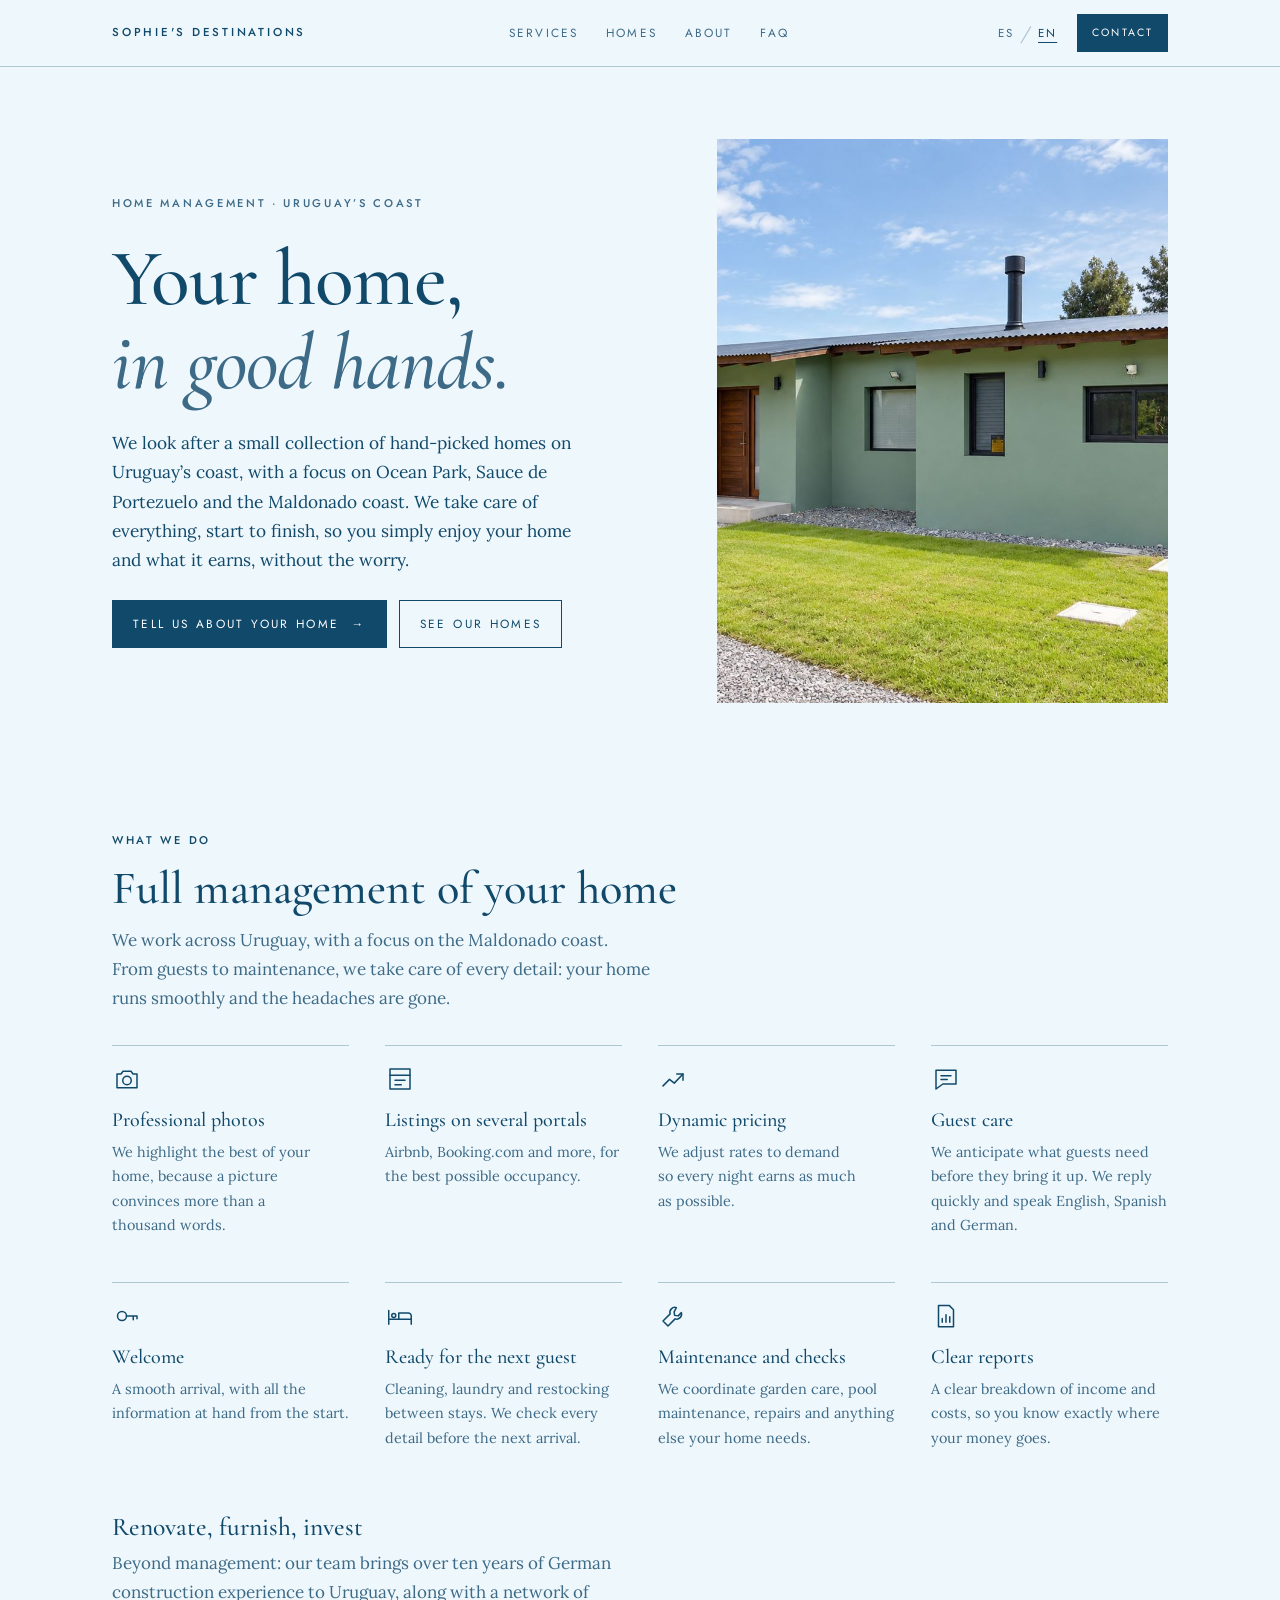
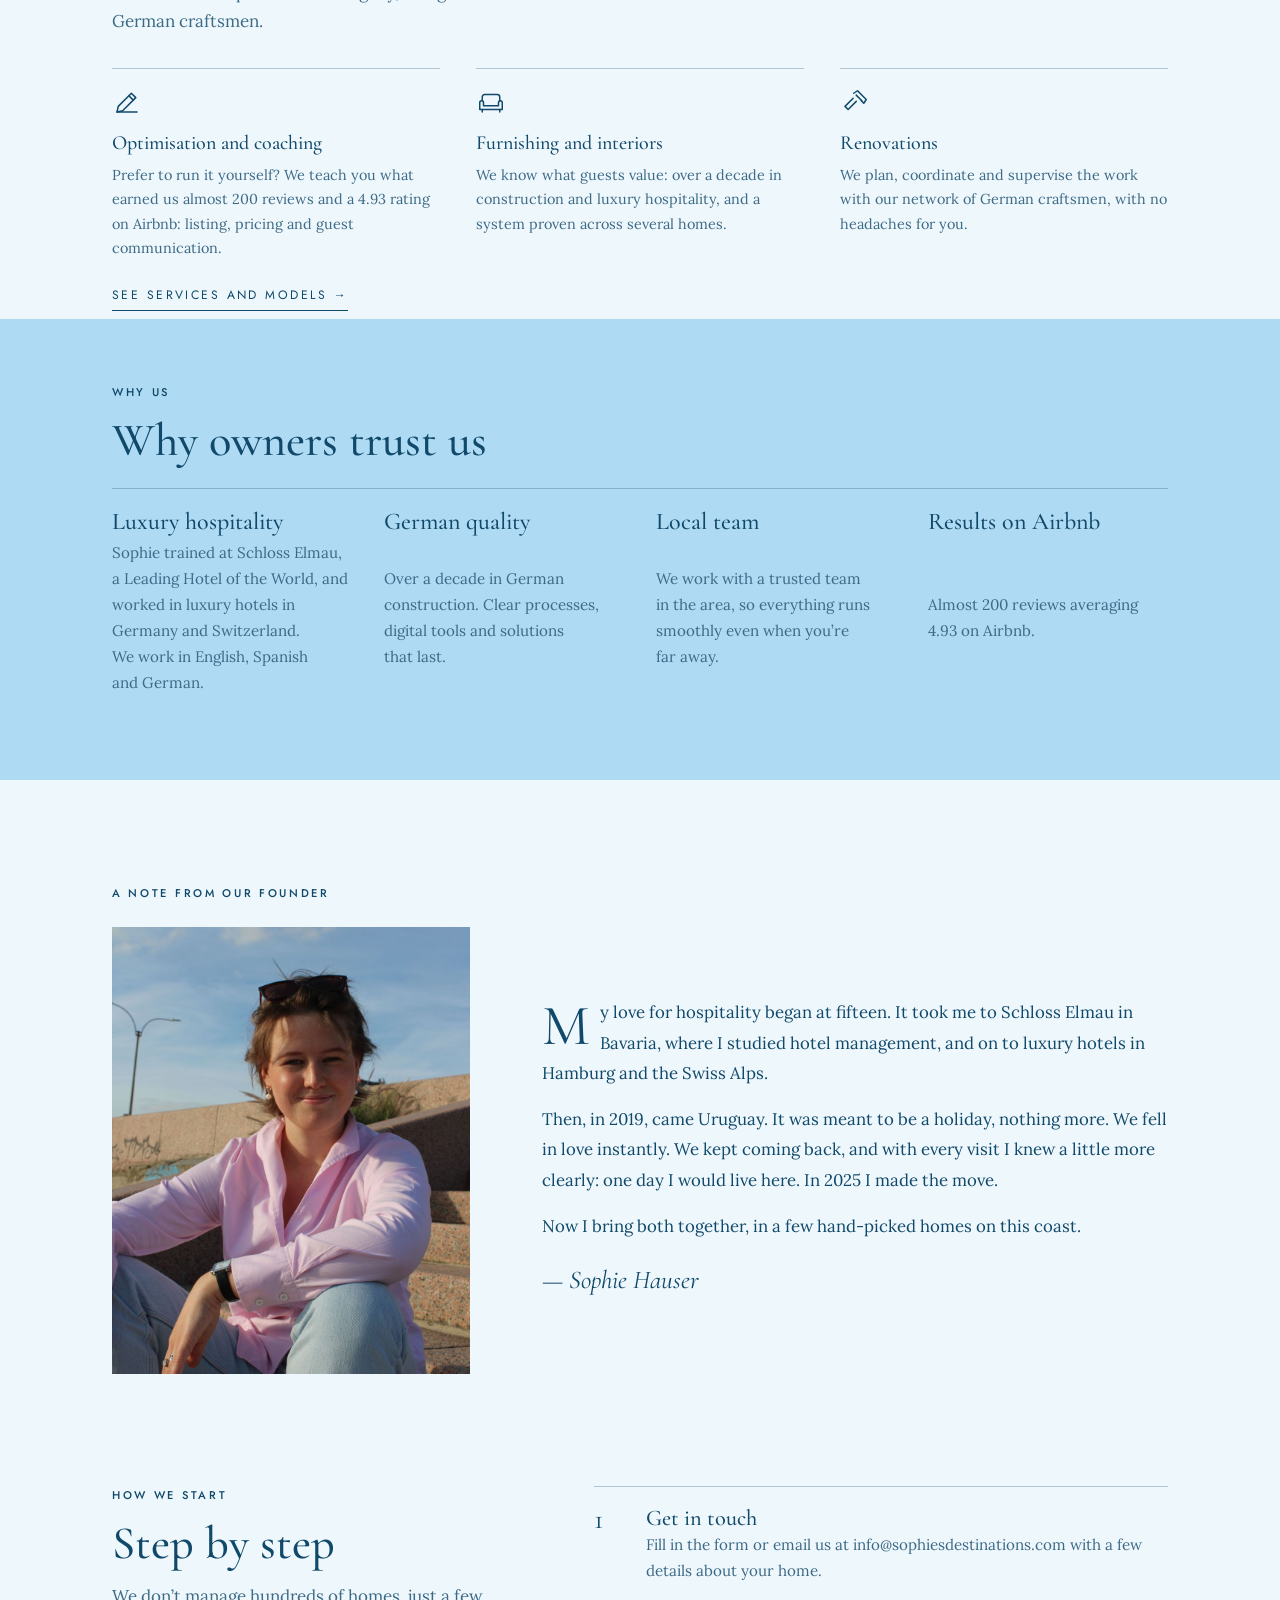
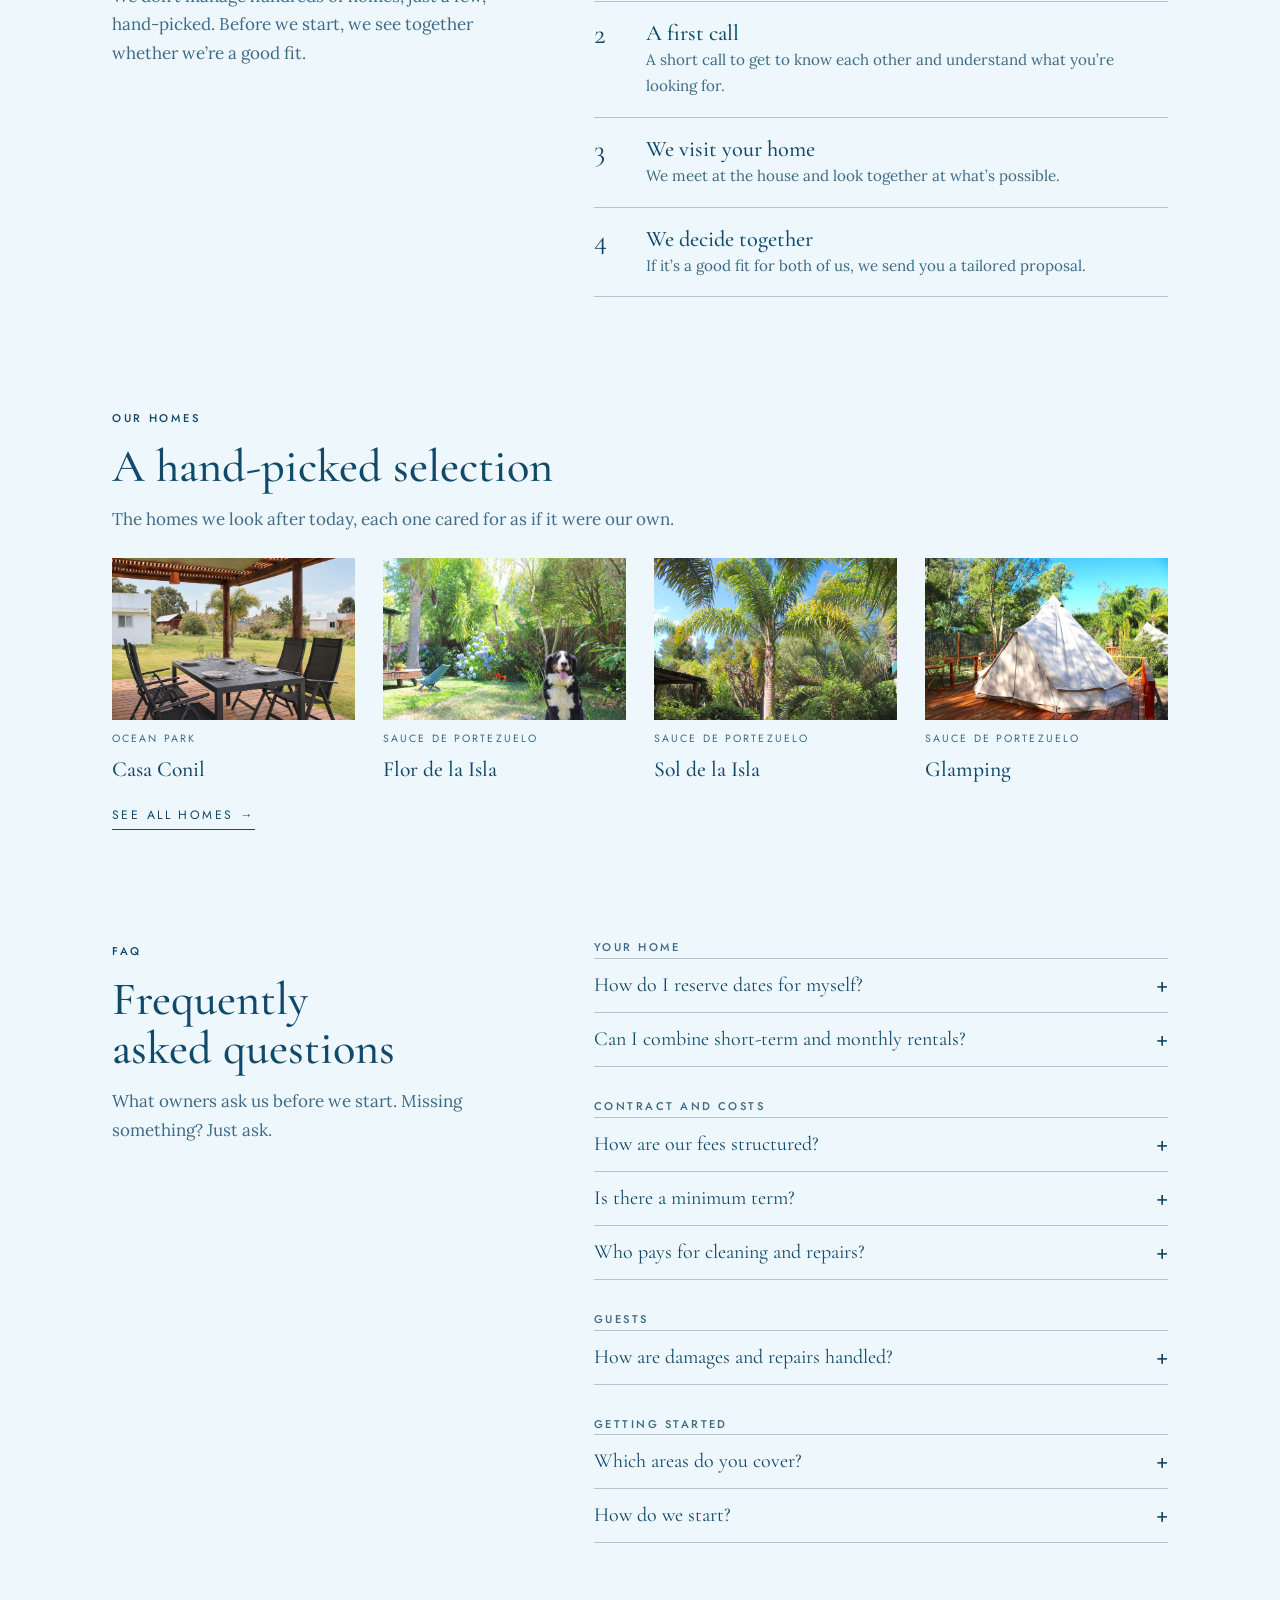
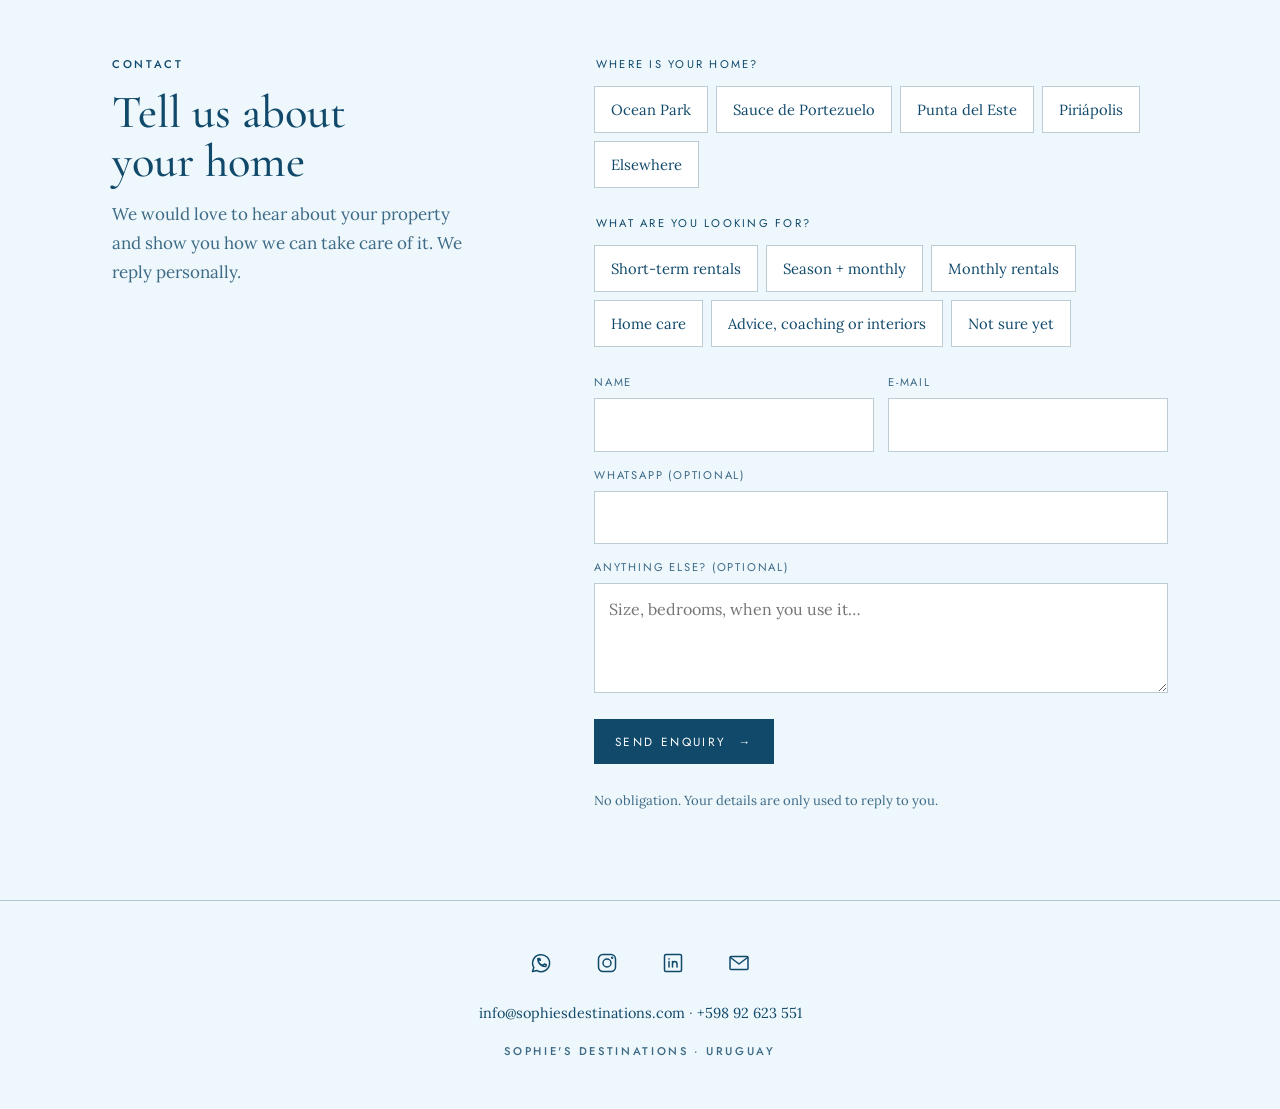
==== commit 80334db2: "Ablauf: Paso a paso mit vier Schritten Co-Authored-By: Claude Opus 5.5 <noreply@anthropic.com> Claud" ====
--- a/index.html
+++ b/index.html
@@ -95,13 +95,15 @@
 
   <section class="sec split">
     <div class="sec-head">
-      <span class="label"><span data-l="es">Cómo funciona</span><span data-l="en">How it works</span></span>
-      <h2><span data-l="es">Tres pasos</span><span data-l="en">Three steps</span></h2>
+      <span class="label"><span data-l="es">Cómo empezamos</span><span data-l="en">How we start</span></span>
+      <h2><span data-l="es">Paso a paso</span><span data-l="en">Step by step</span></h2>
+      <p><span data-l="es">No gestionamos cientos de casas, sino unas pocas, elegidas a mano. Antes de empezar, vemos juntos si encajamos.</span><span data-l="en">We don’t manage hundreds of homes, just a few, hand-picked. Before we start, we see together whether we’re a good fit.</span></p>
     </div>
     <ol class="steps">
-      <li><span class="n">1</span><div><b><span data-l="es">Contanos sobre tu casa</span><span data-l="en">Tell us about your home</span></b><p><span data-l="es">Completás el formulario en dos minutos.</span><span data-l="en">Fill in the form in two minutes.</span></p></div></li>
-      <li><span class="n">2</span><div><b><span data-l="es">Nos conocemos</span><span data-l="en">We meet</span></b><p><span data-l="es">Visitamos la casa, hablamos de tus ideas y te armamos una propuesta. Sin compromiso.</span><span data-l="en">We visit the house, talk about your plans and put together a proposal. No obligation.</span></p></div></li>
-      <li><span class="n">3</span><div><b><span data-l="es">Nos ocupamos</span><span data-l="en">We take over</span></b><p><span data-l="es">Preparamos la casa, el anuncio y los huéspedes. Vos recibís informes claros.</span><span data-l="en">We prepare the house, the listing and the guests. You receive clear reports.</span></p></div></li>
+      <li><span class="n">1</span><div><b><span data-l="es">Escribinos</span><span data-l="en">Get in touch</span></b><p><span data-l="es">Completá el formulario o escribinos a info@sophiesdestinations.com con algunos datos de tu casa.</span><span data-l="en">Fill in the form or email us at info@sophiesdestinations.com with a few details about your home.</span></p></div></li>
+      <li><span class="n">2</span><div><b><span data-l="es">Hablamos</span><span data-l="en">A first call</span></b><p><span data-l="es">Una llamada corta para conocernos y entender qué buscás.</span><span data-l="en">A short call to get to know each other and understand what you’re looking for.</span></p></div></li>
+      <li><span class="n">3</span><div><b><span data-l="es">Visitamos tu casa</span><span data-l="en">We visit your home</span></b><p><span data-l="es">Nos encontramos en la casa y vemos juntos qué es posible.</span><span data-l="en">We meet at the house and look together at what’s possible.</span></p></div></li>
+      <li><span class="n">4</span><div><b><span data-l="es">Decidimos juntos</span><span data-l="en">We decide together</span></b><p><span data-l="es">Si encajamos de los dos lados, te enviamos una propuesta a medida.</span><span data-l="en">If it’s a good fit for both of us, we send you a tailored proposal.</span></p></div></li>
     </ol>
   </section>
 
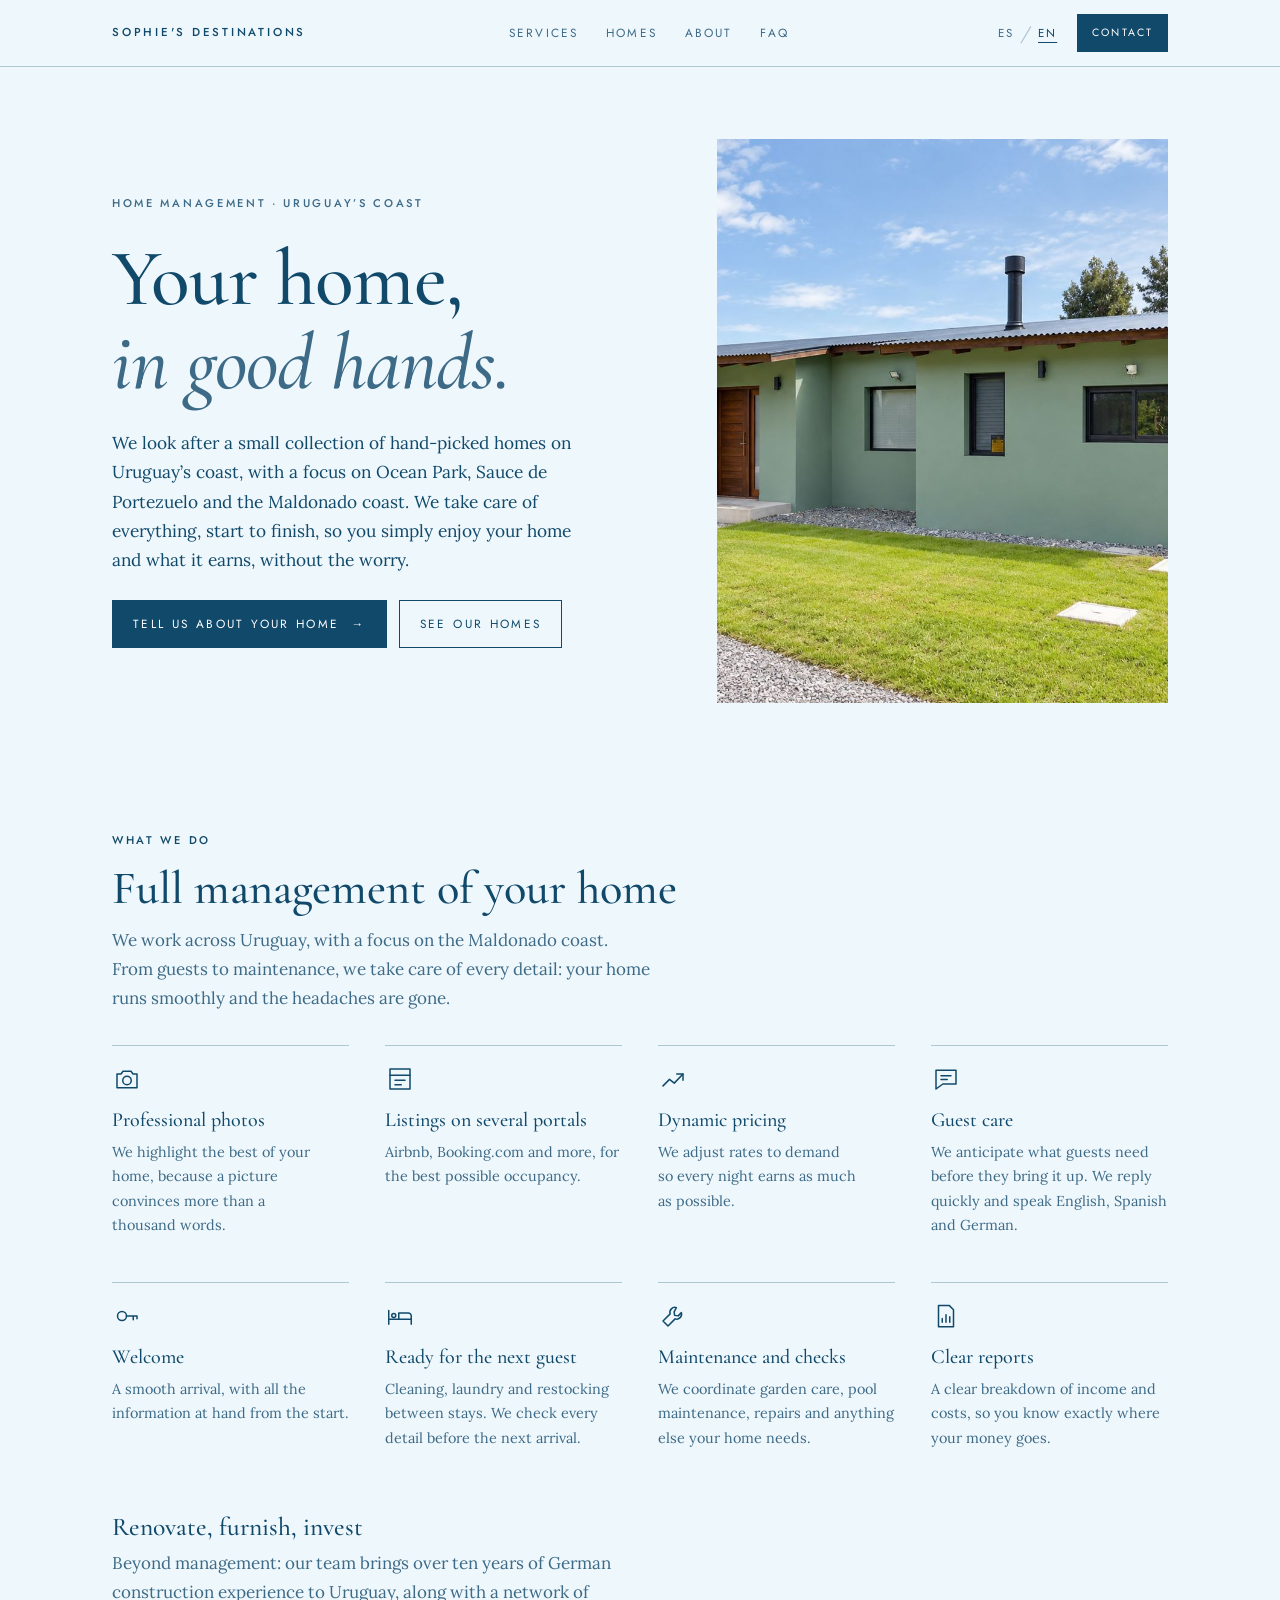
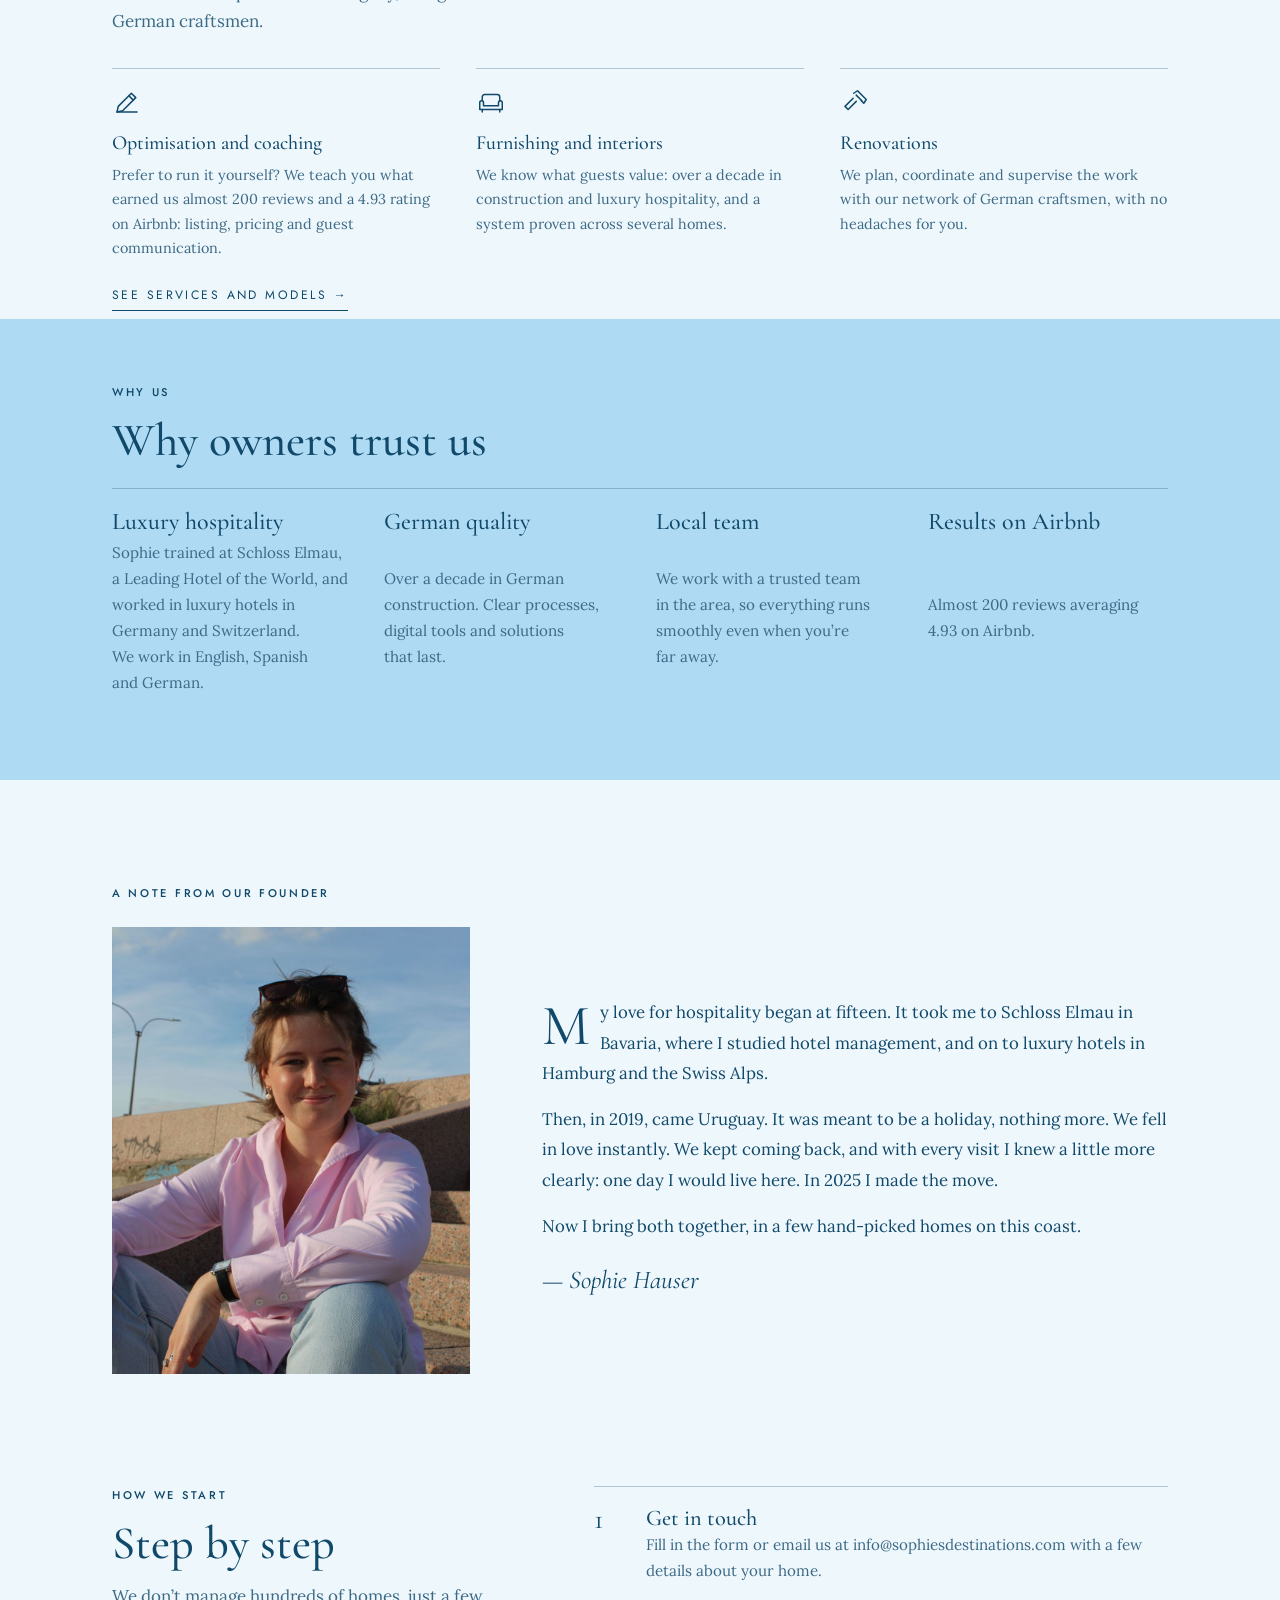
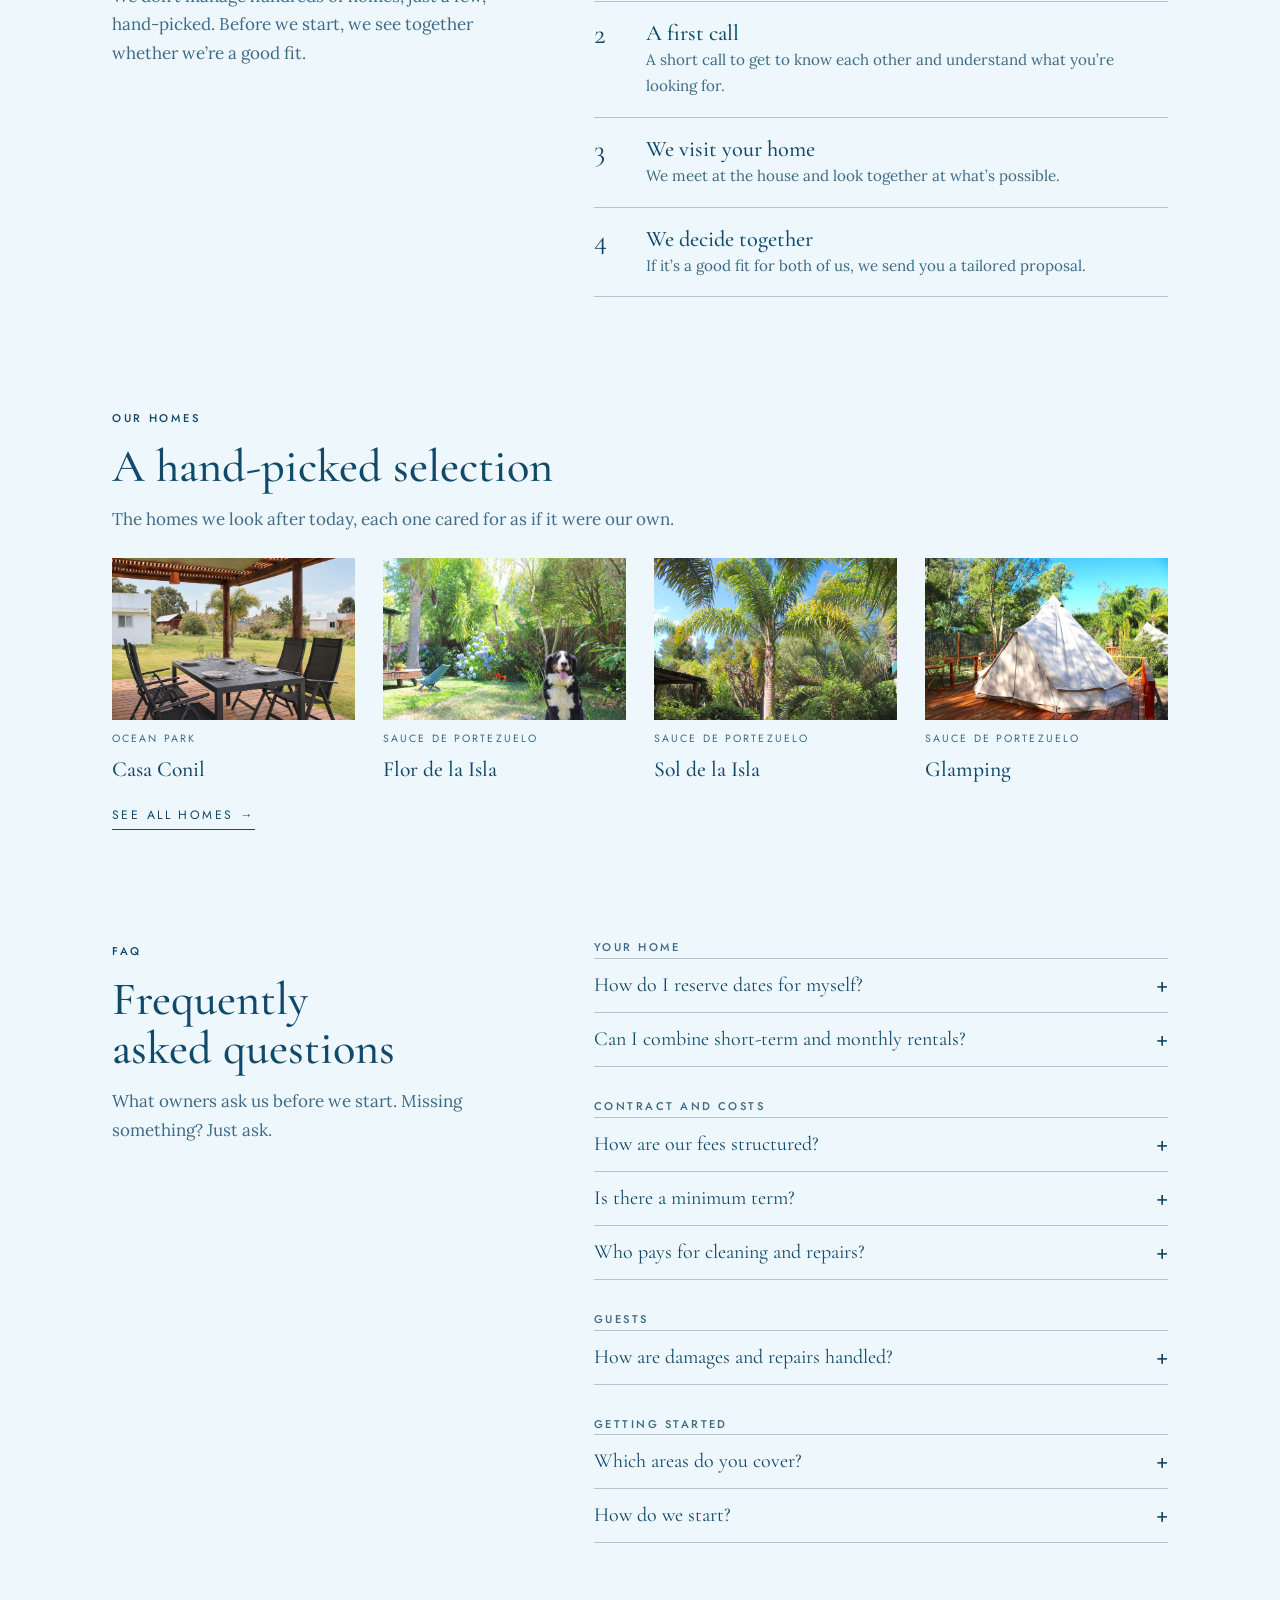
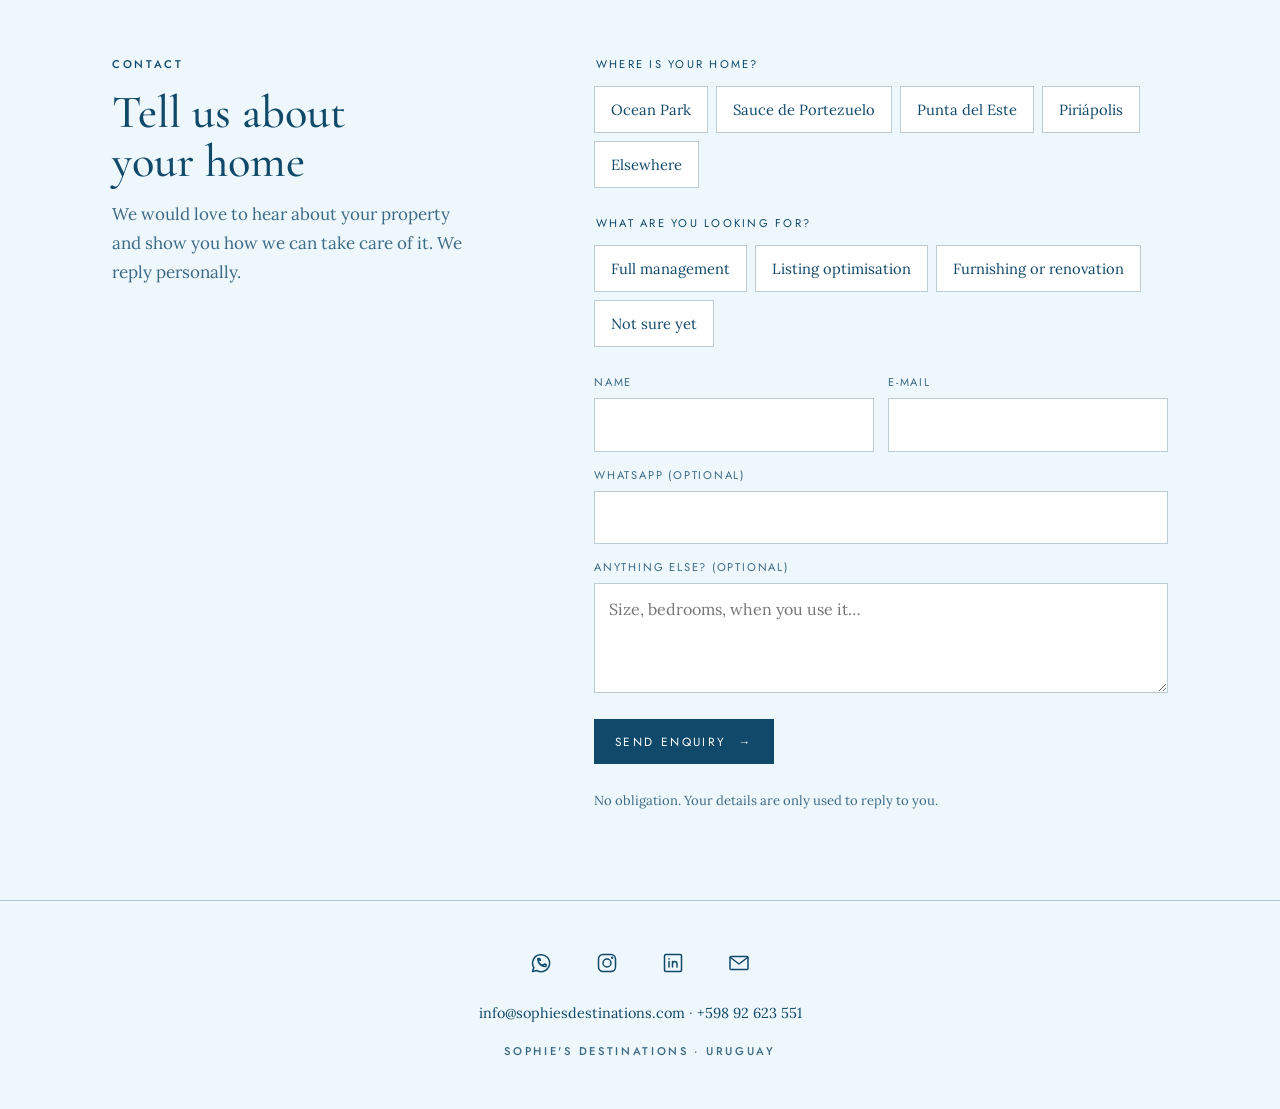
==== commit 8c4fe823: "Formular: vier Service-Optionen Co-Authored-By: Claude Opus 5.5 <noreply@anthropic.com> Claude-Sessi" ====
--- a/index.html
+++ b/index.html
@@ -157,11 +157,9 @@
       <fieldset>
         <legend><span data-l="es">¿Qué estás buscando?</span><span data-l="en">What are you looking for?</span></legend>
         <div class="chips">
-          <label class="chip"><input type="radio" name="servicio" value="Alquiler por temporada" required><span><span data-l="es">Alquiler por temporada</span><span data-l="en">Short-term rentals</span></span></label>
-          <label class="chip"><input type="radio" name="servicio" value="Temporada + mensual"><span><span data-l="es">Temporada + mensual</span><span data-l="en">Season + monthly</span></span></label>
-          <label class="chip"><input type="radio" name="servicio" value="Alquiler mensual"><span><span data-l="es">Alquiler mensual</span><span data-l="en">Monthly rentals</span></span></label>
-          <label class="chip"><input type="radio" name="servicio" value="Cuidado de la casa"><span><span data-l="es">Cuidado de la casa</span><span data-l="en">Home care</span></span></label>
-          <label class="chip"><input type="radio" name="servicio" value="Servicio individual"><span><span data-l="es">Asesoría, coaching o interiorismo</span><span data-l="en">Advice, coaching or interiors</span></span></label>
+          <label class="chip"><input type="radio" name="servicio" value="Gestión integral" required><span><span data-l="es">Gestión integral</span><span data-l="en">Full management</span></span></label>
+          <label class="chip"><input type="radio" name="servicio" value="Optimización del anuncio"><span><span data-l="es">Optimización del anuncio</span><span data-l="en">Listing optimisation</span></span></label>
+          <label class="chip"><input type="radio" name="servicio" value="Equipamiento o renovación"><span><span data-l="es">Equipamiento o renovación</span><span data-l="en">Furnishing or renovation</span></span></label>
           <label class="chip"><input type="radio" name="servicio" value="Todavía no sé"><span><span data-l="es">Todavía no sé</span><span data-l="en">Not sure yet</span></span></label>
         </div>
       </fieldset>
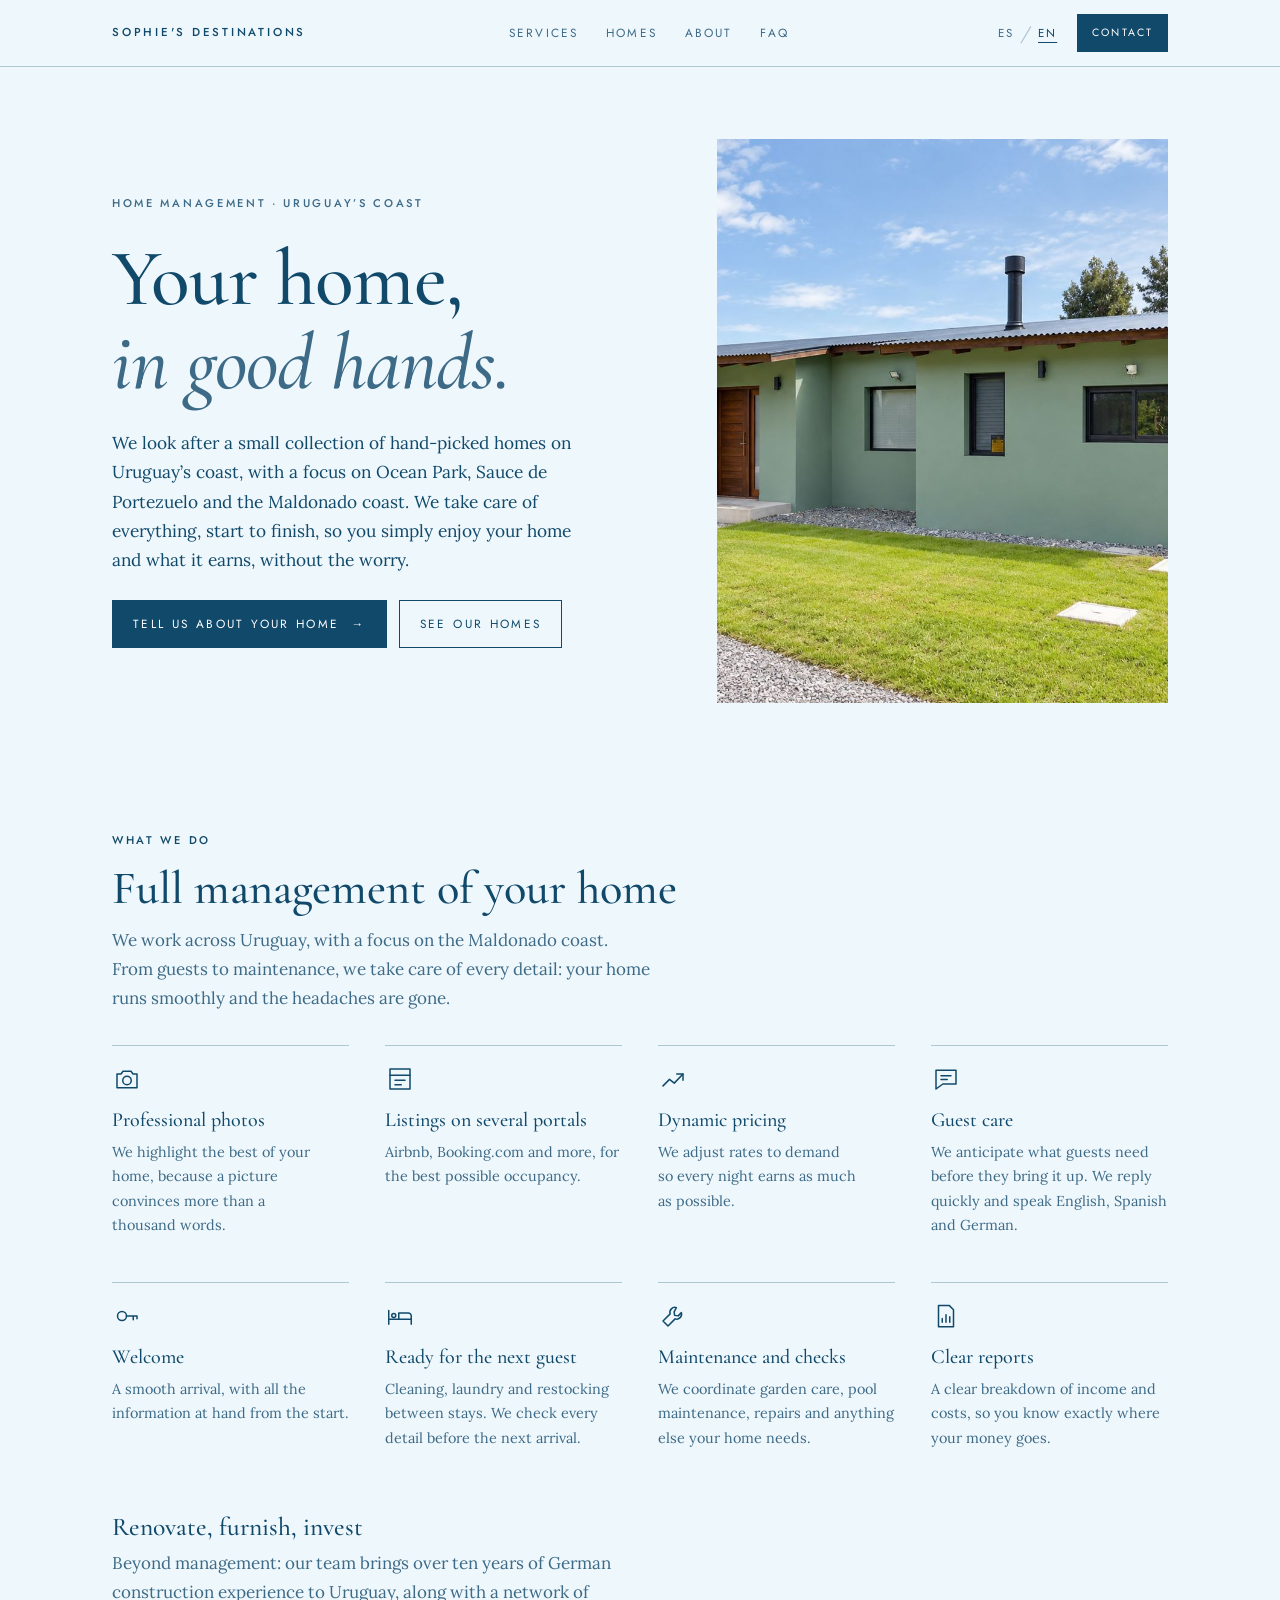
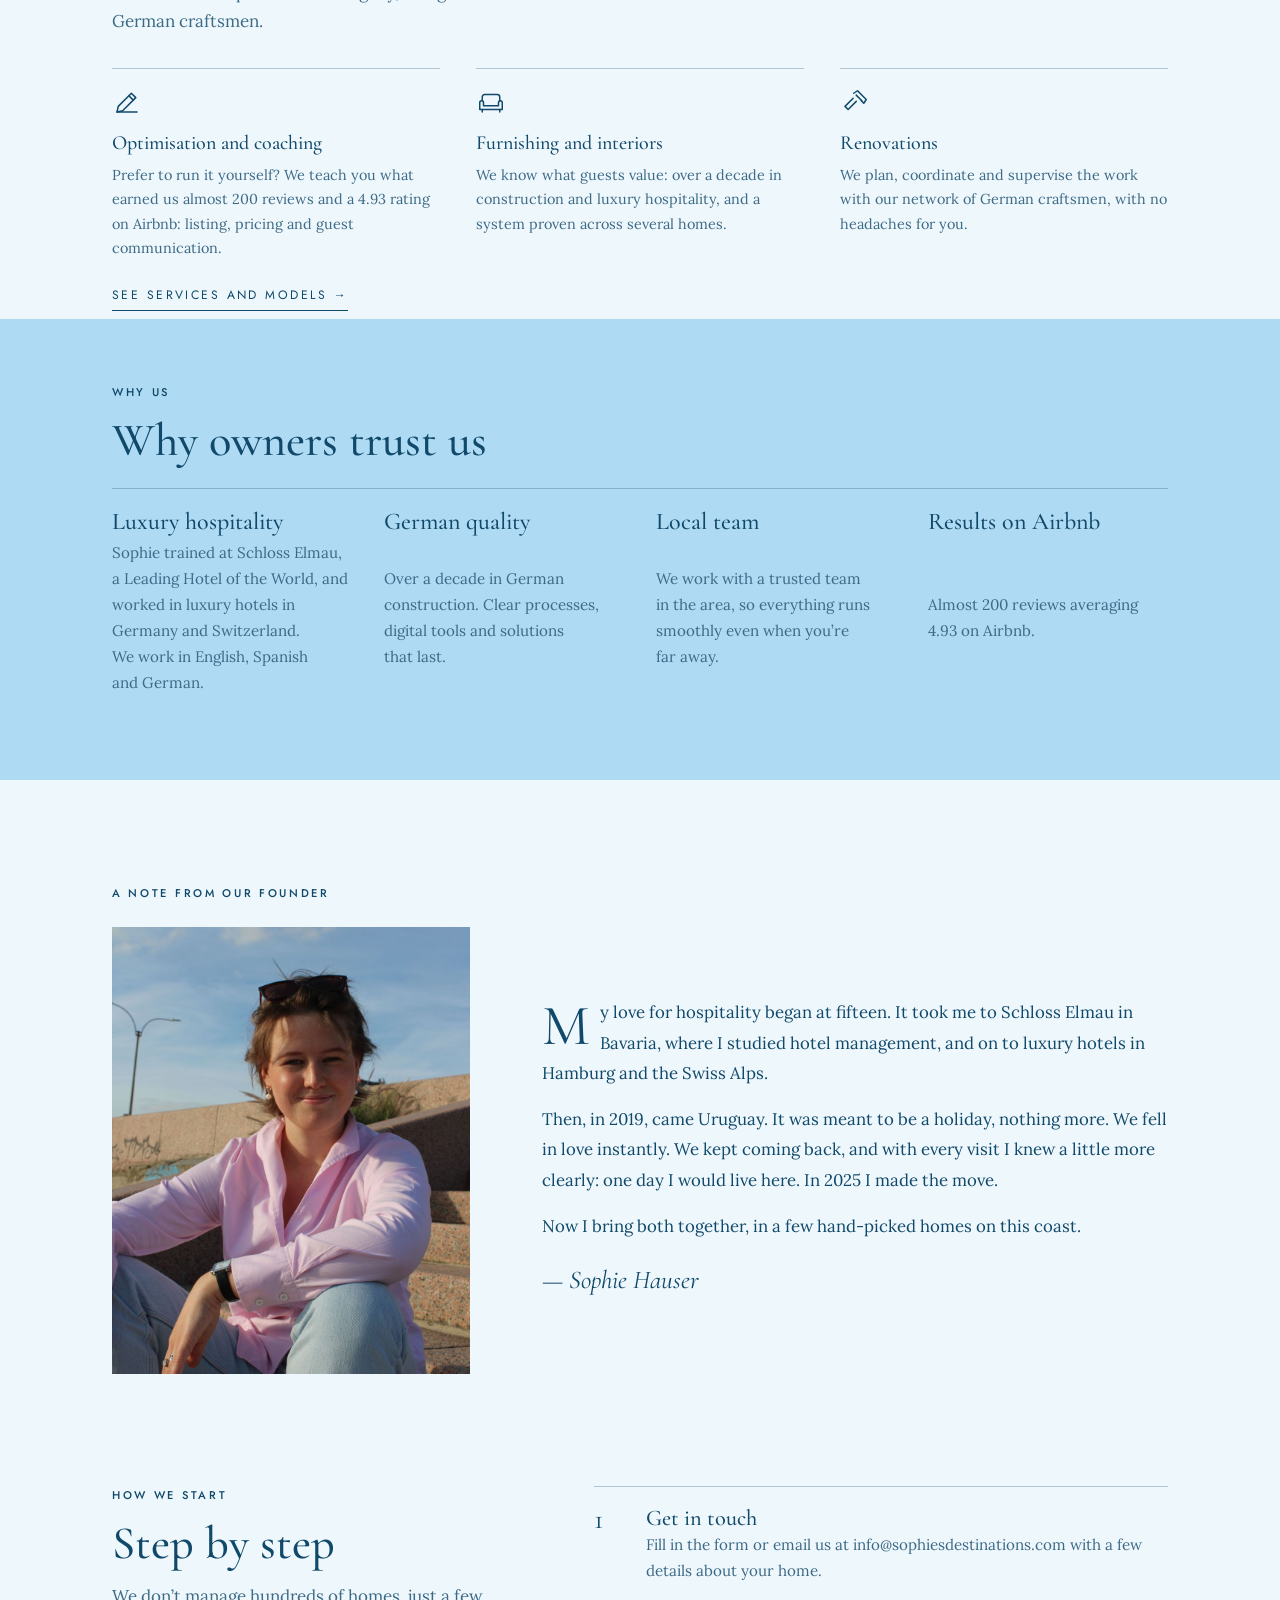
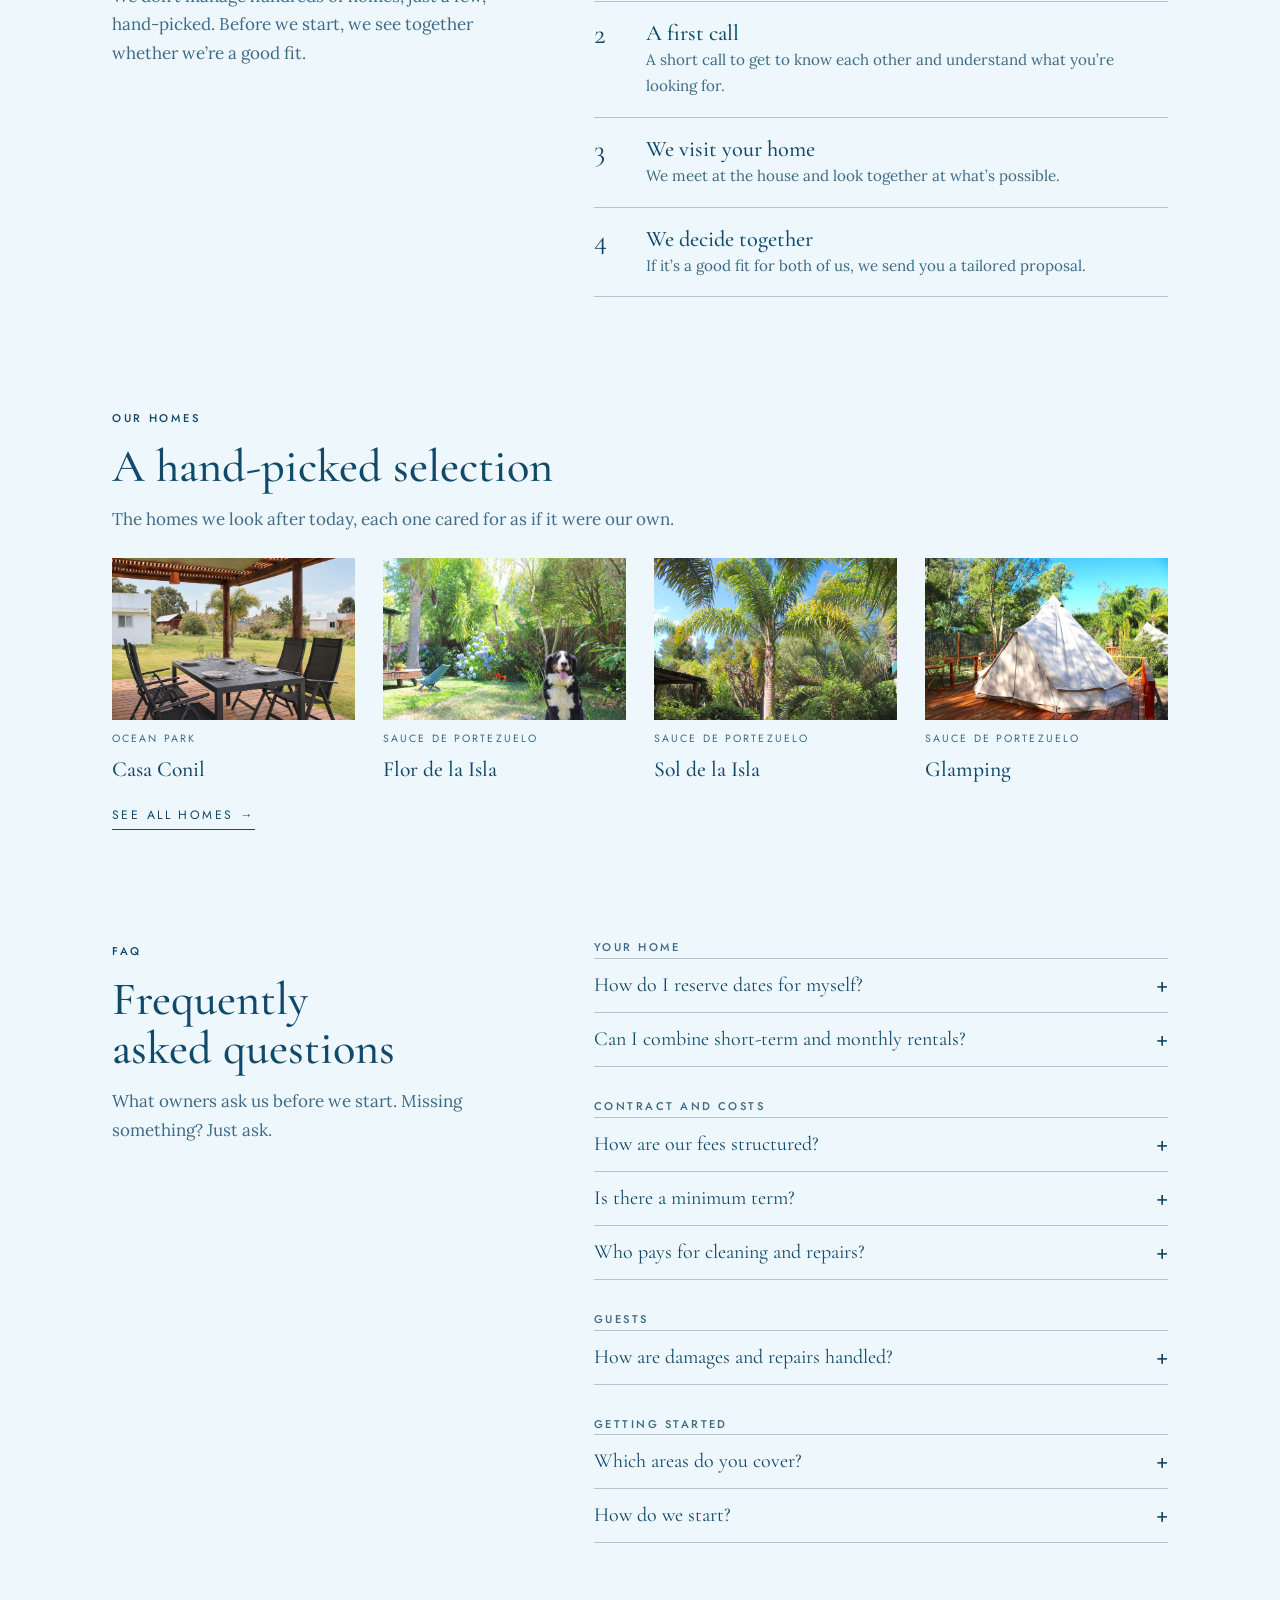
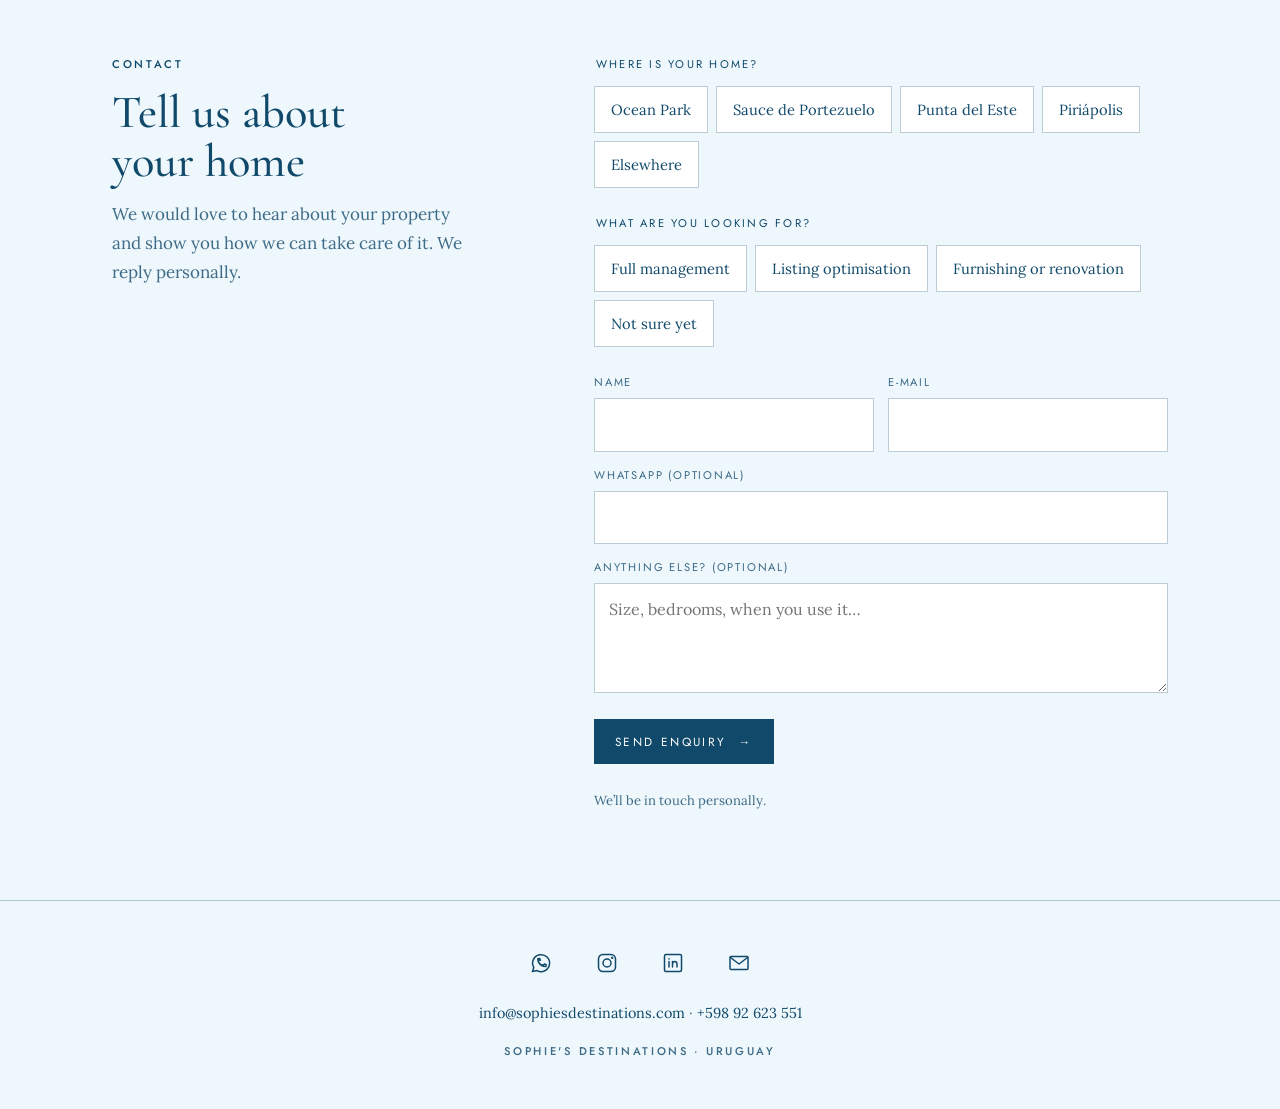
==== commit cf2d147f: "Formular Hinweistext Co-Authored-By: Claude Opus 5.5 <noreply@anthropic.com> Claude-Session: https:/" ====
--- a/index.html
+++ b/index.html
@@ -170,7 +170,7 @@
         <label class="field wide"><span data-l="es">Contanos un poco más (opcional)</span><span data-l="en">Anything else? (optional)</span><textarea name="mensaje" data-ph-es="Tamaño, dormitorios, cuándo la usás…" data-ph-en="Size, bedrooms, when you use it…"></textarea></label>
       </div>
       <div class="ctas"><button class="btn" type="submit"><span data-l="es">Enviar consulta</span><span data-l="en">Send enquiry</span> <span aria-hidden="true">→</span></button></div>
-      <p class="fine"><span data-l="es">Sin compromiso. Tus datos solo se usan para responderte.</span><span data-l="en">No obligation. Your details are only used to reply to you.</span></p>
+      <p class="fine"><span data-l="es">Te vamos a contactar personalmente.</span><span data-l="en">We’ll be in touch personally.</span></p>
     </form>
   </section>
 </div>
